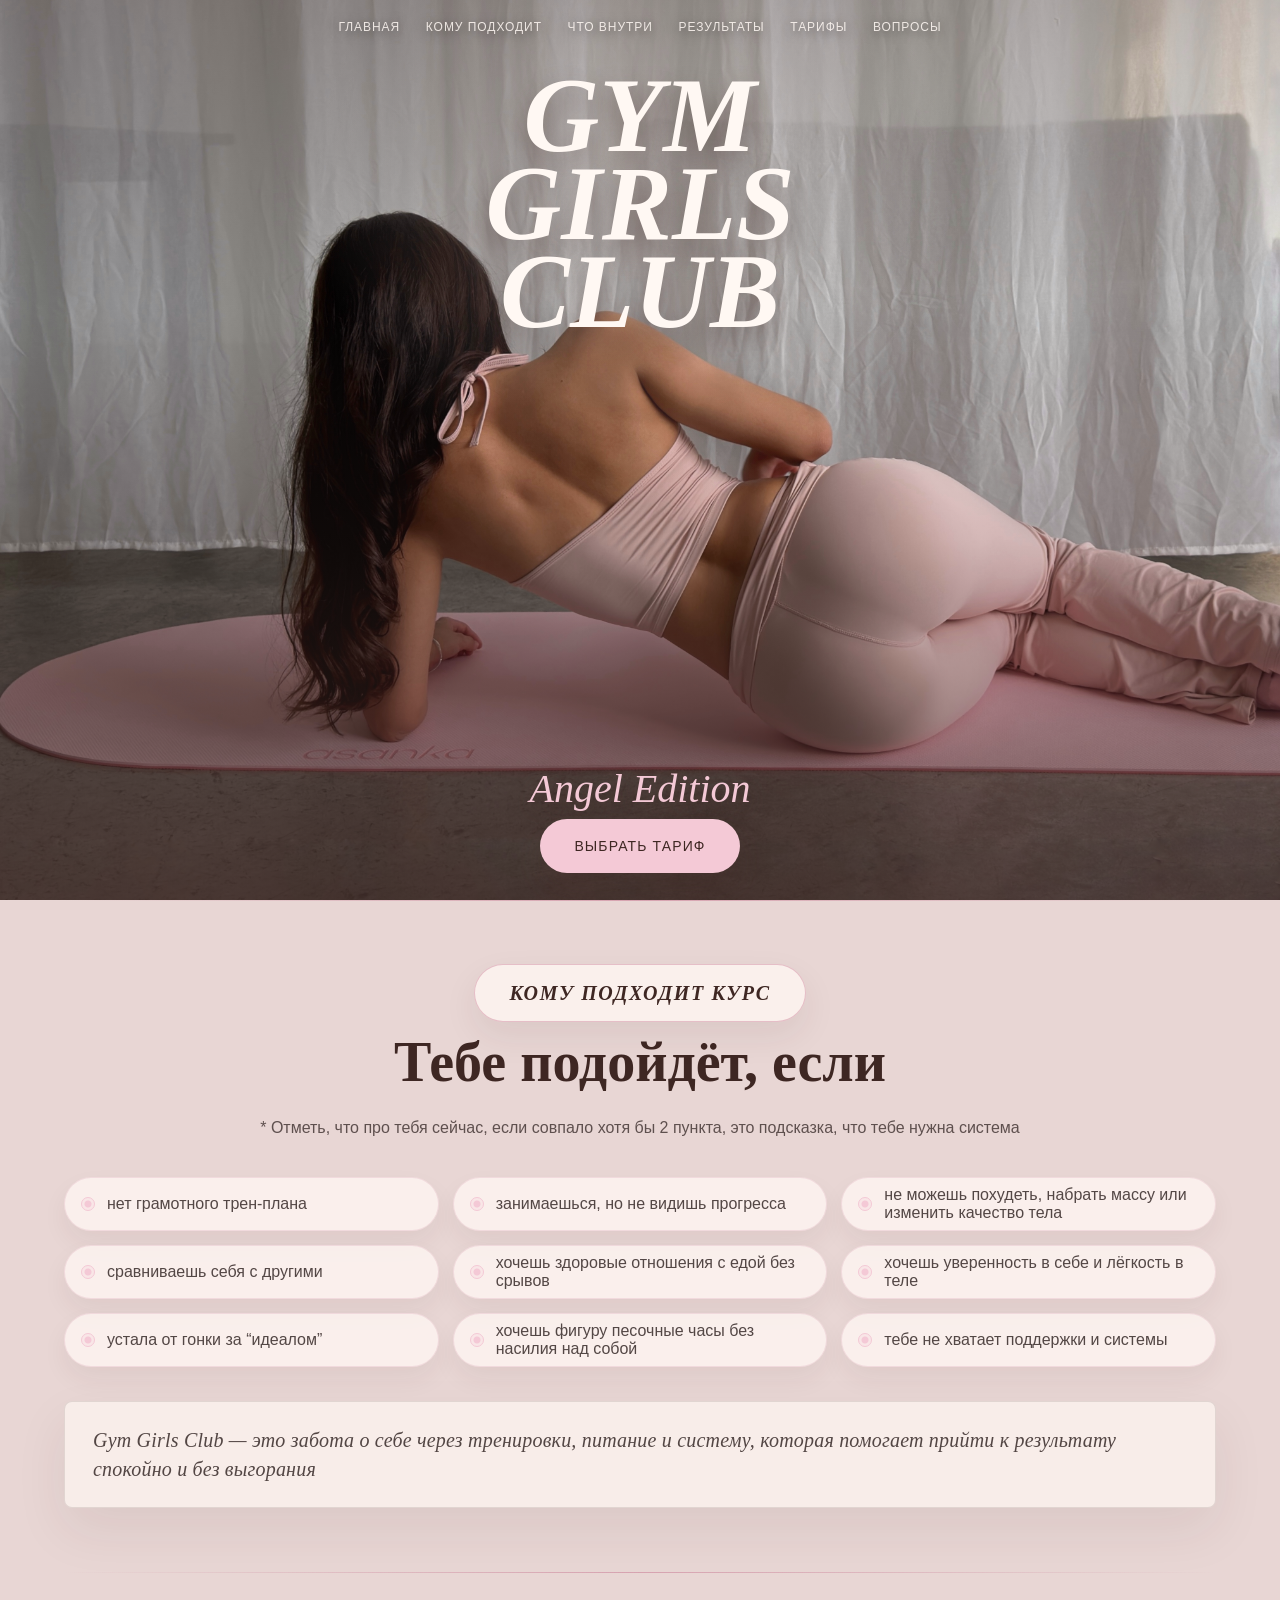
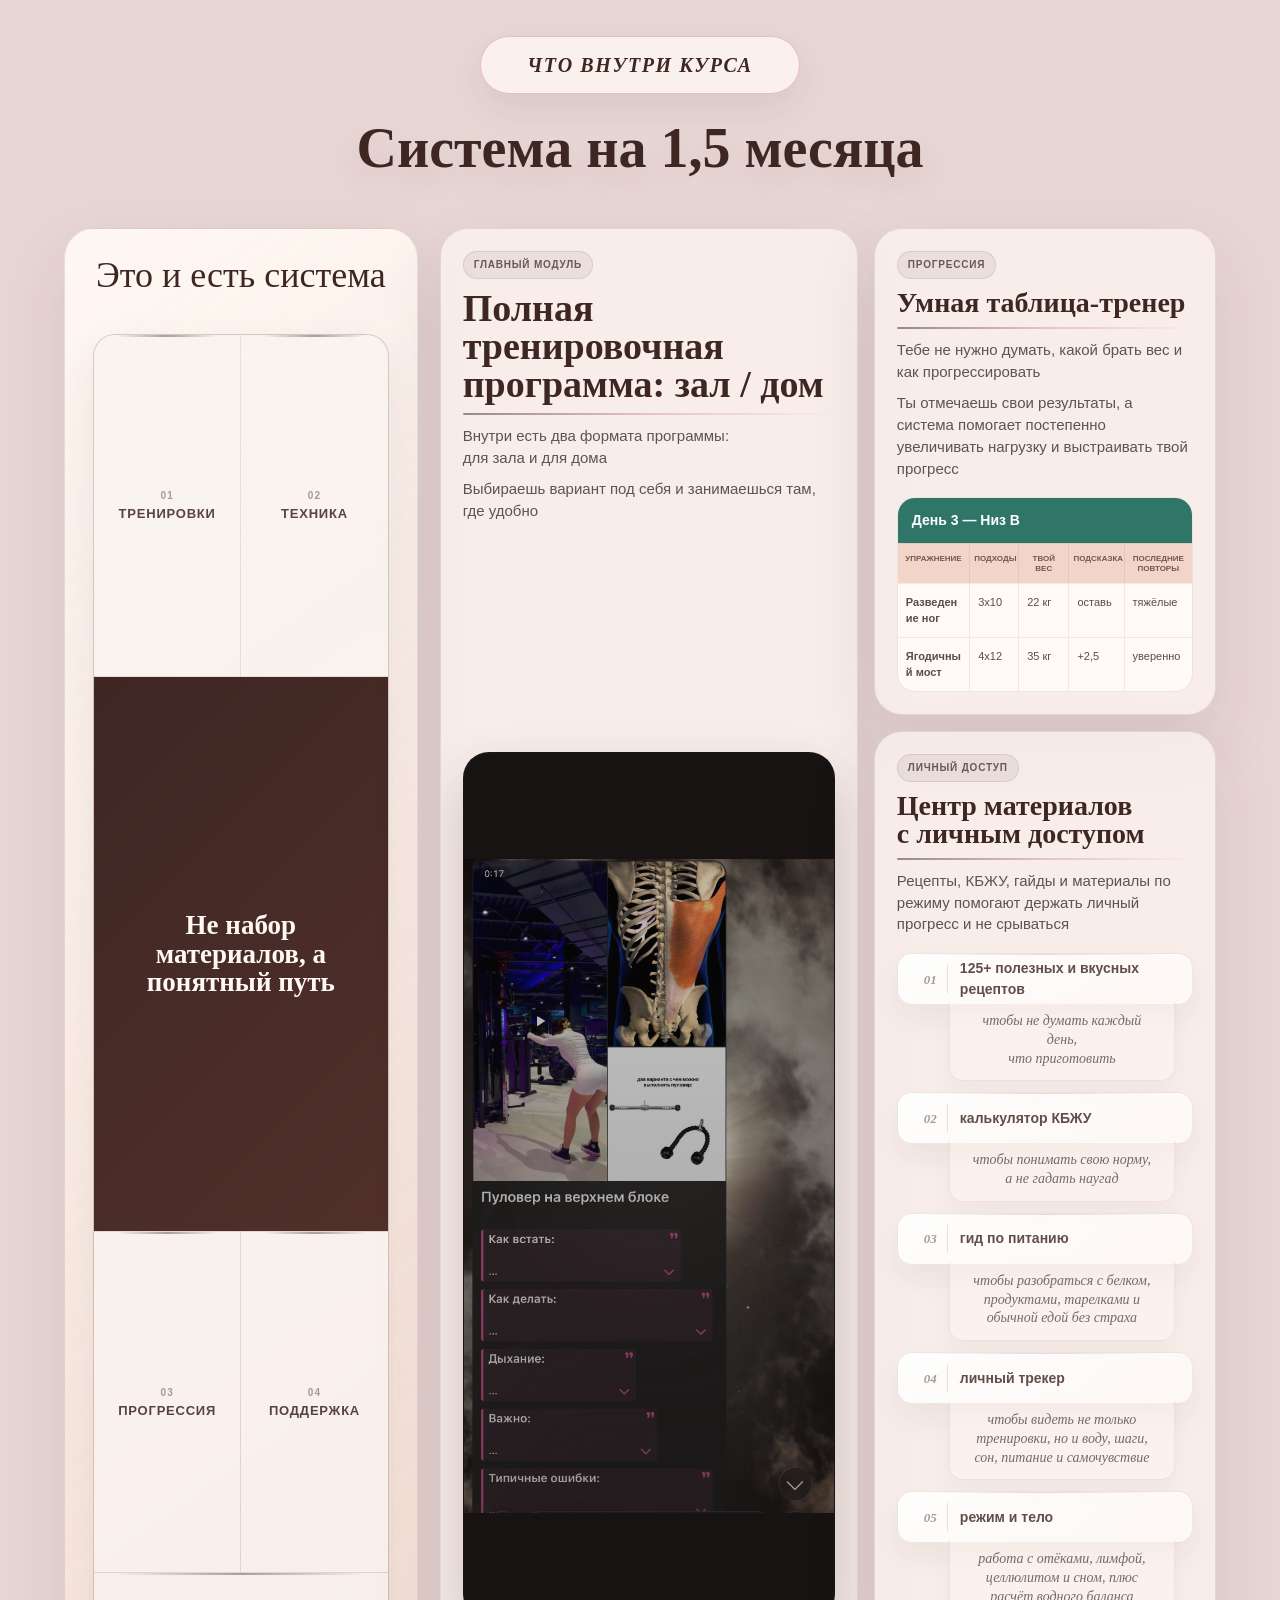
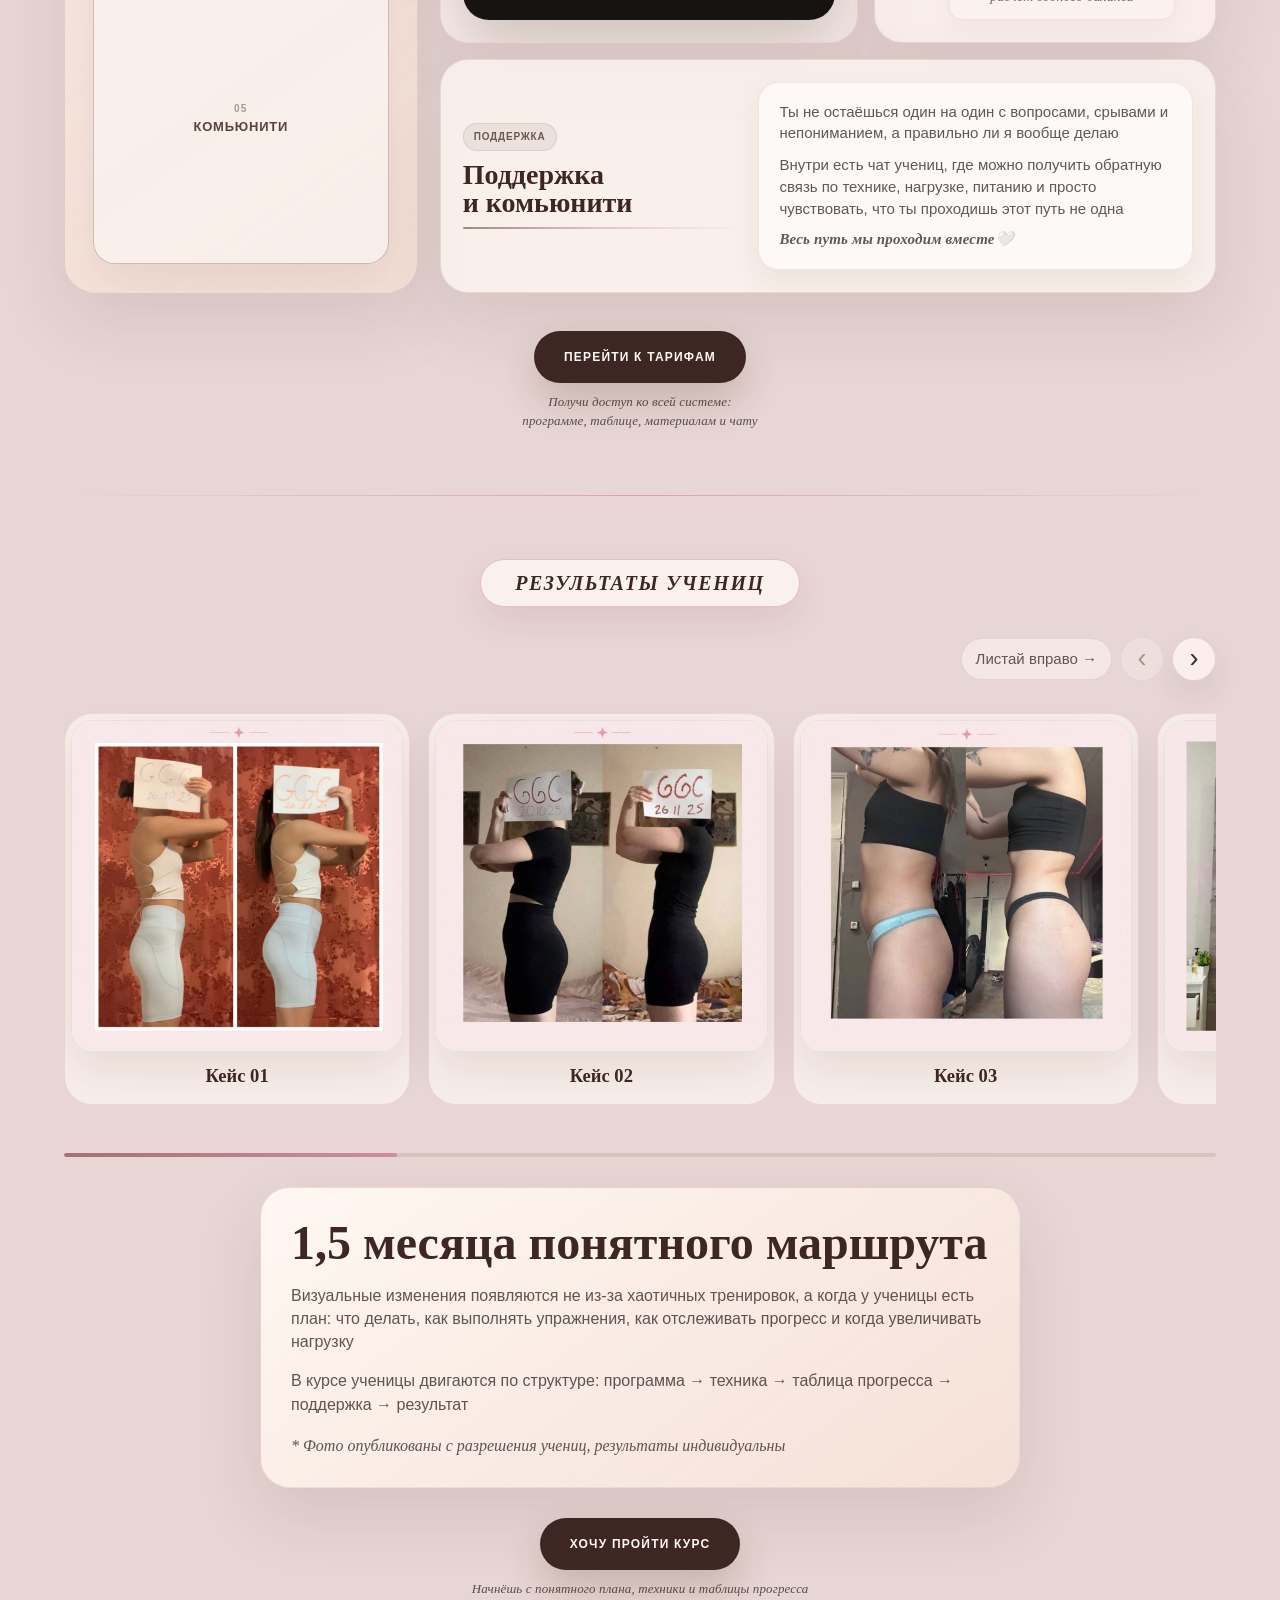
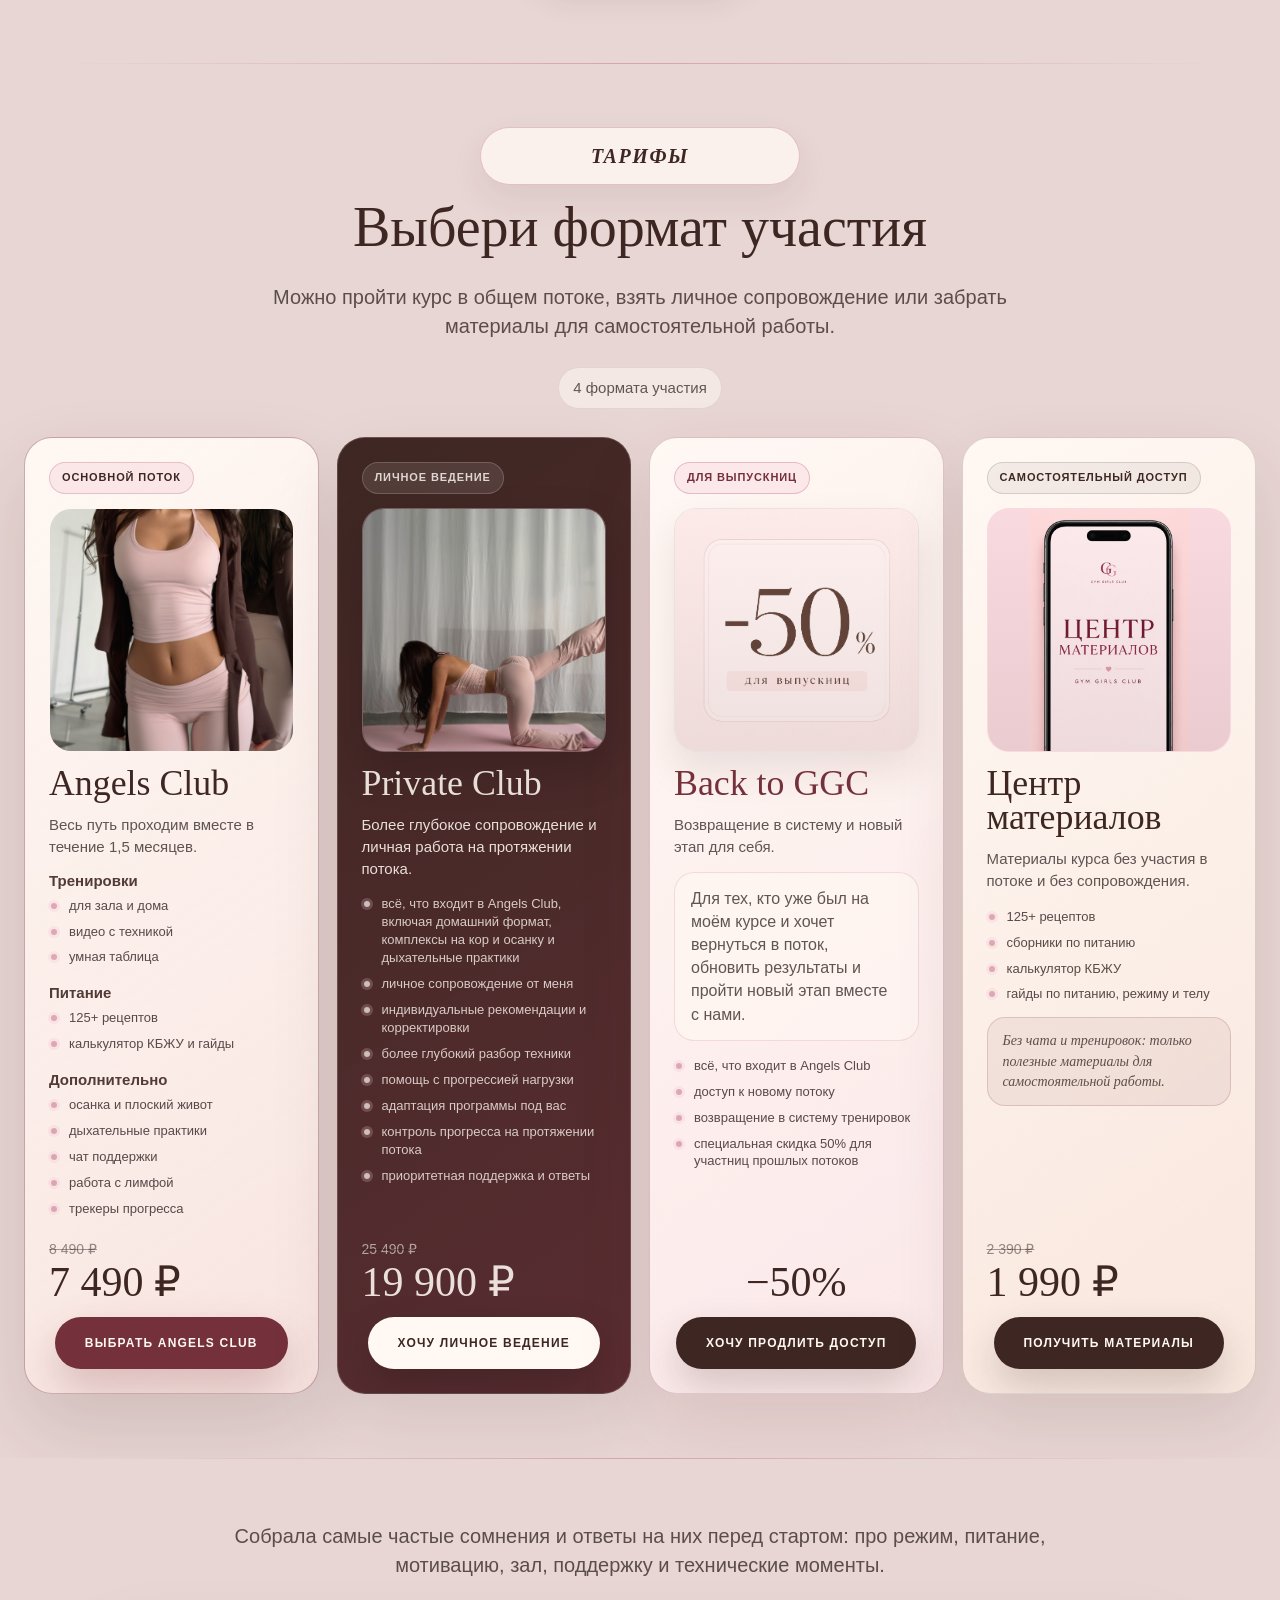
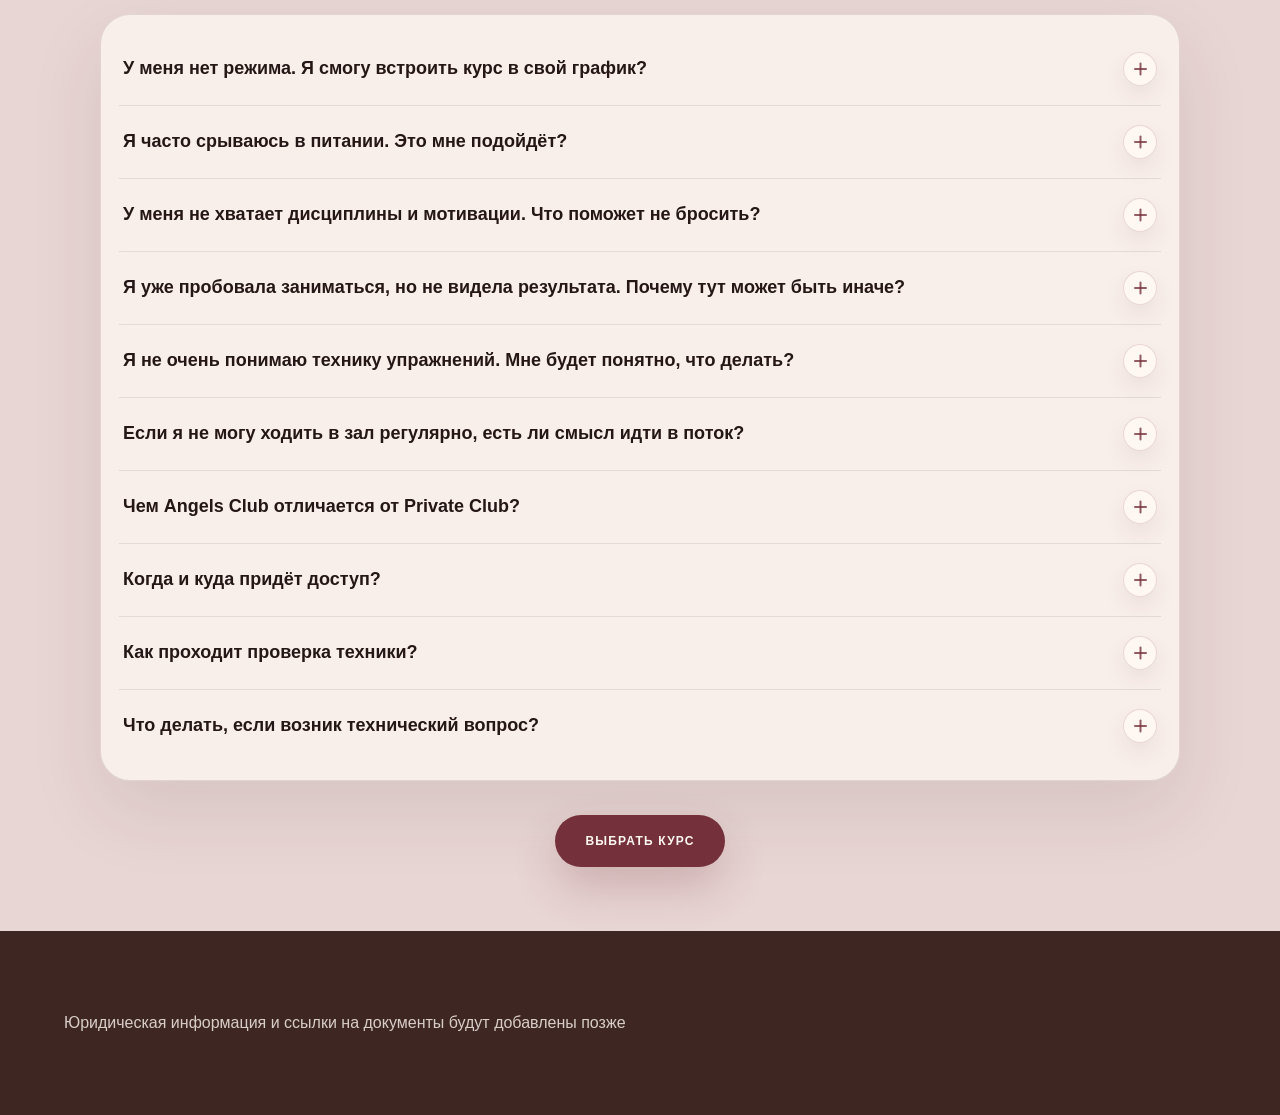
==== index.html @ 24db48a1 "lower materials note block" ====
<!doctype html>
<html lang="ru">
<head>
  <meta charset="UTF-8">
  <meta name="viewport" content="width=device-width, initial-scale=1.0">
  <meta name="description" content="Статический лендинг фитнес-курса с будущей оплатой через GetCourse.">
  <title>Фитнес-курс — лендинг</title>
  <link rel="stylesheet" href="assets/css/style.css?v=materials-note-lower-1">
</head>
<body>
  <header>
    <nav aria-label="Основная навигация">
      <a href="#hero">Главная</a>
      <a href="#audience">Кому подходит</a>
      <a href="#program">Что внутри</a>
      <a href="#before-after">Результаты</a>
      <a href="#tariffs">Тарифы</a>
      <a href="#faq">Вопросы</a>
    </nav>
  </header>

  <main>
    <section id="hero" class="hero" aria-labelledby="hero-title">
      <img
        class="hero__photo"
        src="assets/img/photos/web/mat-side-lying-wide-floor.jpg"
        alt="Девушка лежит на боку на розовом коврике в светлой студии"
      >
      <div class="hero__veil" aria-hidden="true"></div>

      <div class="hero__brand">
        <h1 id="hero-title">
          <span>Gym</span>
          <span>Girls</span>
          <span>Club</span>
        </h1>
      </div>

      <div class="hero__bottom">
        <p class="hero__edition">Angel Edition</p>
        <a class="hero__button" href="#tariffs-list">Выбрать тариф</a>
      </div>
    </section>

    <section id="audience" class="audience" aria-labelledby="audience-title">
      <div class="audience__inner">
        <div class="audience__heading">
          <p class="audience__eyebrow">Кому подходит курс</p>
          <h2 id="audience-title">Тебе подойдёт, если</h2>
          <p class="audience__lead">* Отметь, что про тебя сейчас, если совпало хотя бы 2 пункта, это подсказка, что тебе нужна система</p>
        </div>

        <div class="audience__chips" aria-label="Мини-диагностика">
          <button class="audience__chip" type="button" aria-pressed="false">нет грамотного трен-плана</button>
          <button class="audience__chip" type="button" aria-pressed="false">занимаешься, но не видишь прогресса</button>
          <button class="audience__chip" type="button" aria-pressed="false">не можешь похудеть, набрать массу или изменить качество тела</button>
          <button class="audience__chip" type="button" aria-pressed="false">сравниваешь себя с другими</button>
          <button class="audience__chip" type="button" aria-pressed="false">хочешь здоровые отношения с едой без срывов</button>
          <button class="audience__chip" type="button" aria-pressed="false">хочешь уверенность в себе и лёгкость в теле</button>
          <button class="audience__chip" type="button" aria-pressed="false">устала от гонки за “идеалом”</button>
          <button class="audience__chip" type="button" aria-pressed="false">хочешь фигуру песочные часы без насилия над собой</button>
          <button class="audience__chip" type="button" aria-pressed="false">тебе не хватает поддержки и системы</button>
        </div>

        <div class="audience__note">
          <p class="audience__note-text">Gym Girls Club — это забота о себе через тренировки, питание и систему, которая помогает прийти к результату спокойно и без&nbsp;выгорания</p>
          <a class="audience__note-link" href="#tariffs-list" hidden>Посмотреть тарифы</a>
        </div>
      </div>
    </section>

    <section id="program" class="program" aria-labelledby="program-title">
      <div class="program__inner">
        <div class="program__heading reveal-up">
          <p class="program__eyebrow">ЧТО ВНУТРИ КУРСА</p>
          <h2 id="program-title">Система на 1,5 месяца</h2>
        </div>

        <div class="program__body">
          <aside class="program__roadmap reveal-up" aria-label="Итоговая система курса">
            <div class="program__roadmap-head">
              <h3>Это и есть система</h3>
            </div>
            <div class="program__system-map" aria-label="Связанные элементы системы курса">
              <strong class="program__system-core">Не набор материалов, а понятный путь</strong>
              <span class="program__system-node program__system-node--training">
                <span class="program__system-index">01</span>
                <span class="program__system-title">Тренировки</span>
              </span>
              <span class="program__system-node program__system-node--tech">
                <span class="program__system-index">02</span>
                <span class="program__system-title">Техника</span>
              </span>
              <span class="program__system-node program__system-node--progress">
                <span class="program__system-index">03</span>
                <span class="program__system-title">Прогрессия</span>
              </span>
              <span class="program__system-node program__system-node--support">
                <span class="program__system-index">04</span>
                <span class="program__system-title">Поддержка</span>
              </span>
              <span class="program__system-node program__system-node--community">
                <span class="program__system-index">05</span>
                <span class="program__system-title">Комьюнити</span>
              </span>
            </div>
          </aside>

          <div class="program__bento" aria-label="Состав курса">
            <article class="program__panel program__panel--training reveal-up">
              <div class="program__panel-copy">
                <span class="program__label">Главный модуль</span>
                <h3 class="program__accent-title">Полная тренировочная программа: зал / дом</h3>
                <p>Внутри есть два формата программы:<br>для зала и для дома</p>
                <p>Выбираешь вариант под себя и занимаешься там, где удобно</p>
              </div>
              <div class="program__video-card">
                <img src="assets/img/program/exercise-breakdown.jpg" alt="Скрин разбора упражнения внутри курса" loading="lazy">
              </div>
            </article>

            <article class="program__panel program__panel--table reveal-up">
              <div class="program__panel-copy">
                <span class="program__label">Прогрессия</span>
                <h3 class="program__accent-title">Умная таблица-тренер</h3>
                <p>Тебе не нужно думать, какой брать вес и как прогрессировать</p>
                <p>Ты отмечаешь свои результаты, а система помогает постепенно увеличивать нагрузку и выстраивать твой прогресс</p>
              </div>
              <div class="program__sheet" aria-hidden="true">
                <div class="program__sheet-day">День 3 — Низ B</div>
                <div class="program__sheet-row program__sheet-row--head">
                  <span>Упражнение</span>
                  <span>Подходы</span>
                  <span>Твой вес</span>
                  <span>Подсказка</span>
                  <span>последние повторы</span>
                </div>
                <div class="program__sheet-row">
                  <strong>Разведение ног</strong>
                  <span>3x10</span>
                  <span>22 кг</span>
                  <span>оставь</span>
                  <span>тяжёлые</span>
                </div>
                <div class="program__sheet-row">
                  <strong>Ягодичный мост</strong>
                  <span>4x12</span>
                  <span>35 кг</span>
                  <span>+2,5</span>
                  <span>уверенно</span>
                </div>
              </div>
            </article>

            <article class="program__panel program__panel--materials reveal-up">
              <div class="program__panel-copy">
                <span class="program__label">Личный доступ</span>
                <h3 class="program__accent-title">Центр материалов<br>с личным доступом</h3>
                <p>Рецепты, КБЖУ, гайды и материалы по режиму помогают держать личный прогресс и не срываться</p>
              </div>
              <div class="program__material-stack" aria-label="Материалы курса">
                <div class="program__material-item">
                  <div class="program__material-main">125+ полезных и вкусных рецептов</div>
                  <p>чтобы не думать каждый день,<br>что приготовить</p>
                </div>
                <div class="program__material-item">
                  <div class="program__material-main">калькулятор КБЖУ</div>
                  <p>чтобы понимать свою норму,<br>а не гадать наугад</p>
                </div>
                <div class="program__material-item">
                  <div class="program__material-main">гид по питанию</div>
                  <p>чтобы разобраться с белком, продуктами, тарелками и обычной едой без страха</p>
                </div>
                <div class="program__material-item">
                  <div class="program__material-main">личный трекер</div>
                  <p>чтобы видеть не только тренировки, но и воду, шаги, сон, питание и самочувствие</p>
                </div>
                <div class="program__material-item">
                  <div class="program__material-main">режим и тело</div>
                  <p>работа с отёками, лимфой, целлюлитом и сном, плюс расчёт водного баланса</p>
                </div>
              </div>
            </article>

            <article class="program__panel program__panel--support reveal-up">
              <div class="program__panel-copy">
                <span class="program__label">Поддержка</span>
                <h3 class="program__accent-title">Поддержка<br>и комьюнити</h3>
              </div>
              <div class="program__support-note">
                <p>Ты не остаёшься один на один с вопросами, срывами и непониманием, а правильно ли я вообще делаю</p>
                <p>Внутри есть чат учениц, где можно получить обратную связь по технике, нагрузке, питанию и просто чувствовать, что ты проходишь этот путь не одна</p>
                <p class="program__support-accent">Весь путь мы проходим вместе🤍</p>
              </div>
            </article>
          </div>
        </div>

        <div class="program__cta-wrap reveal-up">
          <a class="program__cta" href="#tariffs-list">Перейти к тарифам</a>
          <p class="program__cta-note">Получи доступ ко всей системе:<br>программе, таблице, материалам и чату</p>
        </div>
      </div>
    </section>

    <section id="before-after" class="results" aria-labelledby="results-eyebrow">
      <div class="results__inner">
        <div class="results__heading reveal-up">
          <h2 id="results-eyebrow" class="results__eyebrow">РЕЗУЛЬТАТЫ УЧЕНИЦ</h2>
        </div>

        <div class="results__meta reveal-up">
          <div class="results__meta-actions">
            <span>Листай вправо →</span>
            <div class="results__carousel-controls" aria-label="Управление лентой">
              <button class="results__carousel-arrow" type="button" data-results-scroll="prev" aria-label="Показать предыдущий результат">‹</button>
              <button class="results__carousel-arrow" type="button" data-results-scroll="next" aria-label="Показать следующий результат">›</button>
            </div>
          </div>
        </div>

        <div class="results__carousel reveal-up" aria-label="Горизонтальная лента фотоотзывов учениц">
          <div class="results__fade" aria-hidden="true"></div>

          <div class="results__track" data-results-track tabindex="0">
            <article class="results__card">
              <a
                class="results__card-media results__media-link"
                href="assets/img/proof/web/student-result-01.jpg"
                data-result-open="student-result-01"
                style="--result-fit: contain; --result-position: center center;"
              >
                <img
                  src="assets/img/proof/web/student-result-01.jpg"
                  alt="Фотоотзыв ученицы курса, кейс 01"
                  width="1084"
                  height="1084"
                  loading="lazy"
                >
              </a>
              <div class="results__card-copy">
                <h3>Кейс 01</h3>
              </div>
            </article>

            <article class="results__card">
              <a
                class="results__card-media results__media-link"
                href="assets/img/proof/web/student-result-02.jpg"
                data-result-open="student-result-02"
                style="--result-fit: contain; --result-position: center center;"
              >
                <img
                  src="assets/img/proof/web/student-result-02.jpg"
                  alt="Фотоотзыв ученицы курса, кейс 02"
                  width="1106"
                  height="1106"
                  loading="lazy"
                >
              </a>
              <div class="results__card-copy">
                <h3>Кейс 02</h3>
              </div>
            </article>

            <article class="results__card">
              <a
                class="results__card-media results__media-link"
                href="assets/img/proof/web/student-result-03.jpg"
                data-result-open="student-result-03"
                style="--result-fit: contain; --result-position: center center;"
              >
                <img
                  src="assets/img/proof/web/student-result-03.jpg"
                  alt="Фотоотзыв ученицы курса, кейс 03"
                  width="1089"
                  height="1089"
                  loading="lazy"
                >
              </a>
              <div class="results__card-copy">
                <h3>Кейс 03</h3>
              </div>
            </article>

            <article class="results__card">
              <a
                class="results__card-media results__media-link"
                href="assets/img/proof/web/student-result-04.jpg"
                data-result-open="student-result-04"
                style="--result-fit: contain; --result-position: center center;"
              >
                <img
                  src="assets/img/proof/web/student-result-04.jpg"
                  alt="Фотоотзыв ученицы курса, кейс 04"
                  width="1320"
                  height="1320"
                  loading="lazy"
                >
              </a>
              <div class="results__card-copy">
                <h3>Кейс 04</h3>
              </div>
            </article>

            <article class="results__card">
              <a
                class="results__card-media results__media-link"
                href="assets/img/proof/web/student-result-05.jpg"
                data-result-open="student-result-05"
                style="--result-fit: contain; --result-position: center center;"
              >
                <img
                  src="assets/img/proof/web/student-result-05.jpg"
                  alt="Фотоотзыв ученицы курса, кейс 05"
                  width="1029"
                  height="1029"
                  loading="lazy"
                >
              </a>
              <div class="results__card-copy">
                <h3>Кейс 05</h3>
              </div>
            </article>

            <article class="results__card">
              <a
                class="results__card-media results__media-link"
                href="assets/img/proof/web/student-result-06.jpg"
                data-result-open="student-result-06"
                style="--result-fit: contain; --result-position: center center;"
              >
                <img
                  src="assets/img/proof/web/student-result-06.jpg"
                  alt="Фотоотзыв ученицы курса, кейс 06, боковой ракурс"
                  width="1320"
                  height="1320"
                  loading="lazy"
                >
              </a>
              <div class="results__card-copy">
                <h3>Кейс 06 · ракурс 1</h3>
              </div>
            </article>

            <article class="results__card">
              <a
                class="results__card-media results__media-link"
                href="assets/img/proof/web/student-result-11.jpg"
                data-result-open="student-result-11"
                style="--result-fit: contain; --result-position: center center;"
              >
                <img
                  src="assets/img/proof/web/student-result-11.jpg"
                  alt="Фотоотзыв ученицы курса, кейс 06, фронтальный ракурс"
                  width="1320"
                  height="1320"
                  loading="lazy"
                >
              </a>
              <div class="results__card-copy">
                <h3>Кейс 06 · ракурс 2</h3>
              </div>
            </article>

            <article class="results__card">
              <a
                class="results__card-media results__media-link"
                href="assets/img/proof/web/student-result-07.jpg"
                data-result-open="student-result-07"
                style="--result-fit: contain; --result-position: center center;"
              >
                <img
                  src="assets/img/proof/web/student-result-07.jpg"
                  alt="Фотоотзыв ученицы курса, кейс 07"
                  width="1062"
                  height="1062"
                  loading="lazy"
                >
              </a>
              <div class="results__card-copy">
                <h3>Кейс 07</h3>
              </div>
            </article>

            <article class="results__card">
              <a
                class="results__card-media results__media-link"
                href="assets/img/proof/web/student-result-08.jpg"
                data-result-open="student-result-08"
                style="--result-fit: contain; --result-position: center center;"
              >
                <img
                  src="assets/img/proof/web/student-result-08.jpg"
                  alt="Фотоотзыв ученицы курса, кейс 08, ракурс 1"
                  width="1003"
                  height="1003"
                  loading="lazy"
                >
              </a>
              <div class="results__card-copy">
                <h3>Кейс 08 · ракурс 1</h3>
              </div>
            </article>

            <article class="results__card">
              <a
                class="results__card-media results__media-link"
                href="assets/img/proof/web/student-result-09.jpg"
                data-result-open="student-result-09"
                style="--result-fit: contain; --result-position: center center;"
              >
                <img
                  src="assets/img/proof/web/student-result-09.jpg"
                  alt="Фотоотзыв ученицы курса, кейс 08, ракурс 2"
                  width="1023"
                  height="1023"
                  loading="lazy"
                >
              </a>
              <div class="results__card-copy">
                <h3>Кейс 08 · ракурс 2</h3>
              </div>
            </article>

            <article class="results__card">
              <a
                class="results__card-media results__media-link"
                href="assets/img/proof/web/student-result-10.jpg"
                data-result-open="student-result-10"
                style="--result-fit: contain; --result-position: center center;"
              >
                <img
                  src="assets/img/proof/web/student-result-10.jpg"
                  alt="Фотоотзыв ученицы курса, кейс 09"
                  width="1021"
                  height="1021"
                  loading="lazy"
                >
              </a>
              <div class="results__card-copy">
                <h3>Кейс 09</h3>
              </div>
            </article>
          </div>
        </div>

        <div class="results__progress reveal-up" aria-hidden="true">
          <span data-results-progress></span>
        </div>

        <article class="results__route reveal-up" aria-label="Вводный текст о результатах">
          <div class="results__route-copy">
            <h3>1,5 месяца понятного маршрута</h3>
            <p>Визуальные изменения появляются не из-за хаотичных тренировок, а когда у ученицы есть план: что делать, как выполнять упражнения, как отслеживать прогресс и когда увеличивать нагрузку</p>
            <p>В курсе ученицы двигаются по структуре: программа → техника → таблица прогресса → поддержка → результат</p>
            <p class="results__disclaimer">* Фото опубликованы с разрешения учениц, результаты индивидуальны</p>
          </div>
        </article>

        <div class="program__cta-wrap results__cta-wrap reveal-up">
          <a class="program__cta results__cta" href="#tariffs-list">Хочу пройти курс</a>
          <p class="program__cta-note">Начнёшь с понятного плана, техники и таблицы прогресса</p>
        </div>
      </div>

      <div class="results__lightbox" role="dialog" aria-modal="true" aria-label="Просмотр фотоотзыва" hidden>
        <button class="results__lightbox-close" type="button" aria-label="Закрыть фото">×</button>
        <img class="results__lightbox-image" src="" alt="Полное фотоотзыв ученицы курса">
      </div>
    </section>

    <section id="tariffs" class="tariffs" aria-labelledby="tariffs-title">
      <div class="tariffs__inner">
        <div class="tariffs__heading reveal-up">
          <p class="tariffs__eyebrow">ТАРИФЫ</p>
          <h2 id="tariffs-title">Выбери формат участия</h2>
          <p class="tariffs__lead">Можно пройти курс в общем потоке, взять личное сопровождение или забрать материалы для самостоятельной работы.</p>
        </div>

        <div class="tariffs__meta reveal-up">
          <span class="tariffs__scroll-hint">Листай форматы →</span>
          <span class="tariffs__desktop-count">4 формата участия</span>
          <div class="tariffs__carousel-controls" aria-label="Управление лентой тарифов">
            <button class="tariffs__carousel-arrow" type="button" data-tariffs-scroll="prev" aria-label="Показать предыдущий тариф">‹</button>
            <button class="tariffs__carousel-arrow" type="button" data-tariffs-scroll="next" aria-label="Показать следующий тариф">›</button>
          </div>
        </div>

        <div id="tariffs-list" class="tariffs__carousel reveal-up">
          <div class="tariffs__grid" data-tariffs-grid data-tariffs-track aria-label="Форматы участия в курсе" tabindex="0"></div>
        </div>

        <div class="tariffs__progress reveal-up" aria-hidden="true">
          <span data-tariffs-progress></span>
        </div>
      </div>
    </section>

    <section id="faq" class="faq" aria-label="Частые вопросы">
      <div class="faq__inner">
        <div class="faq__heading reveal-up">
          <p class="faq__lead">Собрала самые частые сомнения и ответы на них перед стартом: про режим, питание, мотивацию, зал, поддержку и технические моменты.</p>
        </div>

        <div class="faq__accordion reveal-up" data-faq-accordion>
          <article class="faq__item" data-faq-item>
            <h3 class="faq__question">
              <button class="faq__toggle" type="button" id="faq-question-1" aria-expanded="false" aria-controls="faq-panel-1">
                <span>У меня нет режима. Я смогу встроить курс в свой график?</span>
                <span class="faq__icon" aria-hidden="true"></span>
              </button>
            </h3>
            <div class="faq__answer" id="faq-panel-1" role="region" aria-labelledby="faq-question-1" hidden>
              <p>Да, курс построен так, чтобы у тебя был понятный план и варианты по нагрузке. Мы не делаем ставку на идеальный график: важно двигаться системно и постепенно встраивать тренировки в реальную жизнь.</p>
            </div>
          </article>

          <article class="faq__item" data-faq-item>
            <h3 class="faq__question">
              <button class="faq__toggle" type="button" id="faq-question-2" aria-expanded="false" aria-controls="faq-panel-2">
                <span>Я часто срываюсь в питании. Это мне подойдёт?</span>
                <span class="faq__icon" aria-hidden="true"></span>
              </button>
            </h3>
            <div class="faq__answer" id="faq-panel-2" role="region" aria-labelledby="faq-question-2" hidden>
              <p>Подойдёт, если тебе нужен спокойный подход без жёстких запретов. Внутри есть рецепты, гайды и калькулятор КБЖУ, чтобы питание стало понятнее, а не превращалось в постоянное “держусь или сорвалась”.</p>
            </div>
          </article>

          <article class="faq__item" data-faq-item>
            <h3 class="faq__question">
              <button class="faq__toggle" type="button" id="faq-question-3" aria-expanded="false" aria-controls="faq-panel-3">
                <span>У меня не хватает дисциплины и мотивации. Что поможет не бросить?</span>
                <span class="faq__icon" aria-hidden="true"></span>
              </button>
            </h3>
            <div class="faq__answer" id="faq-panel-3" role="region" aria-labelledby="faq-question-3" hidden>
              <p>Тебя будет держать не только мотивация, а структура: план тренировок, таблица прогресса, чат поддержки и регулярные точки контроля. Так проще возвращаться в процесс, даже если неделя прошла не идеально.</p>
            </div>
          </article>

          <article class="faq__item" data-faq-item>
            <h3 class="faq__question">
              <button class="faq__toggle" type="button" id="faq-question-4" aria-expanded="false" aria-controls="faq-panel-4">
                <span>Я уже пробовала заниматься, но не видела результата. Почему тут может быть иначе?</span>
                <span class="faq__icon" aria-hidden="true"></span>
              </button>
            </h3>
            <div class="faq__answer" id="faq-panel-4" role="region" aria-labelledby="faq-question-4" hidden>
              <p>Здесь фокус не на случайных тренировках, а на системе: прогрессия нагрузки, техника, питание и отслеживание изменений. Результат зависит от многих факторов, но тебе не придётся собирать всё по кусочкам самой.</p>
            </div>
          </article>

          <article class="faq__item" data-faq-item>
            <h3 class="faq__question">
              <button class="faq__toggle" type="button" id="faq-question-5" aria-expanded="false" aria-controls="faq-panel-5">
                <span>Я не очень понимаю технику упражнений. Мне будет понятно, что делать?</span>
                <span class="faq__icon" aria-hidden="true"></span>
              </button>
            </h3>
            <div class="faq__answer" id="faq-panel-5" role="region" aria-labelledby="faq-question-5" hidden>
              <p>Да, внутри есть видео с техникой выполнения и видеоозвучка на каждом упражнении. Это помогает не просто повторять движения, а лучше понимать, что ты делаешь и где нужно поправить выполнение.</p>
            </div>
          </article>

          <article class="faq__item" data-faq-item>
            <h3 class="faq__question">
              <button class="faq__toggle" type="button" id="faq-question-6" aria-expanded="false" aria-controls="faq-panel-6">
                <span>Если я не могу ходить в зал регулярно, есть ли смысл идти в поток?</span>
                <span class="faq__icon" aria-hidden="true"></span>
              </button>
            </h3>
            <div class="faq__answer" id="faq-panel-6" role="region" aria-labelledby="faq-question-6" hidden>
              <p>Да, в Angels Club дополнительно входит домашний формат тренировок. Если не получается попасть в зал, ты можешь продолжать заниматься дома и не выпадать из процесса полностью.</p>
            </div>
          </article>

          <article class="faq__item" data-faq-item>
            <h3 class="faq__question">
              <button class="faq__toggle" type="button" id="faq-question-7" aria-expanded="false" aria-controls="faq-panel-7">
                <span>Чем Angels Club отличается от Private Club?</span>
                <span class="faq__icon" aria-hidden="true"></span>
              </button>
            </h3>
            <div class="faq__answer" id="faq-panel-7" role="region" aria-labelledby="faq-question-7" hidden>
              <p>Angels Club — это основной поток с программой, материалами, чатом и проверкой техники. Private Club включает всё из Angels Club и добавляет больше личного сопровождения, корректировок и приоритетной поддержки.</p>
            </div>
          </article>

          <article class="faq__item" data-faq-item>
            <h3 class="faq__question">
              <button class="faq__toggle" type="button" id="faq-question-8" aria-expanded="false" aria-controls="faq-panel-8">
                <span>Когда и куда придёт доступ?</span>
                <span class="faq__icon" aria-hidden="true"></span>
              </button>
            </h3>
            <div class="faq__answer" id="faq-panel-8" role="region" aria-labelledby="faq-question-8" hidden>
              <p>После оплаты доступ придёт на контакты, которые ты укажешь при оформлении. Если письмо или ссылка не появились, напиши в Telegram: <a href="https://t.me/qmellz_pr" target="_blank" rel="noopener">@qmellz_pr</a> — поможем проверить оплату и доступ.</p>
            </div>
          </article>

          <article class="faq__item" data-faq-item>
            <h3 class="faq__question">
              <button class="faq__toggle" type="button" id="faq-question-9" aria-expanded="false" aria-controls="faq-panel-9">
                <span>Как проходит проверка техники?</span>
                <span class="faq__icon" aria-hidden="true"></span>
              </button>
            </h3>
            <div class="faq__answer" id="faq-panel-9" role="region" aria-labelledby="faq-question-9" hidden>
              <p>Ты присылаешь видео выполнения упражнений, а я или куратор даём обратную связь по технике. Это нужно, чтобы тренировки были понятнее и осознаннее.</p>
            </div>
          </article>

          <article class="faq__item" data-faq-item>
            <h3 class="faq__question">
              <button class="faq__toggle" type="button" id="faq-question-10" aria-expanded="false" aria-controls="faq-panel-10">
                <span>Что делать, если возник технический вопрос?</span>
                <span class="faq__icon" aria-hidden="true"></span>
              </button>
            </h3>
            <div class="faq__answer" id="faq-panel-10" role="region" aria-labelledby="faq-question-10" hidden>
              <p>Если что-то не открывается, не пришла ссылка или возник технический вопрос, напиши в Telegram: <a href="https://t.me/qmellz_pr" target="_blank" rel="noopener">@qmellz_pr</a>. Мы разберёмся и подскажем, что сделать дальше.</p>
            </div>
          </article>
        </div>

        <a class="program__cta faq__cta reveal-up" href="#tariffs-list">Выбрать курс</a>
      </div>
    </section>
  </main>

  <footer>
    <p>Юридическая информация и ссылки на документы будут добавлены позже</p>
  </footer>

  <script src="assets/js/main.js?v=materials-note-lower-1"></script>
</body>
</html>
---- assets/css/style.css ----
*,
*::before,
*::after {
  box-sizing: border-box;
}

:root {
  --espresso: #3e2723;
  --deep-text: #241716;
  --cream: #fff8f3;
  --peony: #f4c9d6;
  --dusty-rose: #c97b94;
}

html {
  scroll-behavior: smooth;
}

body {
  margin: 0;
  background: var(--cream);
  color: var(--deep-text);
  font-family: Arial, sans-serif;
  line-height: 1.5;
}

img {
  display: block;
  max-width: 100%;
  height: auto;
}

button,
input,
textarea,
select {
  font: inherit;
}

header {
  position: fixed;
  z-index: 10;
  top: 0;
  left: 0;
  right: 0;
  padding: 18px clamp(16px, 4vw, 48px);
  pointer-events: none;
}

nav {
  display: flex;
  justify-content: center;
  gap: clamp(10px, 2vw, 28px);
  flex-wrap: wrap;
}

nav a {
  pointer-events: auto;
  color: rgba(255, 248, 243, 0.86);
  font-size: 12px;
  letter-spacing: 0.08em;
  text-decoration: none;
  text-transform: uppercase;
  text-shadow: 0 2px 12px rgba(36, 23, 22, 0.55);
}

.hero {
  position: relative;
  min-height: 100svh;
  overflow: hidden;
  display: grid;
  place-items: center;
  background: var(--espresso);
}

.hero__photo,
.hero__veil {
  position: absolute;
  inset: 0;
}

.hero__photo {
  width: 100%;
  height: 100%;
  max-width: none;
  object-fit: cover;
  object-position: center bottom;
}

.hero__veil {
  background:
    linear-gradient(180deg, rgba(62, 39, 35, 0.24) 0%, rgba(62, 39, 35, 0.04) 34%, rgba(62, 39, 35, 0.22) 60%, rgba(62, 39, 35, 0.74) 100%),
    radial-gradient(circle at 50% 20%, rgba(255, 248, 243, 0.28), transparent 34%);
}

.hero__brand {
  position: absolute;
  z-index: 1;
  top: clamp(76px, 10vh, 118px);
  left: 50%;
  width: min(760px, 88vw);
  transform: translateX(-50%);
  text-align: center;
}

.hero h1 {
  margin: 0;
  color: var(--cream);
  font-family: Georgia, "Times New Roman", serif;
  font-size: clamp(64px, 9.5vw, 138px);
  font-style: italic;
  font-weight: 700;
  letter-spacing: 0;
  line-height: 0.82;
  text-transform: uppercase;
  text-shadow: 0 14px 28px rgba(62, 39, 35, 0.48);
}

.hero h1 span {
  display: block;
}

.hero__bottom {
  position: absolute;
  z-index: 1;
  left: 50%;
  bottom: clamp(18px, 3.5vh, 42px);
  display: grid;
  justify-items: center;
  gap: 10px;
  width: min(420px, 86vw);
  text-align: center;
  transform: translateX(-50%);
}

@media (min-width: 1100px) {
  .hero__photo {
    background-position: center 72%;
  }

  .hero__brand {
    top: clamp(72px, 8vh, 92px);
    width: min(680px, 58vw);
  }

  .hero h1 {
    font-size: clamp(76px, 8.2vw, 128px);
    line-height: 0.84;
  }

  .hero__bottom {
    bottom: clamp(20px, 3vh, 34px);
  }
}

@media (min-width: 761px) and (max-width: 1099px) {
  .hero__photo {
    background-position: center bottom;
  }

  .hero__brand {
    top: clamp(66px, 8vh, 90px);
    width: min(720px, 86vw);
  }

  .hero h1 {
    font-size: clamp(72px, 12vw, 132px);
  }
}

.hero__edition {
  margin: 0;
  color: var(--peony);
  font-family: Georgia, "Times New Roman", serif;
  font-size: clamp(26px, 3.4vw, 40px);
  font-style: italic;
  line-height: 1;
  text-align: center;
  text-shadow: 0 8px 22px rgba(62, 39, 35, 0.58);
}

.hero__button {
  display: inline-flex;
  align-items: center;
  justify-content: center;
  min-height: 54px;
  padding: 0 34px;
  border-radius: 999px;
  background: var(--peony);
  color: var(--espresso);
  font-size: 14px;
  letter-spacing: 0.08em;
  text-decoration: none;
  text-transform: uppercase;
  box-shadow: 0 16px 34px rgba(62, 39, 35, 0.24);
  transition: transform 180ms ease, background-color 180ms ease;
}

.hero__button:hover {
  background: #ffd7e2;
  transform: translateY(-2px);
}

main > section:not(.hero),
footer {
  padding: clamp(56px, 8vw, 96px) clamp(18px, 5vw, 72px);
}

main > section:not(.hero) {
  max-width: 1120px;
  margin: 0 auto;
}

main > section.audience,
main > section.program,
main > section.results,
main > section.tariffs,
main > section.faq {
  position: relative;
  max-width: none;
  overflow: hidden;
  background: #e8d6d4;
}

main > section:not(.hero) h2 {
  margin: 0 0 14px;
  color: var(--espresso);
  font-family: Georgia, "Times New Roman", serif;
  font-size: clamp(32px, 5vw, 56px);
  line-height: 1;
}

main > section:not(.hero) h2.results__eyebrow {
  display: inline-flex;
  align-items: center;
  width: fit-content;
  margin: 0;
  font-size: clamp(15px, 2.5vw, 19px);
}

@media (min-width: 1024px) {
  main > section:not(.hero),
  footer {
    padding-top: clamp(58px, 5vw, 72px);
    padding-bottom: clamp(58px, 5vw, 72px);
  }
}

.audience {
  position: relative;
  max-width: none;
  padding-top: clamp(50px, 6vw, 82px);
  padding-bottom: clamp(54px, 7vw, 88px);
  background: #e8d6d4;
}

.audience::before {
  content: "";
  position: absolute;
  top: 0;
  left: clamp(18px, 5vw, 72px);
  right: clamp(18px, 5vw, 72px);
  height: 1px;
  background: linear-gradient(90deg, transparent, rgba(201, 123, 148, 0.56), transparent);
}

.audience__inner {
  position: relative;
  z-index: 1;
  max-width: 1040px;
  margin: 0 auto;
}

.audience__heading {
  display: grid;
  justify-items: center;
  gap: 12px;
  max-width: 760px;
  margin: 0 auto clamp(22px, 3.6vw, 36px);
  text-align: center;
}

.audience__eyebrow {
  margin: 0;
}

.audience__lead {
  margin: 0;
  max-width: 620px;
  color: rgba(36, 23, 22, 0.7);
  font-size: clamp(13px, 1.15vw, 16px);
  line-height: 1.45;
}

.audience__lead strong {
  color: var(--espresso);
  font-weight: 700;
}

.audience__chips {
  display: flex;
  align-items: center;
  flex-wrap: wrap;
  gap: 10px;
  margin: 0;
  padding: 0;
}

.audience__chip {
  position: relative;
  min-height: 46px;
  padding: 0 18px 0 42px;
  border: 1px solid rgba(201, 123, 148, 0.18);
  border-radius: 999px;
  background: rgba(255, 248, 243, 0.76);
  color: rgba(36, 23, 22, 0.78);
  cursor: pointer;
  font-size: 15px;
  line-height: 1.15;
  text-align: left;
  box-shadow: 0 12px 26px rgba(62, 39, 35, 0.06);
  transition: transform 180ms ease, border-color 180ms ease, box-shadow 180ms ease, background-color 180ms ease;
}

.audience__chip::before {
  content: "";
  position: absolute;
  top: 50%;
  left: 16px;
  width: 14px;
  height: 14px;
  border: 1px solid var(--peony);
  border-radius: 50%;
  background:
    radial-gradient(circle, var(--peony) 0 3px, transparent 4px),
    rgba(244, 201, 214, 0.22);
  transform: translateY(-50%);
}

.audience__chip:hover,
.audience__chip:focus-visible,
.audience__chip:active {
  border-color: rgba(201, 123, 148, 0.38);
  background: rgba(255, 248, 243, 0.92);
  box-shadow: 0 16px 32px rgba(62, 39, 35, 0.08);
  transform: translateY(-2px);
}

.audience__chip:focus-visible {
  outline: 2px solid rgba(201, 123, 148, 0.34);
  outline-offset: 3px;
}

.audience__chip.is-selected {
  border-color: rgba(62, 39, 35, 0.46);
  background:
    linear-gradient(145deg, rgba(255, 255, 255, 0.98), rgba(255, 248, 243, 0.9));
  color: var(--espresso);
  box-shadow:
    0 0 0 3px rgba(255, 248, 243, 0.72),
    0 18px 36px rgba(62, 39, 35, 0.16);
  transform: translateY(-2px);
}

.audience__chip.is-selected::before {
  border-color: var(--espresso);
  background: var(--espresso);
  box-shadow: 0 0 0 4px rgba(62, 39, 35, 0.08);
}

.audience__chip.is-selected::after {
  content: "";
  position: absolute;
  top: 50%;
  left: 20px;
  width: 6px;
  height: 10px;
  border-right: 2px solid var(--cream);
  border-bottom: 2px solid var(--cream);
  transform: translateY(-62%) rotate(42deg);
}

.audience__note {
  display: flex;
  align-items: center;
  justify-content: space-between;
  gap: 18px;
  max-width: 790px;
  margin: clamp(20px, 3vw, 30px) 0 0;
  padding: 18px 22px;
  border: 1px solid rgba(201, 123, 148, 0.26);
  border-radius: 8px;
  background: rgba(255, 248, 243, 0.5);
  color: rgba(36, 23, 22, 0.78);
  font-size: clamp(16px, 1.55vw, 18px);
  line-height: 1.42;
  transition: background-color 180ms ease, border-color 180ms ease, box-shadow 180ms ease, transform 180ms ease;
}

.audience__note.is-active {
  border-color: rgba(62, 39, 35, 0.22);
  background: rgba(255, 248, 243, 0.78);
  box-shadow:
    0 0 0 4px rgba(255, 248, 243, 0.32),
    0 24px 52px rgba(62, 39, 35, 0.12);
  transform: translateY(-2px);
}

.audience__note-text {
  margin: 0;
  font-family: Georgia, "Times New Roman", serif;
  font-style: italic;
  letter-spacing: 0.01em;
}

.audience__note-link {
  flex: 0 0 auto;
  display: inline-flex;
  align-items: center;
  justify-content: center;
  min-height: 42px;
  padding: 0 18px;
  border-radius: 999px;
  background: var(--peony);
  color: var(--espresso);
  font-size: 12px;
  letter-spacing: 0.08em;
  text-decoration: none;
  text-transform: uppercase;
  box-shadow: 0 16px 32px rgba(62, 39, 35, 0.16);
  transition: transform 180ms ease, background-color 180ms ease, box-shadow 180ms ease;
}

.audience__note-link:hover,
.audience__note-link:focus-visible {
  background: #ffd7e2;
  box-shadow: 0 20px 38px rgba(62, 39, 35, 0.2);
  transform: translateY(-2px);
}

.audience__note-link:focus-visible {
  outline: 2px solid rgba(62, 39, 35, 0.26);
  outline-offset: 3px;
}

.audience__note-link[hidden] {
  display: none;
}

@media (min-width: 1100px) {
  .audience {
    padding-top: clamp(76px, 7vw, 118px);
    padding-bottom: clamp(78px, 7vw, 120px);
  }

  .audience__inner {
    max-width: 1180px;
  }

  .audience__heading {
    max-width: 920px;
    margin-bottom: 38px;
  }

  .audience h2 {
    font-size: clamp(62px, 5.2vw, 86px);
  }

  .audience__lead {
    max-width: 780px;
    font-size: 16px;
  }

  .audience__chips {
    display: grid;
    grid-template-columns: repeat(3, minmax(0, 1fr));
    gap: 14px;
    max-width: 1180px;
  }

  .audience__chip {
    min-height: 54px;
    padding-right: 22px;
    font-size: 16px;
  }

  .audience__note {
    max-width: 1180px;
    margin-top: 34px;
    padding: 24px 28px;
    border-color: rgba(62, 39, 35, 0.12);
    background: rgba(255, 248, 243, 0.68);
    box-shadow: 0 22px 52px rgba(62, 39, 35, 0.08);
    font-size: 20px;
  }

  .audience__note-link {
    min-height: 50px;
    padding: 0 26px;
  }
}

.program {
  position: relative;
  max-width: none;
  overflow: hidden;
  background: #e8d6d4;
}

.program::before {
  content: "";
  position: absolute;
  top: 0;
  left: clamp(18px, 5vw, 72px);
  right: clamp(18px, 5vw, 72px);
  height: 1px;
  background: linear-gradient(90deg, transparent, rgba(201, 123, 148, 0.56), transparent);
}


.program__inner {
  position: relative;
  z-index: 1;
  display: grid;
  gap: 38px;
  max-width: 1180px;
  margin: 0 auto;
}

.program__heading {
  display: grid;
  justify-items: center;
  gap: 18px;
  max-width: 940px;
  margin: 0 auto;
  text-align: center;
}

.audience__eyebrow,
.program__eyebrow,
.results__eyebrow,
.tariffs__eyebrow,
.faq__eyebrow {
  display: inline-flex;
  position: relative;
  align-items: center;
  justify-self: center;
  width: fit-content;
  max-width: 100%;
  margin: 0;
  padding: 12px 24px;
  border: 1px solid rgba(201, 123, 148, 0.42);
  border-radius: 999px;
  background: rgba(255, 248, 243, 0.78);
  color: var(--espresso);
  box-shadow: 0 14px 34px rgba(62, 39, 35, 0.08);
  font-family: Georgia, "Times New Roman", serif;
  font-size: clamp(15px, 2.5vw, 19px);
  font-style: italic;
  font-weight: 600;
  letter-spacing: 0.08em;
  text-transform: uppercase;
}

@media (min-width: 1024px) {
  .audience__eyebrow,
  .program__eyebrow,
  .results__eyebrow,
  .tariffs__eyebrow,
  .faq__eyebrow {
    justify-content: center;
    min-width: min(100%, 320px);
    padding: 13px 34px;
    font-size: clamp(20px, 1.4vw, 24px);
  }

  main > section:not(.hero) h2.results__eyebrow {
    font-size: clamp(20px, 1.4vw, 24px);
  }
}

.audience__eyebrow::before,
.audience__eyebrow::after,
.program__eyebrow::before,
.program__eyebrow::after,
.results__eyebrow::before,
.results__eyebrow::after,
.tariffs__eyebrow::before,
.tariffs__eyebrow::after,
.faq__eyebrow::before,
.faq__eyebrow::after {
  content: none;
}

.program__eyebrow + #program-title {
  margin-top: 8px;
}

#program-title {
  position: relative;
  display: block;
  width: fit-content;
  padding-bottom: 0;
  text-shadow: 0 14px 34px rgba(62, 39, 35, 0.12);
}

#program-title::after {
  content: none;
}

.program__lead {
  margin: 0;
  max-width: 820px;
  color: rgba(36, 23, 22, 0.72);
  font-size: 19px;
  line-height: 1.46;
}


.program__label {
  display: inline-flex;
  align-items: center;
  width: fit-content;
  border: 1px solid rgba(62, 39, 35, 0.1);
  border-radius: 999px;
  background: rgba(255, 248, 243, 0.62);
  color: rgba(62, 39, 35, 0.74);
  font-size: 12px;
  font-weight: 700;
  letter-spacing: 0.08em;
  text-transform: uppercase;
}


.program__body {
  display: grid;
  grid-template-columns: minmax(260px, 0.82fr) minmax(0, 1.8fr);
  gap: 22px;
  align-items: stretch;
}

.program__roadmap,
.program__panel {
  border: 1px solid rgba(62, 39, 35, 0.11);
  background: rgba(255, 248, 243, 0.68);
  box-shadow: 0 28px 70px rgba(62, 39, 35, 0.1);
  backdrop-filter: blur(12px);
}

.program__roadmap {
  position: relative;
  display: grid;
  grid-template-rows: auto minmax(0, 1fr);
  gap: clamp(24px, 3vw, 44px);
  align-content: stretch;
  overflow: hidden;
  padding: 28px;
  border-radius: 30px;
  background:
    linear-gradient(145deg, rgba(255, 248, 243, 0.9), rgba(242, 213, 200, 0.58)),
    rgba(255, 248, 243, 0.68);
}

.program__roadmap-head {
  position: relative;
  z-index: 2;
  padding-bottom: 2px;
  text-align: center;
}

.program__roadmap-head h3 {
  display: inline-block;
  max-width: 100%;
  margin: 0;
  padding: 0;
  border: 0;
  border-radius: 0;
  background: transparent;
  box-shadow: none;
  color: var(--espresso);
  font-family: Georgia, "Times New Roman", serif;
  font-size: clamp(28px, 3vw, 36px);
  font-weight: 400;
  line-height: 1.02;
}

.program__panel h3 {
  margin: 0;
  color: var(--espresso);
  font-family: Georgia, "Times New Roman", serif;
  line-height: 1;
}

.program__panel p,
.program__cta-note {
  margin: 0;
  color: rgba(36, 23, 22, 0.72);
  line-height: 1.45;
}

.program__system-map {
  display: grid;
  grid-template-columns: repeat(2, minmax(0, 1fr));
  grid-template-rows: minmax(104px, 0.8fr) minmax(180px, 1.3fr) minmax(104px, 0.8fr) minmax(90px, 0.68fr);
  gap: 1px;
  height: 100%;
  min-height: 0;
  overflow: hidden;
  border: 1px solid rgba(62, 39, 35, 0.12);
  border-radius: 22px;
  background: rgba(62, 39, 35, 0.1);
  box-shadow: 0 20px 45px rgba(62, 39, 35, 0.09);
}

.program__system-core,
.program__system-node {
  display: inline-flex;
  align-items: center;
  justify-content: center;
  min-width: 0;
  text-align: center;
}

.program__system-core {
  grid-column: 1 / -1;
  order: 2;
  min-height: 0;
  padding: 24px 20px;
  background:
    linear-gradient(135deg, rgba(62, 39, 35, 0.98), rgba(82, 48, 43, 0.94)),
    var(--espresso);
  color: var(--cream);
  font-family: Georgia, "Times New Roman", serif;
  font-size: 27px;
  line-height: 1.06;
}

.program__system-node {
  position: relative;
  flex-direction: column;
  gap: 6px;
  min-height: 0;
  padding: 15px 12px;
  background: rgba(255, 250, 246, 0.76);
  color: var(--espresso);
}

.program__system-node::before {
  content: "";
  position: absolute;
  top: 0;
  right: 22px;
  left: 22px;
  height: 2px;
  background: linear-gradient(90deg, rgba(201, 123, 148, 0), rgba(62, 39, 35, 0.42), rgba(201, 123, 148, 0));
}

.program__system-index {
  color: rgba(62, 39, 35, 0.44);
  font-size: 10px;
  font-weight: 700;
  letter-spacing: 0.12em;
  line-height: 1;
}

.program__system-title {
  color: rgba(62, 39, 35, 0.86);
  font-size: 13px;
  font-weight: 900;
  letter-spacing: 0.06em;
  line-height: 1;
  text-transform: uppercase;
}

.program__system-node--training {
  order: 1;
}

.program__system-node--tech {
  order: 1;
}

.program__system-node--progress {
  order: 3;
}

.program__system-node--support {
  order: 3;
}

.program__system-node--community {
  grid-column: 1 / -1;
  order: 4;
  min-height: 0;
}

.program__bento {
  display: grid;
  grid-template-columns: minmax(0, 1.1fr) minmax(240px, 0.9fr);
  gap: 16px;
}

.program__panel {
  position: relative;
  display: grid;
  gap: 18px;
  min-width: 0;
  overflow: hidden;
  padding: 22px;
  border-radius: 28px;
  transition: transform 180ms ease, box-shadow 180ms ease, border-color 180ms ease;
}

.program__panel:hover {
  border-color: rgba(62, 39, 35, 0.18);
  box-shadow: 0 34px 84px rgba(62, 39, 35, 0.14);
  transform: translateY(-5px);
}

.program__panel--training {
  grid-row: span 2;
  min-height: 592px;
  background: rgba(255, 248, 243, 0.68);
}

.program__panel--support {
  grid-column: 1 / -1;
  grid-template-columns: minmax(0, 0.78fr) minmax(0, 1.22fr);
  align-items: center;
  background: rgba(255, 248, 243, 0.74);
}

.program__panel-copy {
  display: grid;
  gap: 10px;
  align-content: start;
}

.program__panel h3 {
  font-size: 28px;
}

.program__panel--training h3 {
  max-width: 520px;
  font-size: 38px;
}

.program__panel p {
  max-width: 560px;
  font-size: 15px;
}

.program__label {
  min-height: 28px;
  padding: 0 10px;
  background: rgba(62, 39, 35, 0.07);
  font-size: 10px;
}

.program__video-card {
  position: relative;
  min-height: 408px;
  overflow: hidden;
  border: 1px solid rgba(62, 39, 35, 0.12);
  border-radius: 26px;
  background: #171312;
  box-shadow: inset 0 0 0 1px rgba(255, 248, 243, 0.08), 0 24px 54px rgba(62, 39, 35, 0.22);
}

.program__video-card img {
  width: 100%;
  height: 100%;
  min-height: 408px;
  object-fit: contain;
  background: #171312;
  filter: saturate(0.95) contrast(0.96) brightness(0.82);
}

.program__video-card::after {
  content: "";
  position: absolute;
  inset: 0;
  background: linear-gradient(180deg, rgba(24, 19, 18, 0.02), rgba(24, 19, 18, 0.28));
  pointer-events: none;
}



.program__sheet {
  display: grid;
  overflow: hidden;
  border: 1px solid rgba(62, 39, 35, 0.1);
  border-radius: 18px;
  background: #fffaf5;
}

.program__sheet-day {
  padding: 12px 14px;
  background: #2f7669;
  color: #fff;
  font-size: 14px;
  font-weight: 700;
}

.program__sheet-row {
  display: grid;
  grid-template-columns: 1.18fr 0.8fr 0.82fr 0.9fr 1.1fr;
  min-width: 0;
  border-top: 1px solid rgba(62, 39, 35, 0.08);
  color: rgba(36, 23, 22, 0.76);
  font-size: 11px;
}

.program__sheet-row > * {
  min-width: 0;
  padding: 10px 8px;
  border-right: 1px solid rgba(62, 39, 35, 0.08);
  overflow-wrap: anywhere;
}

.program__sheet-row--head span {
  justify-content: center;
  padding-right: 4px;
  padding-left: 4px;
  overflow-wrap: normal;
  word-break: normal;
}

.program__sheet-row > *:last-child {
  border-right: 0;
}

.program__sheet-row--head {
  background: #f2d5c8;
  color: rgba(62, 39, 35, 0.72);
  font-size: 8px;
  font-weight: 700;
  line-height: 1.15;
  text-align: center;
  text-transform: uppercase;
}

.program__accent-title {
  position: relative;
  display: inline-block;
  padding-bottom: 12px;
}

.program__accent-title::after {
  content: "";
  position: absolute;
  right: 0;
  bottom: 0;
  left: 0;
  height: 2px;
  border-radius: 999px;
  background: linear-gradient(90deg, rgba(62, 39, 35, 0.5), rgba(201, 123, 148, 0.38), rgba(62, 39, 35, 0));
}

.program__material-stack {
  display: grid;
  counter-reset: material;
  gap: 11px;
}

.program__material-item {
  display: grid;
  gap: 0;
}

.program__material-main {
  position: relative;
  display: grid;
  grid-template-columns: 34px minmax(0, 1fr);
  gap: 12px;
  align-items: center;
  min-height: 52px;
  padding: 0 16px;
  border: 1px solid rgba(62, 39, 35, 0.1);
  border-radius: 15px;
  background:
    linear-gradient(135deg, rgba(255, 255, 255, 0.72), rgba(255, 248, 243, 0.52)),
    rgba(255, 255, 255, 0.58);
  color: rgba(62, 39, 35, 0.82);
  font-size: 14px;
  font-weight: 800;
  box-shadow:
    inset 0 1px 0 rgba(255, 255, 255, 0.7),
    0 14px 30px rgba(62, 39, 35, 0.06);
}

.program__material-main::before {
  counter-increment: material;
  content: counter(material, decimal-leading-zero);
  display: inline-grid;
  place-items: center;
  width: 34px;
  height: 28px;
  border-right: 1px solid rgba(201, 123, 148, 0.26);
  color: rgba(62, 39, 35, 0.46);
  font-family: Georgia, "Times New Roman", serif;
  font-size: 13px;
  font-style: italic;
  font-weight: 700;
  line-height: 1;
}

.program__material-main::after {
  content: "";
  position: absolute;
  top: 0;
  right: 18px;
  left: 18px;
  height: 1px;
  background: linear-gradient(90deg, rgba(201, 123, 148, 0), rgba(201, 123, 148, 0.32), rgba(201, 123, 148, 0));
}

.program__material-item p {
  position: relative;
  z-index: 0;
  margin: -3px 18px 0 52px;
  padding: 10px 16px 12px;
  border: 1px solid rgba(201, 123, 148, 0.16);
  border-top: 0;
  border-radius: 0 0 14px 14px;
  background: rgba(255, 248, 243, 0.44);
  color: rgba(36, 23, 22, 0.62);
  font-family: Georgia, "Times New Roman", serif;
  font-size: 14px;
  font-style: italic;
  font-weight: 500;
  line-height: 1.34;
  text-align: center;
  box-shadow: 0 10px 22px rgba(62, 39, 35, 0.04);
}

.program__support-note {
  display: grid;
  gap: 10px;
  padding: 18px 20px;
  border: 1px solid rgba(62, 39, 35, 0.09);
  border-radius: 20px;
  background: rgba(255, 255, 255, 0.62);
  color: rgba(36, 23, 22, 0.74);
  font-size: 15px;
  line-height: 1.45;
  box-shadow: 0 12px 30px rgba(62, 39, 35, 0.07);
}

.program__support-note p {
  margin: 0;
}

.program__support-accent {
  display: inline-block;
  width: fit-content;
  max-width: 100%;
  color: var(--espresso);
  font-family: Georgia, "Times New Roman", serif;
  font-size: 16px;
  font-style: italic;
  font-weight: 700;
  letter-spacing: 0.01em;
}

.program__cta-wrap {
  display: grid;
  justify-items: center;
  gap: 10px;
}

.program__cta {
  display: inline-flex;
  align-items: center;
  justify-content: center;
  min-height: 52px;
  padding: 0 30px;
  border-radius: 999px;
  background: var(--espresso);
  color: var(--cream);
  font-size: 12px;
  font-weight: 700;
  letter-spacing: 0.1em;
  text-decoration: none;
  text-transform: uppercase;
  box-shadow: 0 18px 38px rgba(62, 39, 35, 0.2);
  transition: transform 180ms ease, box-shadow 180ms ease;
}

.program__cta:hover,
.program__cta:focus-visible {
  box-shadow: 0 22px 46px rgba(62, 39, 35, 0.24);
  transform: translateY(-2px);
}

.program__cta:focus-visible {
  outline: 2px solid rgba(62, 39, 35, 0.28);
  outline-offset: 3px;
}

.program__cta-note {
  font-family: Georgia, "Times New Roman", serif;
  font-size: 13px;
  font-style: italic;
  letter-spacing: 0.01em;
  text-align: center;
}

.reveal-up {
  animation: revealUp 620ms ease both;
}

.program__bento .reveal-up:nth-child(2) {
  animation-delay: 80ms;
}

.program__bento .reveal-up:nth-child(3) {
  animation-delay: 140ms;
}

.program__bento .reveal-up:nth-child(4) {
  animation-delay: 200ms;
}

.results__meta.reveal-up {
  animation-delay: 80ms;
}

.results__carousel.reveal-up {
  animation-delay: 120ms;
}

@keyframes revealUp {
  from {
    opacity: 0;
    transform: translateY(18px);
  }

  to {
    opacity: 1;
    transform: translateY(0);
  }
}

@media (max-width: 980px) {
  .program__body,
  .program__panel--support {
    grid-template-columns: 1fr;
  }

  .program__bento {
    grid-template-columns: 1fr 1fr;
  }

  .program__panel--training,
  .program__panel--support {
    grid-column: 1 / -1;
  }

  .program__panel--training {
    min-height: auto;
  }
}

@media (max-width: 760px) {
  .program__inner {
    gap: 26px;
  }

  .program__lead {
    font-size: 16px;
  }

  .audience__eyebrow,
  .program__eyebrow,
  .results__eyebrow,
  .tariffs__eyebrow,
  .faq__eyebrow {
    padding: 11px 18px;
    font-size: 14px;
    letter-spacing: 0.07em;
  }

  .program__roadmap,
  .program__panel {
    border-radius: 24px;
  }

  .program__roadmap {
    padding: 22px;
  }

  .program__system-map {
    grid-template-rows: 74px 132px 74px 70px;
    height: auto;
  }

  .program__roadmap {
    order: 2;
  }

  .program__bento {
    order: 1;
    grid-template-columns: 1fr;
  }

  .program__panel {
    padding: 18px;
  }

  .program__panel--training h3,
  .program__panel h3 {
    font-size: 25px;
  }

  .program__video-card,
  .program__video-card img {
    min-height: 360px;
  }

  .program__sheet-row {
    grid-template-columns: 1.1fr 0.72fr 0.72fr 0.75fr 0.9fr;
    font-size: 9px;
  }

  .program__sheet-row--head {
    font-size: 8px;
  }

  .program__sheet-row > * {
    padding: 8px 5px;
  }

  .program__support-note {
    padding: 16px;
  }
}

@media (max-width: 380px) {
  .program__video-card,
  .program__video-card img {
    min-height: 330px;
  }

  .program__sheet-row {
    font-size: 8px;
  }

  .program__sheet-row > * {
    padding: 7px 4px;
  }
}

@media (prefers-reduced-motion: reduce) {
  .reveal-up,
  .program__panel,
  .program__cta {
    animation: none;
    transition: none;
  }

  .program__panel:hover,
  .program__cta:hover,
  .program__cta:focus-visible {
    transform: none;
  }
}

.results {
  position: relative;
  max-width: none;
  overflow: hidden;
  background:
    radial-gradient(circle at 16% 10%, rgba(255, 248, 243, 0.46), transparent 28%),
    #e8d6d4;
}

.results::before {
  content: "";
  position: absolute;
  top: 0;
  right: clamp(18px, 5vw, 72px);
  left: clamp(18px, 5vw, 72px);
  height: 1px;
  background: linear-gradient(90deg, transparent, rgba(201, 123, 148, 0.56), transparent);
}

.results__inner {
  position: relative;
  z-index: 1;
  display: grid;
  gap: clamp(18px, 2.6vw, 30px);
  width: min(100%, 1480px);
  max-width: 1480px;
  margin: 0 auto;
}

.results__heading {
  display: grid;
  justify-items: center;
  max-width: 920px;
  margin: 0 auto;
  text-align: center;
}

.results__eyebrow {
  margin: 0;
}

.results__eyebrow::before,
.results__eyebrow::after {
  height: 2px;
  background: linear-gradient(90deg, rgba(201, 123, 148, 0), rgba(201, 123, 148, 0.58), rgba(201, 123, 148, 0));
}

.results__media-link {
  display: block;
  min-width: 0;
  overflow: hidden;
  border: 1px solid rgba(62, 39, 35, 0.11);
  background: rgba(255, 250, 246, 0.72);
  color: inherit;
  text-decoration: none;
  box-shadow:
    inset 0 1px 0 rgba(255, 255, 255, 0.72),
    0 18px 44px rgba(62, 39, 35, 0.1);
  transition: transform 180ms ease, box-shadow 180ms ease, border-color 180ms ease;
}

.results__media-link:hover,
.results__media-link:focus-visible {
  border-color: rgba(62, 39, 35, 0.18);
  box-shadow:
    inset 0 1px 0 rgba(255, 255, 255, 0.72),
    0 26px 58px rgba(62, 39, 35, 0.14);
  transform: translateY(-4px);
}

.results__media-link:focus-visible {
  outline: 2px solid rgba(62, 39, 35, 0.24);
  outline-offset: 4px;
}

.results__media-link img {
  width: 100%;
  height: 100%;
  display: block;
  max-width: none;
  object-fit: var(--result-fit, contain);
  object-position: var(--result-position, center center);
}

.results__note h3,
.results__card h3,
.results__note h4 {
  margin: 0;
  color: var(--espresso);
  font-family: Georgia, "Times New Roman", serif;
  line-height: 1.05;
}

.results__note p,
.results__card p {
  margin: 0;
  color: rgba(36, 23, 22, 0.72);
  line-height: 1.45;
}

.results__label {
  justify-self: start;
}

.results__disclaimer {
  max-width: 520px;
  padding-top: 2px;
  font-family: Georgia, "Times New Roman", serif;
  font-size: 13px;
  font-style: italic;
}

.results__meta {
  display: flex;
  align-items: center;
  justify-content: flex-end;
  gap: 16px;
  min-width: 0;
  color: rgba(36, 23, 22, 0.7);
  font-size: 15px;
}

.results__meta > span,
.results__meta-actions > span {
  display: inline-flex;
  align-items: center;
  min-height: 38px;
  padding: 9px 14px;
  border: 1px solid rgba(62, 39, 35, 0.1);
  border-radius: 999px;
  background: rgba(255, 248, 243, 0.52);
}

.results__meta-actions,
.results__carousel-controls {
  display: flex;
  align-items: center;
  flex: 0 0 auto;
  gap: 8px;
}

.results__carousel-arrow {
  display: inline-grid;
  place-items: center;
  width: 44px;
  height: 44px;
  border: 1px solid rgba(62, 39, 35, 0.14);
  border-radius: 999px;
  background: rgba(255, 248, 243, 0.76);
  color: var(--espresso);
  cursor: pointer;
  font-size: 27px;
  line-height: 1;
  box-shadow: 0 14px 30px rgba(62, 39, 35, 0.09);
  transition: transform 180ms ease, box-shadow 180ms ease, border-color 180ms ease;
}

.results__carousel-arrow:disabled {
  opacity: 0.38;
  cursor: default;
  box-shadow: none;
}

.results__carousel-arrow:not(:disabled):hover,
.results__carousel-arrow:focus-visible {
  border-color: rgba(62, 39, 35, 0.22);
  box-shadow: 0 18px 38px rgba(62, 39, 35, 0.14);
  transform: translateY(-2px);
}

.results__carousel-arrow:focus-visible {
  outline: 2px solid rgba(62, 39, 35, 0.24);
  outline-offset: 3px;
}

.results__carousel {
  position: relative;
  min-width: 0;
  overflow: hidden;
}

.results__fade {
  display: none;
}

.results__carousel.is-at-end .results__fade {
  opacity: 0;
}

.results__track {
  display: grid;
  grid-auto-flow: column;
  grid-auto-columns: calc((100% - 44px) / 3.2);
  gap: 18px;
  min-width: 0;
  padding: 2px 0 18px;
  overflow-x: auto;
  overflow-y: hidden;
  overscroll-behavior-x: contain;
  scroll-snap-type: x mandatory;
  scrollbar-width: none;
  -webkit-overflow-scrolling: touch;
  cursor: grab;
}

.results__track:active {
  cursor: grabbing;
}

.results__track::-webkit-scrollbar {
  display: none;
}

.results__track .results__card {
  scroll-snap-align: start;
}

.results__card {
  display: grid;
  grid-template-rows: auto auto;
  min-width: 0;
  padding: 6px;
  border: 1px solid rgba(201, 123, 148, 0.2);
  border-radius: 28px;
  background: rgba(255, 248, 243, 0.7);
  box-shadow: none;
}

.results__card-media {
  aspect-ratio: var(--result-ratio, 1 / 1);
  border-radius: 22px;
}

.results__card-copy {
  display: grid;
  justify-items: center;
  gap: 8px;
  min-width: 0;
  padding: 14px 8px 12px;
  border-radius: 0;
  background: transparent;
  text-align: center;
}

.results__card-copy h3 {
  width: 100%;
  font-size: clamp(16px, 1.45vw, 19px);
}

.results__pair-label {
  display: inline-flex;
  max-width: 100%;
  padding: 5px 10px;
  border: 1px solid rgba(201, 123, 148, 0.22);
  border-radius: 999px;
  background: rgba(255, 248, 243, 0.7);
  color: rgba(62, 39, 35, 0.64);
  font-size: 12px;
  line-height: 1.2;
}

.results__track:focus-visible {
  outline: 2px solid rgba(62, 39, 35, 0.2);
  outline-offset: 5px;
  border-radius: 28px;
}

.results__progress {
  height: 4px;
  overflow: hidden;
  border-radius: 999px;
  background: rgba(62, 39, 35, 0.1);
}

.results__progress span {
  display: block;
  width: 18%;
  height: 100%;
  border-radius: inherit;
  background: linear-gradient(90deg, rgba(122, 55, 62, 0.58), rgba(201, 123, 148, 0.72));
}

.results__route {
  display: grid;
  justify-items: start;
  gap: 18px;
  justify-self: center;
  max-width: 760px;
  padding: clamp(20px, 3vw, 30px);
  border: 1px solid rgba(62, 39, 35, 0.1);
  border-radius: 30px;
  background:
    linear-gradient(145deg, rgba(255, 248, 243, 0.9), rgba(242, 213, 200, 0.56)),
    rgba(255, 248, 243, 0.7);
  color: rgba(36, 23, 22, 0.76);
  box-shadow: 0 28px 70px rgba(62, 39, 35, 0.11);
  backdrop-filter: blur(12px);
}

.results__route-copy {
  display: grid;
  align-content: center;
  gap: 16px;
  min-width: 0;
}

.results__route h3 {
  margin: 0;
  color: var(--espresso);
  font-family: Georgia, "Times New Roman", serif;
  font-size: clamp(30px, 3.8vw, 48px);
  line-height: 1.05;
}

.results__route p {
  margin: 0;
  color: rgba(36, 23, 22, 0.72);
  font-size: 16px;
  line-height: 1.45;
}

.results__note {
  display: grid;
  grid-template-columns: minmax(260px, 0.86fr) minmax(0, 1.14fr);
  gap: 22px;
  align-items: stretch;
  padding: clamp(20px, 3vw, 28px);
  border: 1px solid rgba(62, 39, 35, 0.1);
  border-radius: 28px;
  background: rgba(255, 248, 243, 0.68);
  box-shadow: 0 22px 52px rgba(62, 39, 35, 0.08);
}

.results__note-copy {
  display: grid;
  align-content: center;
  gap: 12px;
}

.results__note h3 {
  font-size: clamp(28px, 3.4vw, 42px);
}

.results__note-grid {
  display: grid;
  grid-template-columns: repeat(2, minmax(0, 1fr));
  gap: 12px;
}

.results__note-grid div {
  min-width: 0;
  padding: 16px;
  border: 1px solid rgba(201, 123, 148, 0.18);
  border-radius: 18px;
  background:
    linear-gradient(135deg, rgba(255, 255, 255, 0.7), rgba(255, 248, 243, 0.5)),
    rgba(255, 255, 255, 0.54);
}

.results__note h4 {
  margin-bottom: 6px;
  font-size: 20px;
}

.results__note-grid p {
  font-size: 14px;
}

.results__cta-wrap {
  margin-top: 0;
}

body.is-lightbox-open {
  overflow: hidden;
}

.results__lightbox {
  position: fixed;
  z-index: 50;
  inset: 0;
  display: grid;
  place-items: center;
  padding: clamp(18px, 4vw, 52px);
  background: rgba(36, 23, 22, 0.78);
}

.results__lightbox[hidden] {
  display: none;
}

.results__lightbox-image {
  width: min(100%, 1040px);
  max-height: 88svh;
  object-fit: contain;
  border-radius: 18px;
  box-shadow: 0 28px 80px rgba(0, 0, 0, 0.34);
}

.results__lightbox-close {
  position: absolute;
  top: clamp(14px, 2.6vw, 26px);
  right: clamp(14px, 2.6vw, 26px);
  display: inline-grid;
  place-items: center;
  width: 46px;
  height: 46px;
  border: 1px solid rgba(255, 248, 243, 0.38);
  border-radius: 50%;
  background: rgba(255, 248, 243, 0.88);
  color: var(--espresso);
  cursor: pointer;
  font-size: 28px;
  line-height: 1;
  box-shadow: 0 16px 38px rgba(0, 0, 0, 0.2);
}

.results__lightbox-close:focus-visible {
  outline: 2px solid rgba(255, 248, 243, 0.72);
  outline-offset: 4px;
}

@media (max-width: 980px) {
  .results__note {
    grid-template-columns: 1fr;
  }

  .results__track {
    grid-auto-columns: calc((100% - 18px) / 2.15);
  }
}

@media (max-width: 760px) {
  .results__inner {
    gap: 18px;
  }

  .results__note {
    border-radius: 24px;
  }

  .results__meta {
    align-items: center;
    justify-content: flex-start;
    flex-direction: row;
    gap: 10px;
  }

  .results__meta > span,
  .results__meta-actions > span {
    min-height: 34px;
    padding: 8px 12px;
    font-size: 14px;
  }

  .results__meta-actions {
    width: 100%;
    justify-content: flex-start;
  }

  .results__track {
    grid-auto-columns: calc((100% - 10px) / 1.12);
    gap: 12px;
    cursor: auto;
  }

  .results__carousel-controls {
    display: none;
  }

  .results__note-grid {
    grid-template-columns: 1fr;
  }

  .results__card {
    padding: 6px;
    border-radius: 24px;
  }

  .results__card-copy {
    padding: 11px 8px 10px;
    border-radius: 0 0 20px 20px;
  }

  .results__card-copy h3 {
    font-size: 16px;
  }

  .results__route {
    padding: 14px;
    border-radius: 24px;
  }

  .results__route h3 {
    font-size: 29px;
  }

  .results__lightbox {
    padding: 14px;
  }

  .results__lightbox-image {
    max-height: 82svh;
    border-radius: 14px;
  }
}

@media (prefers-reduced-motion: reduce) {
  .results__media-link,
  .results__card,
  .results__carousel-arrow,
  .results__lightbox-close {
    transition: none;
  }

  .results__media-link:hover,
  .results__media-link:focus-visible,
  .results__card:hover,
  .results__carousel-arrow:hover,
  .results__carousel-arrow:focus-visible {
    transform: none;
  }
}
.tariffs {
  position: relative;
  background: #e8d6d4;
}

.tariffs::before {
  content: "";
  position: absolute;
  top: 0;
  right: clamp(18px, 5vw, 72px);
  left: clamp(18px, 5vw, 72px);
  height: 2px;
  background: linear-gradient(90deg, transparent, rgba(201, 123, 148, 0.72), rgba(255, 248, 243, 0.68), rgba(201, 123, 148, 0.72), transparent);
  box-shadow: 0 12px 34px rgba(116, 49, 59, 0.14);
}

.tariffs__inner {
  display: grid;
  gap: clamp(18px, 3vw, 34px);
  width: min(100%, 1480px);
  max-width: 1480px;
  margin: 0 auto;
}

.tariffs__heading {
  display: grid;
  justify-items: center;
  gap: 14px;
  max-width: 820px;
  margin: 0 auto;
  text-align: center;
}

.tariffs__heading h2 {
  margin: 0;
  color: var(--espresso);
  font-family: Georgia, "Times New Roman", serif;
  font-size: clamp(42px, 6vw, 76px);
  font-weight: 400;
  letter-spacing: 0;
  line-height: 0.95;
}

.tariffs__lead {
  margin: 0;
  color: rgba(36, 23, 22, 0.72);
  font-size: clamp(16px, 2vw, 20px);
  line-height: 1.45;
}

.tariffs__meta {
  display: flex;
  align-items: center;
  justify-content: space-between;
  gap: 14px;
  min-width: 0;
  color: rgba(36, 23, 22, 0.7);
  font-size: 15px;
}

.tariffs__scroll-hint,
.tariffs__desktop-count {
  display: inline-flex;
  align-items: center;
  min-height: 38px;
  padding: 9px 14px;
  border: 1px solid rgba(62, 39, 35, 0.1);
  border-radius: 999px;
  background: rgba(255, 248, 243, 0.54);
}

.tariffs__desktop-count {
  display: none;
}

.tariffs__carousel-controls {
  display: flex;
  align-items: center;
  gap: 8px;
  flex: 0 0 auto;
}

.tariffs__carousel-arrow {
  display: inline-grid;
  place-items: center;
  width: 44px;
  height: 44px;
  border: 1px solid rgba(62, 39, 35, 0.14);
  border-radius: 999px;
  background: rgba(255, 248, 243, 0.76);
  color: var(--espresso);
  cursor: pointer;
  font-size: 27px;
  line-height: 1;
  box-shadow: 0 14px 30px rgba(62, 39, 35, 0.09);
  transition: transform 180ms ease, box-shadow 180ms ease, border-color 180ms ease;
}

.tariffs__carousel-arrow:disabled {
  opacity: 0.38;
  cursor: default;
  box-shadow: none;
}

.tariffs__carousel-arrow:not(:disabled):hover,
.tariffs__carousel-arrow:focus-visible {
  border-color: rgba(62, 39, 35, 0.22);
  box-shadow: 0 18px 38px rgba(62, 39, 35, 0.14);
  transform: translateY(-2px);
}

.tariffs__carousel-arrow:focus-visible,
.tariffs__grid:focus-visible {
  outline: 2px solid rgba(62, 39, 35, 0.24);
  outline-offset: 3px;
}

.tariffs__carousel {
  position: relative;
  min-width: 0;
  overflow: hidden;
}

.tariffs__grid {
  display: grid;
  grid-auto-flow: column;
  grid-auto-columns: 80vw;
  gap: 18px;
  align-items: stretch;
  min-width: 0;
  padding: 2px 0 18px;
  overflow-x: auto;
  overflow-y: hidden;
  overscroll-behavior-x: contain;
  scroll-snap-type: x mandatory;
  scrollbar-width: none;
  -webkit-overflow-scrolling: touch;
  cursor: grab;
}

.tariffs__grid:active {
  cursor: grabbing;
}

.tariffs__grid::-webkit-scrollbar {
  display: none;
}

.tariffs__progress {
  height: 4px;
  overflow: hidden;
  border-radius: 999px;
  background: rgba(62, 39, 35, 0.1);
}

.tariffs__progress span {
  display: block;
  width: 18%;
  height: 100%;
  border-radius: inherit;
  background: linear-gradient(90deg, rgba(122, 55, 62, 0.58), rgba(201, 123, 148, 0.72));
}

.tariffs__card {
  position: relative;
  display: flex;
  flex-direction: column;
  gap: 16px;
  min-width: 0;
  padding: clamp(22px, 3vw, 30px);
  border: 1px solid rgba(62, 39, 35, 0.12);
  border-radius: 30px;
  background: rgba(255, 248, 243, 0.78);
  box-shadow: 0 28px 70px rgba(62, 39, 35, 0.1);
  backdrop-filter: blur(12px);
  overflow: hidden;
  isolation: isolate;
  scroll-snap-align: start;
}

.tariffs__card > * {
  position: relative;
  z-index: 1;
}

.tariffs__card--main {
  border-color: rgba(116, 49, 59, 0.38);
  background:
    linear-gradient(145deg, rgba(255, 248, 243, 0.96), rgba(246, 222, 219, 0.74)),
    var(--cream);
  box-shadow: 0 34px 78px rgba(62, 39, 35, 0.14);
}

.tariffs__card--premium {
  border-color: rgba(255, 248, 243, 0.16);
  background:
    linear-gradient(145deg, rgba(62, 39, 35, 0.98), rgba(91, 45, 50, 0.94)),
    var(--espresso);
  color: var(--cream);
}

.tariffs__card--alumni {
  border-color: rgba(116, 49, 59, 0.24);
  background:
    linear-gradient(145deg, rgba(255, 248, 243, 0.94), rgba(244, 201, 214, 0.34)),
    var(--cream);
  box-shadow: 0 30px 74px rgba(116, 49, 59, 0.12);
}

.tariffs__card--materials {
  border-color: rgba(62, 39, 35, 0.18);
  background:
    linear-gradient(135deg, rgba(62, 39, 35, 0.07) 0 1px, transparent 1px 100%),
    linear-gradient(145deg, rgba(255, 248, 243, 0.95), rgba(242, 213, 200, 0.5)),
    var(--cream);
  background-size: 100% 100%, 100% 100%, auto;
  box-shadow: 0 28px 70px rgba(62, 39, 35, 0.12);
}

.tariffs__card-top,
.tariffs__chips {
  display: flex;
  flex-wrap: wrap;
  gap: 8px;
  align-items: center;
}

.tariffs__badge,
.tariffs__highlight,
.tariffs__chip {
  display: inline-flex;
  align-items: center;
  width: fit-content;
  max-width: 100%;
  border-radius: 999px;
  font-size: 11px;
  font-weight: 700;
  letter-spacing: 0.08em;
  line-height: 1.2;
  text-transform: uppercase;
}

.tariffs__badge {
  padding: 8px 12px;
  border: 1px solid rgba(62, 39, 35, 0.1);
  background: rgba(255, 248, 243, 0.68);
  color: rgba(62, 39, 35, 0.78);
}

.tariffs__card--main .tariffs__badge {
  border-color: rgba(201, 123, 148, 0.38);
  background: rgba(244, 201, 214, 0.36);
  color: var(--espresso);
}

.tariffs__card--alumni .tariffs__badge {
  border-color: rgba(201, 123, 148, 0.42);
  background: rgba(244, 201, 214, 0.32);
  color: #74313b;
}

.tariffs__card--materials .tariffs__badge {
  border-color: rgba(62, 39, 35, 0.16);
  background: rgba(62, 39, 35, 0.06);
  color: var(--espresso);
}

.tariffs__highlight {
  padding: 7px 11px;
  border: 1px solid rgba(201, 123, 148, 0.38);
  background: rgba(244, 201, 214, 0.36);
  color: var(--espresso);
}

.tariffs__card--premium .tariffs__badge {
  border-color: rgba(255, 248, 243, 0.18);
  background: rgba(255, 248, 243, 0.1);
  color: rgba(255, 248, 243, 0.82);
}

.tariffs__media {
  position: relative;
  min-width: 0;
  margin: 0;
  overflow: hidden;
  aspect-ratio: 4 / 3;
  border: 1px solid rgba(62, 39, 35, 0.1);
  border-radius: 24px;
  background: rgba(255, 248, 243, 0.62);
  box-shadow:
    inset 0 1px 0 rgba(255, 255, 255, 0.72),
    0 18px 38px rgba(62, 39, 35, 0.1);
}

.tariffs__media::after {
  content: "";
  position: absolute;
  inset: 0;
  pointer-events: none;
  background: linear-gradient(180deg, rgba(255, 248, 243, 0.02), rgba(62, 39, 35, 0.08));
}

.tariffs__media img {
  width: 100%;
  height: 100%;
  max-width: none;
  object-fit: cover;
  object-position: center;
}

.tariffs__media--portrait img {
  object-fit: cover;
  object-position: center 38%;
  transform: none;
}

.tariffs__media--portrait,
.tariffs__media--materials {
  border-color: transparent;
  box-shadow: none;
}

.tariffs__media--portrait {
  background: transparent;
}

.tariffs__media--materials {
  background: #f8d9df;
}

.tariffs__media--wide img {
  object-position: center 55%;
  transform: scale(1.08);
}

.tariffs__media--graphic img,
.tariffs__media--materials img {
  object-position: center center;
}

.tariffs__media--materials img {
  object-fit: contain;
  object-position: center center;
  transform: none;
}

.tariffs__card--premium .tariffs__media {
  border-color: rgba(255, 248, 243, 0.18);
  background: rgba(255, 248, 243, 0.1);
  box-shadow: 0 18px 42px rgba(0, 0, 0, 0.18);
}

.tariffs__card--premium .tariffs__media::after {
  background: linear-gradient(180deg, rgba(62, 39, 35, 0), rgba(62, 39, 35, 0.18));
}

.tariffs__title {
  margin: 0;
  color: var(--espresso);
  font-family: Georgia, "Times New Roman", serif;
  font-size: clamp(32px, 4vw, 48px);
  font-weight: 400;
  line-height: 0.95;
}

.tariffs__card--main .tariffs__title {
  font-size: clamp(38px, 4.8vw, 58px);
}

.tariffs__card--alumni .tariffs__title {
  color: #74313b;
}

.tariffs__description,
.tariffs__text,
.tariffs__note {
  margin: 0;
  color: rgba(36, 23, 22, 0.72);
  line-height: 1.45;
}

.tariffs__description {
  font-size: 16px;
}

.tariffs__text {
  padding: 14px 16px;
  border: 1px solid rgba(201, 123, 148, 0.22);
  border-radius: 20px;
  background: rgba(255, 248, 243, 0.54);
}

.tariffs__price {
  display: grid;
  justify-items: start;
  gap: 5px;
  margin: auto 0 0;
  padding-top: 10px;
  color: var(--espresso);
}

.tariffs__price strong {
  font-family: Georgia, "Times New Roman", serif;
  font-size: clamp(30px, 3.4vw, 42px);
  font-weight: 400;
  line-height: 1;
}

.tariffs__old-price {
  color: rgba(36, 23, 22, 0.48);
  font-size: 14px;
  line-height: 1;
  text-decoration-color: rgba(36, 23, 22, 0.42);
  text-decoration-thickness: 1px;
}

.tariffs__card--alumni .tariffs__price {
  justify-items: center;
  text-align: center;
}

.tariffs__card--premium .tariffs__title,
.tariffs__card--premium .tariffs__description,
.tariffs__card--premium .tariffs__text,
.tariffs__card--premium .tariffs__note,
.tariffs__card--premium .tariffs__price {
  color: rgba(255, 248, 243, 0.88);
}

.tariffs__card--premium .tariffs__old-price {
  color: rgba(255, 248, 243, 0.58);
}

.tariffs__feature-groups,
.tariffs__features {
  display: grid;
  gap: 9px;
  margin: 0;
}

.tariffs__features {
  padding: 2px 0 0;
  list-style: none;
}

.tariffs__feature-groups {
  gap: 18px;
}

.tariffs__feature-group {
  display: grid;
  gap: 5px;
}

.tariffs__feature-title {
  margin: 0;
  color: rgba(62, 39, 35, 0.9);
  font-size: 15px;
  font-weight: 700;
  line-height: 1.2;
}

.tariffs__features li {
  position: relative;
  min-width: 0;
  padding-left: 20px;
  color: rgba(36, 23, 22, 0.76);
  font-size: 14px;
  line-height: 1.38;
}

.tariffs__features li::before {
  content: "";
  position: absolute;
  top: calc((1em * 1.38 - 6px) / 2);
  left: 2px;
  width: 6px;
  height: 6px;
  border-radius: 999px;
  background: rgba(201, 123, 148, 0.62);
  box-shadow: 0 0 0 3px rgba(244, 201, 214, 0.34);
}

.tariffs__card--premium .tariffs__features li {
  color: rgba(255, 248, 243, 0.78);
}

.tariffs__card--premium .tariffs__features li::before {
  background: rgba(255, 248, 243, 0.72);
  box-shadow: 0 0 0 3px rgba(244, 201, 214, 0.22);
}

.tariffs__chip {
  padding: 7px 10px;
  border: 1px solid rgba(62, 39, 35, 0.1);
  background: rgba(255, 248, 243, 0.7);
  color: rgba(62, 39, 35, 0.66);
}

.tariffs__note {
  padding: 13px 15px;
  border: 1px solid rgba(116, 49, 59, 0.18);
  border-radius: 18px;
  background: rgba(116, 49, 59, 0.07);
  font-family: Georgia, "Times New Roman", serif;
  font-size: 14px;
  font-style: italic;
}

.tariffs__cta {
  margin-top: auto;
  align-self: center;
}

.tariffs__price + .tariffs__cta {
  margin-top: 0;
}

.tariffs__card--main .tariffs__cta {
  background: #74313b;
  box-shadow: 0 20px 44px rgba(116, 49, 59, 0.26);
}

.tariffs__card--premium .tariffs__cta {
  background: var(--cream);
  color: var(--espresso);
  box-shadow: 0 18px 40px rgba(0, 0, 0, 0.18);
}

.faq {
  position: relative;
  background:
    radial-gradient(circle at 18% 12%, rgba(255, 248, 243, 0.44), transparent 32%),
    #e8d6d4;
}

.faq::before {
  content: "";
  position: absolute;
  top: 0;
  right: clamp(18px, 5vw, 72px);
  left: clamp(18px, 5vw, 72px);
  height: 2px;
  background: linear-gradient(90deg, transparent, rgba(201, 123, 148, 0.72), rgba(255, 248, 243, 0.68), rgba(201, 123, 148, 0.72), transparent);
  box-shadow: 0 12px 34px rgba(116, 49, 59, 0.14);
}

.audience::before,
.program::before,
.results::before,
.tariffs::before,
.faq::before {
  height: 1px;
  background: linear-gradient(90deg, transparent, rgba(201, 123, 148, 0.56), transparent);
  box-shadow: none;
}

main > section:not(.hero)::before {
  content: "";
  position: absolute;
  z-index: 2;
  top: 0;
  right: clamp(18px, 5vw, 72px);
  left: clamp(18px, 5vw, 72px);
  height: 1px;
  pointer-events: none;
  background: linear-gradient(90deg, transparent, rgba(201, 123, 148, 0.56), transparent);
  box-shadow: none;
}

.faq__inner {
  display: grid;
  gap: clamp(22px, 3vw, 34px);
  width: min(100%, 1080px);
  margin: 0 auto;
}

.faq__heading {
  display: grid;
  justify-items: center;
  gap: 14px;
  max-width: 820px;
  margin: 0 auto;
  text-align: center;
}

.faq__heading h2 {
  margin: 0;
  color: var(--espresso);
  font-family: Georgia, "Times New Roman", serif;
  font-size: clamp(42px, 6vw, 74px);
  font-weight: 400;
  letter-spacing: 0;
  line-height: 0.95;
}

.faq__lead {
  margin: 0;
  color: rgba(36, 23, 22, 0.72);
  font-size: clamp(16px, 2vw, 20px);
  line-height: 1.45;
}

.faq__accordion {
  display: grid;
  gap: 0;
  padding: clamp(12px, 2vw, 18px);
  border: 1px solid rgba(62, 39, 35, 0.12);
  border-radius: 30px;
  background: rgba(255, 248, 243, 0.72);
  box-shadow: 0 30px 74px rgba(62, 39, 35, 0.1);
  backdrop-filter: blur(12px);
}

.faq__item {
  border-bottom: 1px solid rgba(62, 39, 35, 0.1);
}

.faq__item:last-child {
  border-bottom: 0;
}

.faq__question {
  margin: 0;
}

.faq__toggle {
  display: grid;
  grid-template-columns: minmax(0, 1fr) 34px;
  gap: 16px;
  align-items: center;
  width: 100%;
  padding: 19px 4px;
  border: 0;
  background: transparent;
  color: var(--deep-text);
  cursor: pointer;
  font-size: clamp(15px, 1.7vw, 18px);
  font-weight: 700;
  line-height: 1.28;
  text-align: left;
}

.faq__toggle:focus-visible {
  outline: 2px solid rgba(116, 49, 59, 0.52);
  outline-offset: 4px;
  border-radius: 18px;
}

.faq__icon {
  position: relative;
  display: inline-grid;
  place-items: center;
  width: 34px;
  height: 34px;
  border: 1px solid rgba(116, 49, 59, 0.16);
  border-radius: 999px;
  background: rgba(255, 248, 243, 0.9);
  box-shadow: 0 10px 22px rgba(62, 39, 35, 0.08);
}

.faq__icon::before,
.faq__icon::after {
  content: "";
  position: absolute;
  width: 13px;
  height: 2px;
  border-radius: 999px;
  background: rgba(116, 49, 59, 0.78);
  transition: transform 180ms ease;
}

.faq__icon::after {
  transform: rotate(90deg);
}

.faq__item.is-open .faq__icon::after {
  transform: rotate(0deg);
}

.faq__answer {
  max-width: 780px;
  padding: 0 54px 20px 0;
}

.faq__answer p {
  margin: 0;
  color: rgba(36, 23, 22, 0.72);
  font-size: 15px;
  line-height: 1.5;
}

.faq__cta {
  justify-self: center;
  background: #74313b;
  box-shadow: 0 20px 44px rgba(116, 49, 59, 0.24);
}

@media (min-width: 761px) {
  .tariffs__grid {
    grid-auto-columns: 58vw;
  }
}

@media (min-width: 1024px) {
  .tariffs__grid {
    grid-auto-columns: 46vw;
  }
}

@media (min-width: 1200px) {
  main > section.tariffs {
    padding-right: 24px;
    padding-left: 24px;
  }

  .tariffs__inner {
    gap: 26px;
  }

  .tariffs__meta {
    justify-content: center;
  }

  .tariffs__scroll-hint,
  .tariffs__carousel-controls,
  .tariffs__progress {
    display: none;
  }

  .tariffs__desktop-count {
    display: inline-flex;
  }

  .tariffs__carousel {
    overflow: visible;
  }

  .tariffs__grid {
    grid-auto-flow: row;
    grid-auto-columns: unset;
    grid-template-columns: repeat(4, minmax(0, 1fr));
    overflow: visible;
    padding-bottom: 0;
    cursor: auto;
    scroll-snap-type: none;
  }

  .tariffs__card {
    gap: 14px;
    padding: 24px;
    border-radius: 28px;
  }

  .tariffs__media {
    aspect-ratio: 1 / 1;
    border-radius: 22px;
  }

  .tariffs__title,
  .tariffs__card--main .tariffs__title {
    font-size: clamp(32px, 2.8vw, 42px);
  }

  .tariffs__description {
    font-size: 15px;
  }

  .tariffs__features {
    gap: 8px;
  }

  .tariffs__features li {
    font-size: 13px;
  }

}

@media (max-width: 760px) {
  .tariffs__carousel-controls {
    display: none;
  }
}

@media (max-width: 760px) {
  .tariffs__inner {
    gap: 24px;
  }

  .tariffs__heading {
    gap: 12px;
  }

  .tariffs__heading h2 {
    font-size: clamp(38px, 11vw, 52px);
  }

  .tariffs__lead {
    font-size: 16px;
  }

  .tariffs__card {
    gap: 9px;
    padding: 16px;
    border-radius: 24px;
  }

  .tariffs__media {
    order: 2;
  }

  .tariffs__title {
    order: 3;
  }

  .tariffs__description {
    order: 4;
  }

  .tariffs__card-top {
    order: 1;
    display: flex;
    margin: 0 0 1px;
  }

  .tariffs__text {
    order: 7;
  }

  .tariffs__features {
    order: 6;
  }

  .tariffs__feature-groups {
    order: 6;
  }

  .tariffs__chips,
  .tariffs__note {
    order: 8;
  }

  .tariffs__price {
    order: 9;
  }

  .tariffs__cta {
    order: 10;
  }

  .tariffs__badge {
    padding: 6px 10px;
    border-color: rgba(116, 49, 59, 0.14);
    background: rgba(255, 248, 243, 0.34);
    font-size: 9.5px;
    letter-spacing: 0.05em;
  }

  .tariffs__card--premium .tariffs__badge {
    border-color: rgba(255, 248, 243, 0.2);
    background: rgba(255, 248, 243, 0.08);
    color: rgba(255, 248, 243, 0.78);
  }

  .tariffs__title,
  .tariffs__card--main .tariffs__title {
    font-size: clamp(34px, 9.4vw, 42px);
    text-align: center;
  }

  .tariffs__description {
    padding: 0;
    border: 0;
    border-radius: 0;
    background: transparent;
    color: rgba(36, 23, 22, 0.62);
    font-size: 12.5px;
    line-height: 1.28;
  }

  .tariffs__card--premium .tariffs__description {
    color: rgba(255, 248, 243, 0.68);
  }

  .tariffs__media--portrait,
  .tariffs__card--premium .tariffs__media--wide {
    border-color: transparent;
    background: transparent;
    box-shadow: none;
  }

  .tariffs__media,
  .tariffs__media--portrait {
    aspect-ratio: 1.12 / 1;
  }

  .tariffs__media--portrait {
    display: flex;
    align-items: center;
    justify-content: center;
  }

  .tariffs__media--portrait::after {
    content: none;
  }

  .tariffs__media--portrait img {
    width: auto;
    height: 100%;
    max-width: 100%;
    border-radius: 22px;
    object-fit: contain;
    object-position: center center;
    transform: none;
  }

  .tariffs__media--wide img {
    object-position: center bottom;
    transform: none;
  }

  .tariffs__media--materials {
    border-color: transparent;
    background: #f8d9df;
    box-shadow: none;
  }

  .tariffs__media--materials img {
    object-fit: contain;
  }

  .tariffs__feature-groups {
    gap: 18px;
  }

  .tariffs__feature-group {
    gap: 4px;
  }

  .tariffs__feature-title {
    font-size: 14px;
  }

  .tariffs__features {
    gap: 7px;
  }

  .tariffs__features li {
    padding-left: 19px;
    font-size: 13.5px;
    line-height: 1.32;
  }

  .tariffs__features li::before {
    top: calc((1em * 1.32 - 6px) / 2);
  }

  .tariffs__card--premium .tariffs__features {
    gap: 9px;
  }

  .tariffs__card--premium .tariffs__features li {
    font-size: 14px;
    line-height: 1.36;
  }

  .tariffs__card--premium .tariffs__features li::before {
    top: calc((1em * 1.36 - 6px) / 2);
  }

  .tariffs__card--alumni .tariffs__text {
    margin-top: 28px;
  }

  .tariffs__card--materials .tariffs__note {
    margin-top: 28px;
  }

  .tariffs__price {
    width: 100%;
    justify-items: center;
    gap: 3px;
    margin: auto 0 0;
    padding: 12px 0 0;
    border: 0;
    border-top: 1px solid rgba(201, 123, 148, 0.2);
    border-radius: 0;
    background: transparent;
    text-align: center;
  }

  .tariffs__card--premium .tariffs__price {
    border-top-color: rgba(255, 248, 243, 0.16);
  }

  .tariffs__price strong {
    font-size: clamp(35px, 10vw, 44px);
  }

  .tariffs__old-price {
    font-size: 13px;
  }

  .tariffs__card--premium .tariffs__old-price {
    color: rgba(255, 248, 243, 0.7);
    text-decoration-color: rgba(255, 248, 243, 0.88);
    text-decoration-thickness: 1px;
  }

  .tariffs__cta {
    width: 100%;
    margin-top: 9px;
  }

  .tariffs__price + .tariffs__cta {
    margin-top: 9px;
  }

  .faq__accordion {
    padding: 10px 14px;
    border-radius: 24px;
  }

  .faq__toggle {
    grid-template-columns: minmax(0, 1fr) 32px;
    gap: 12px;
    padding: 17px 0;
    font-size: 15px;
  }

  .faq__icon {
    width: 32px;
    height: 32px;
  }

  .faq__answer {
    padding: 0 44px 17px 0;
  }

  .faq__answer p {
    font-size: 14px;
  }

  .faq__cta {
    width: 100%;
  }
}

footer {
  background: var(--espresso);
  color: rgba(255, 248, 243, 0.8);
}

@media (max-width: 760px) {
  header {
    display: none;
  }

  .hero__photo {
    height: 100%;
    object-position: center 58%;
  }

  .hero__veil {
    bottom: 0;
  }

  .hero__brand {
    top: clamp(72px, 10vh, 96px);
    width: min(560px, 94vw);
  }

  .hero h1 {
    line-height: 0.86;
    font-size: clamp(74px, 20vw, 118px);
    font-weight: 500;
  }

  .hero__bottom {
    bottom: clamp(14px, 3vh, 26px);
    gap: 8px;
  }

  .hero__edition {
    font-size: clamp(20px, 5.8vw, 28px);
  }

  .audience {
    padding-top: 46px;
    padding-bottom: 50px;
  }

  .audience__heading {
    margin-bottom: 20px;
  }

  .audience__lead {
    font-size: 13px;
  }

  .audience__chips {
    display: grid;
    grid-template-columns: 1fr;
    gap: 8px;
  }

  .audience__chip {
    min-height: 42px;
    padding-right: 14px;
    font-size: 14px;
  }

  .audience__note {
    display: grid;
    gap: 12px;
    margin-top: 16px;
    padding: 15px 16px;
    font-size: 15px;
  }

  .audience__note-link {
    width: 100%;
  }

}

@media (prefers-reduced-motion: no-preference) {
  .audience__chip,
  .audience__note {
    opacity: 0;
    transform: translateY(12px);
  }

  .audience__chip.is-visible,
  .audience__note.is-visible {
    opacity: 1;
    transform: translateY(0);
    transition: opacity 520ms ease, transform 520ms ease, border-color 180ms ease, box-shadow 180ms ease;
  }

  .audience__chip.is-visible:hover,
  .audience__chip.is-visible:focus-visible,
  .audience__chip.is-visible:active {
    transform: translateY(-2px);
  }
}
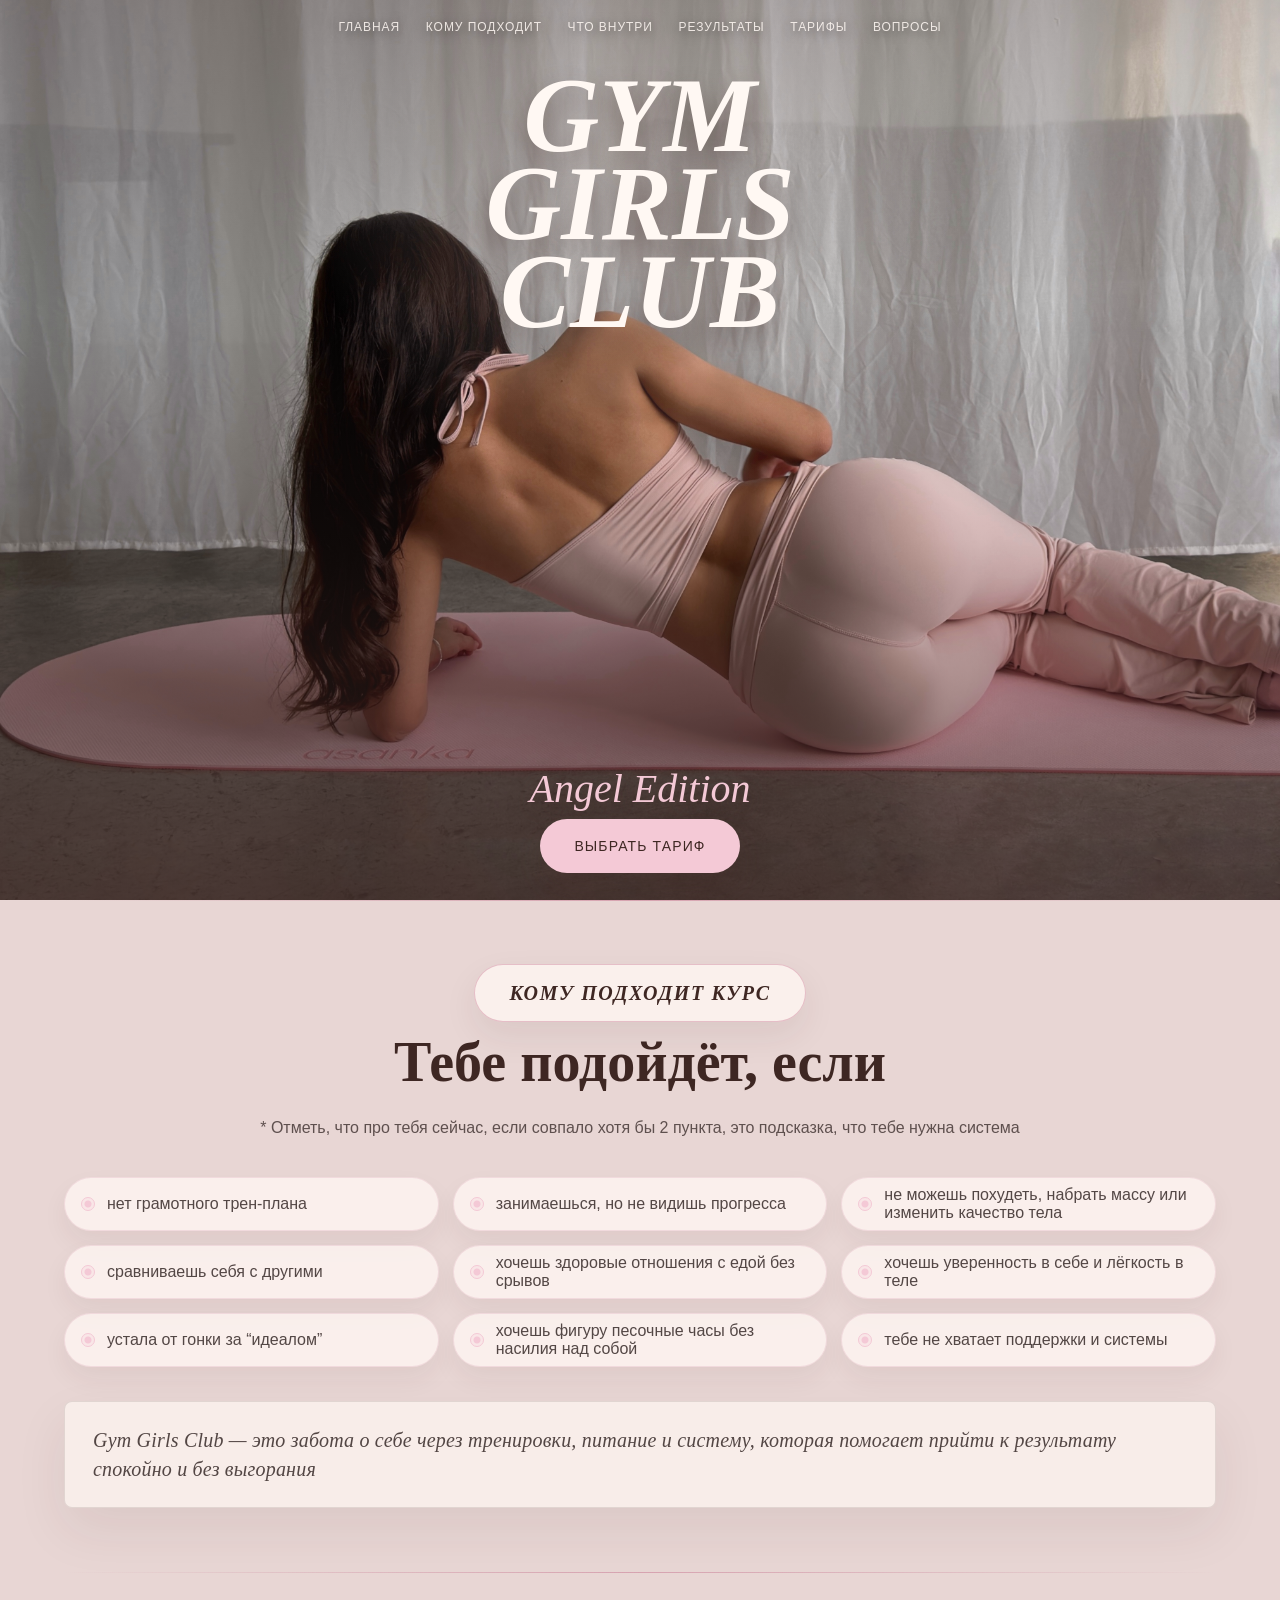
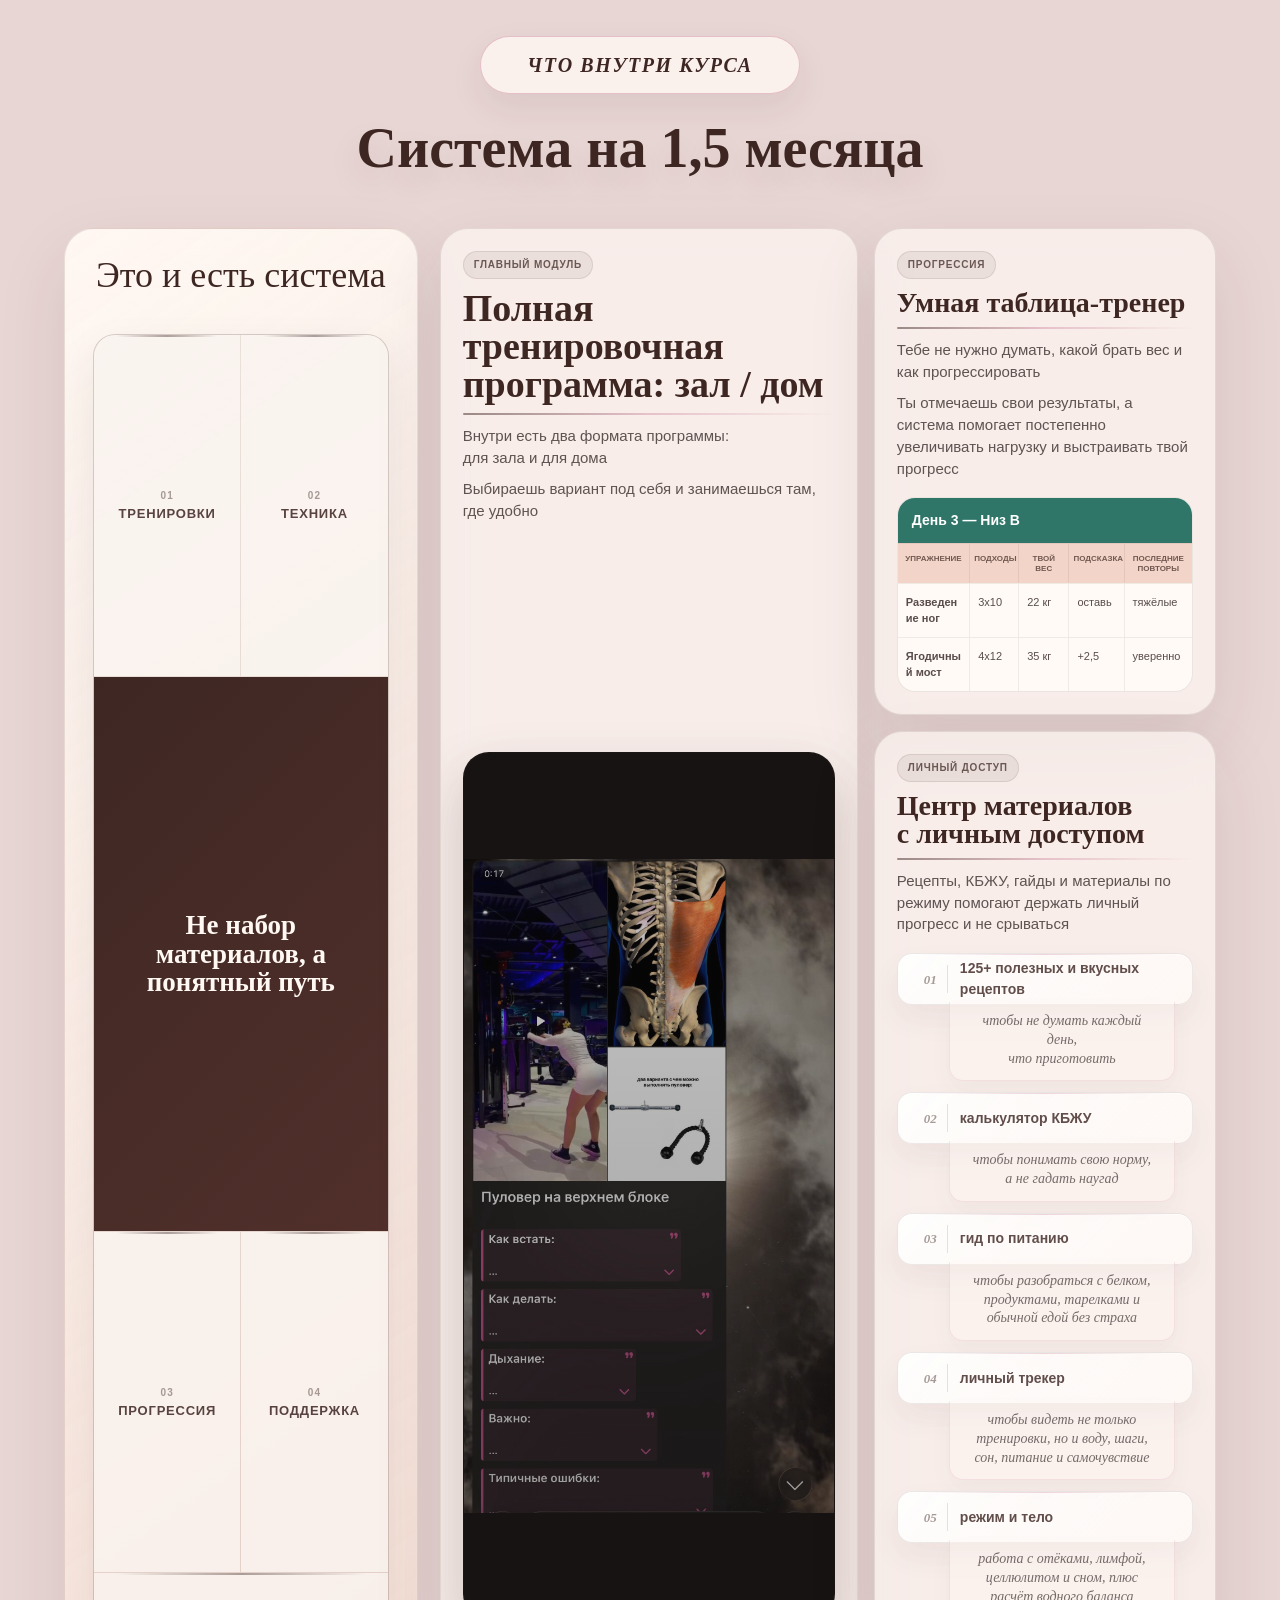
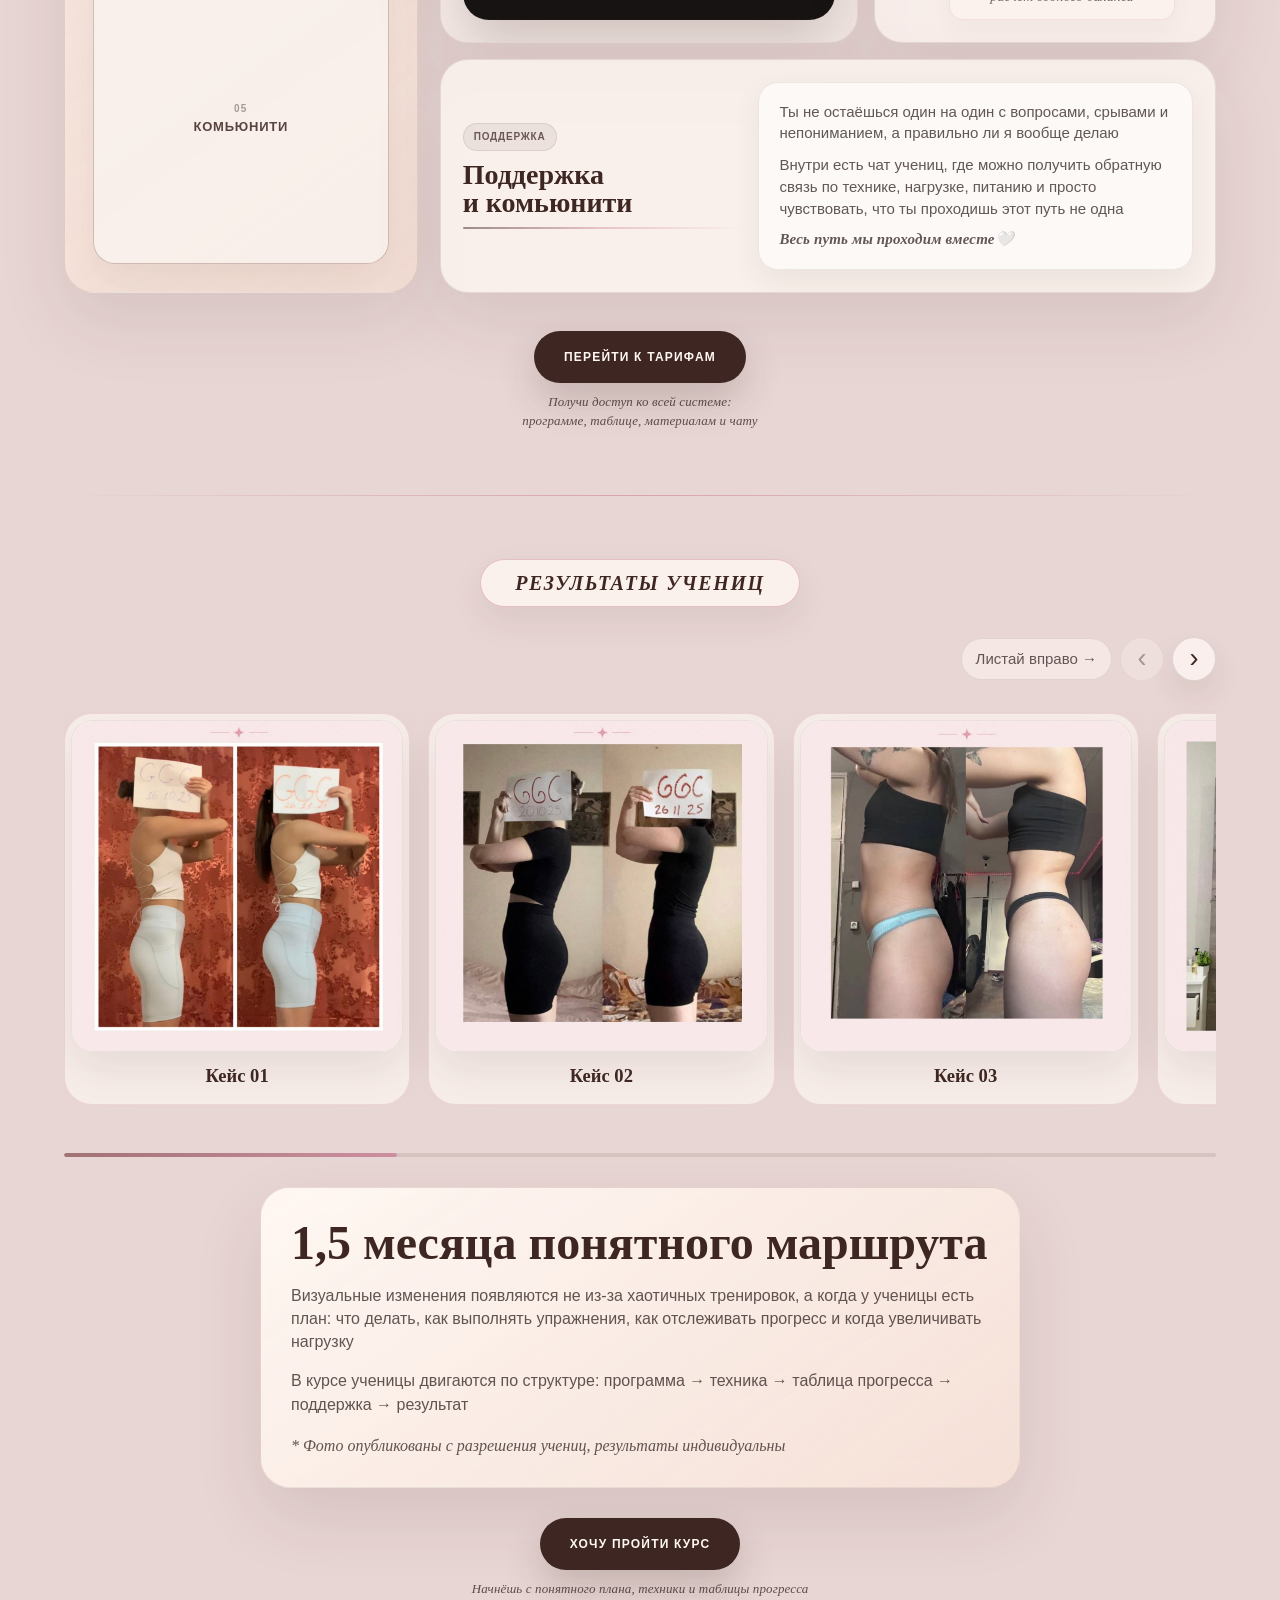
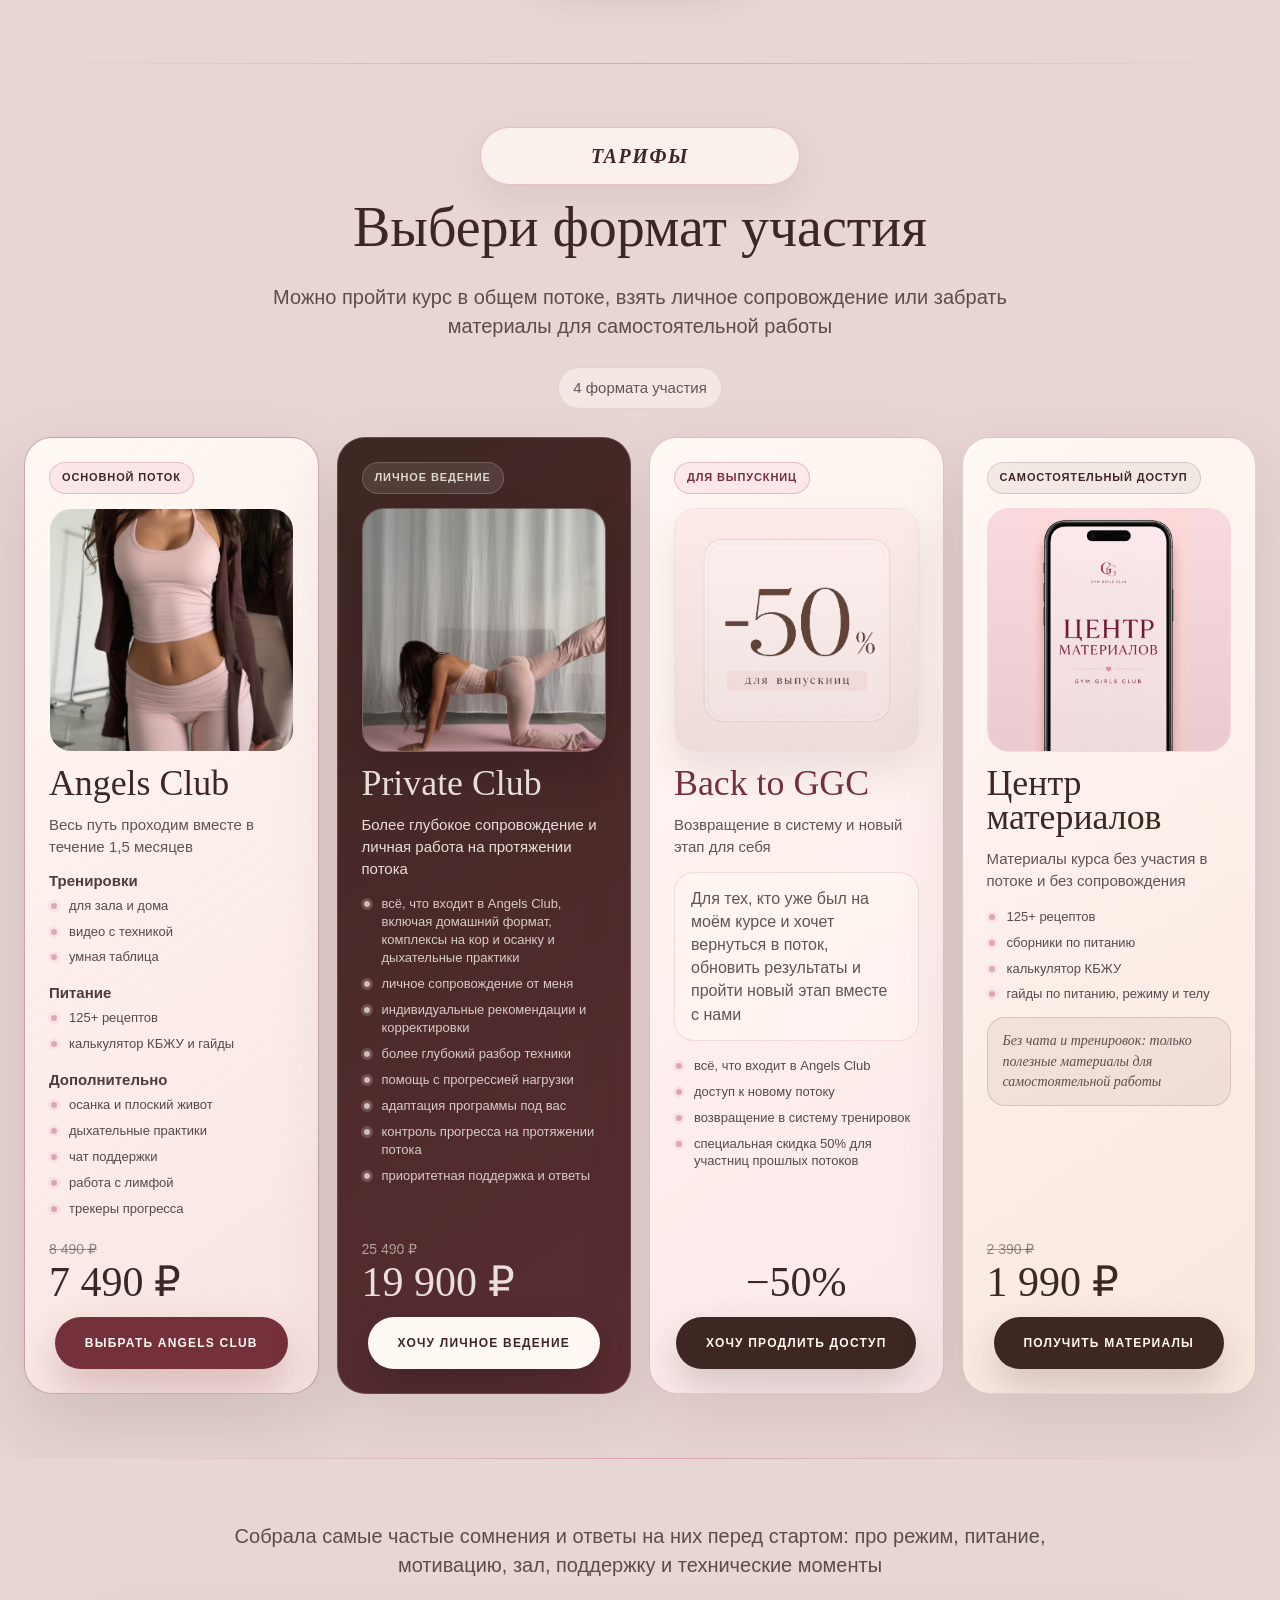
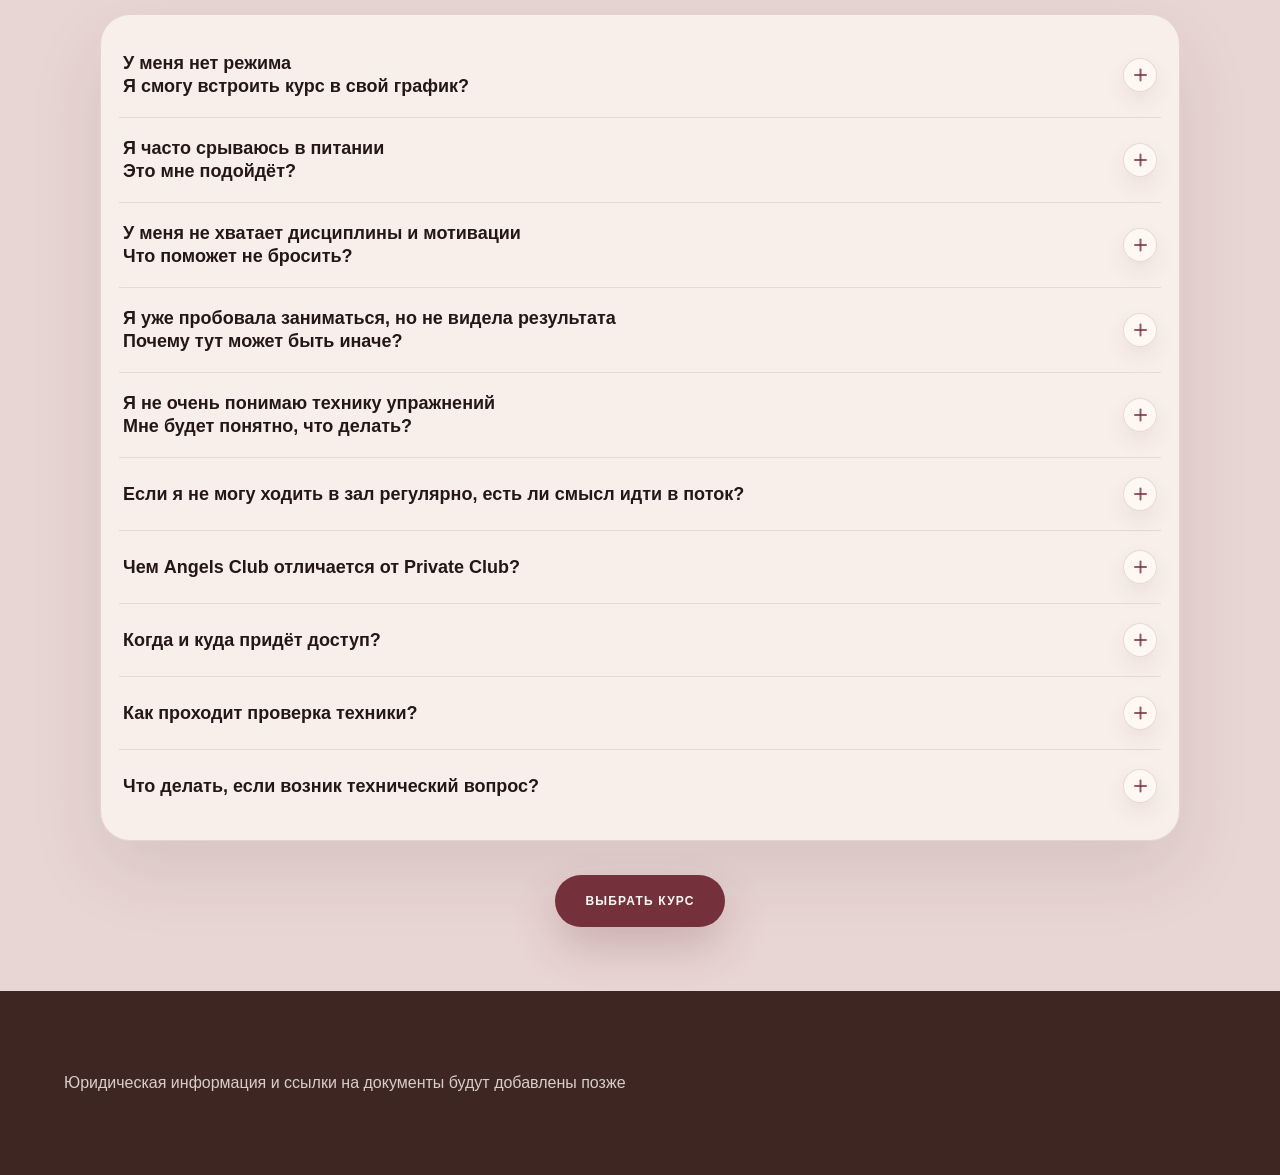
==== commit 6ddea7e2: "remove dots from tariff faq copy" ====
--- a/index.html
+++ b/index.html
@@ -475,7 +475,7 @@
         <div class="tariffs__heading reveal-up">
           <p class="tariffs__eyebrow">ТАРИФЫ</p>
           <h2 id="tariffs-title">Выбери формат участия</h2>
-          <p class="tariffs__lead">Можно пройти курс в общем потоке, взять личное сопровождение или забрать материалы для самостоятельной работы.</p>
+          <p class="tariffs__lead">Можно пройти курс в общем потоке, взять личное сопровождение или забрать материалы для самостоятельной работы</p>
         </div>
 
         <div class="tariffs__meta reveal-up">
@@ -500,67 +500,67 @@
     <section id="faq" class="faq" aria-label="Частые вопросы">
       <div class="faq__inner">
         <div class="faq__heading reveal-up">
-          <p class="faq__lead">Собрала самые частые сомнения и ответы на них перед стартом: про режим, питание, мотивацию, зал, поддержку и технические моменты.</p>
+          <p class="faq__lead">Собрала самые частые сомнения и ответы на них перед стартом: про режим, питание, мотивацию, зал, поддержку и технические моменты</p>
         </div>
 
         <div class="faq__accordion reveal-up" data-faq-accordion>
           <article class="faq__item" data-faq-item>
             <h3 class="faq__question">
               <button class="faq__toggle" type="button" id="faq-question-1" aria-expanded="false" aria-controls="faq-panel-1">
-                <span>У меня нет режима. Я смогу встроить курс в свой график?</span>
+                <span>У меня нет режима<br>Я смогу встроить курс в свой график?</span>
                 <span class="faq__icon" aria-hidden="true"></span>
               </button>
             </h3>
             <div class="faq__answer" id="faq-panel-1" role="region" aria-labelledby="faq-question-1" hidden>
-              <p>Да, курс построен так, чтобы у тебя был понятный план и варианты по нагрузке. Мы не делаем ставку на идеальный график: важно двигаться системно и постепенно встраивать тренировки в реальную жизнь.</p>
+              <p>Да, курс построен так, чтобы у тебя был понятный план и варианты по нагрузке<br>Мы не делаем ставку на идеальный график: важно двигаться системно и постепенно встраивать тренировки в реальную жизнь</p>
             </div>
           </article>
 
           <article class="faq__item" data-faq-item>
             <h3 class="faq__question">
               <button class="faq__toggle" type="button" id="faq-question-2" aria-expanded="false" aria-controls="faq-panel-2">
-                <span>Я часто срываюсь в питании. Это мне подойдёт?</span>
+                <span>Я часто срываюсь в питании<br>Это мне подойдёт?</span>
                 <span class="faq__icon" aria-hidden="true"></span>
               </button>
             </h3>
             <div class="faq__answer" id="faq-panel-2" role="region" aria-labelledby="faq-question-2" hidden>
-              <p>Подойдёт, если тебе нужен спокойный подход без жёстких запретов. Внутри есть рецепты, гайды и калькулятор КБЖУ, чтобы питание стало понятнее, а не превращалось в постоянное “держусь или сорвалась”.</p>
+              <p>Подойдёт, если тебе нужен спокойный подход без жёстких запретов<br>Внутри есть рецепты, гайды и калькулятор КБЖУ, чтобы питание стало понятнее, а не превращалось в постоянное “держусь или сорвалась”</p>
             </div>
           </article>
 
           <article class="faq__item" data-faq-item>
             <h3 class="faq__question">
               <button class="faq__toggle" type="button" id="faq-question-3" aria-expanded="false" aria-controls="faq-panel-3">
-                <span>У меня не хватает дисциплины и мотивации. Что поможет не бросить?</span>
+                <span>У меня не хватает дисциплины и мотивации<br>Что поможет не бросить?</span>
                 <span class="faq__icon" aria-hidden="true"></span>
               </button>
             </h3>
             <div class="faq__answer" id="faq-panel-3" role="region" aria-labelledby="faq-question-3" hidden>
-              <p>Тебя будет держать не только мотивация, а структура: план тренировок, таблица прогресса, чат поддержки и регулярные точки контроля. Так проще возвращаться в процесс, даже если неделя прошла не идеально.</p>
+              <p>Тебя будет держать не только мотивация, а структура: план тренировок, таблица прогресса, чат поддержки и регулярные точки контроля<br>Так проще возвращаться в процесс, даже если неделя прошла не идеально</p>
             </div>
           </article>
 
           <article class="faq__item" data-faq-item>
             <h3 class="faq__question">
               <button class="faq__toggle" type="button" id="faq-question-4" aria-expanded="false" aria-controls="faq-panel-4">
-                <span>Я уже пробовала заниматься, но не видела результата. Почему тут может быть иначе?</span>
+                <span>Я уже пробовала заниматься, но не видела результата<br>Почему тут может быть иначе?</span>
                 <span class="faq__icon" aria-hidden="true"></span>
               </button>
             </h3>
             <div class="faq__answer" id="faq-panel-4" role="region" aria-labelledby="faq-question-4" hidden>
-              <p>Здесь фокус не на случайных тренировках, а на системе: прогрессия нагрузки, техника, питание и отслеживание изменений. Результат зависит от многих факторов, но тебе не придётся собирать всё по кусочкам самой.</p>
+              <p>Здесь фокус не на случайных тренировках, а на системе: прогрессия нагрузки, техника, питание и отслеживание изменений<br>Результат зависит от многих факторов, но тебе не придётся собирать всё по кусочкам самой</p>
             </div>
           </article>
 
           <article class="faq__item" data-faq-item>
             <h3 class="faq__question">
               <button class="faq__toggle" type="button" id="faq-question-5" aria-expanded="false" aria-controls="faq-panel-5">
-                <span>Я не очень понимаю технику упражнений. Мне будет понятно, что делать?</span>
+                <span>Я не очень понимаю технику упражнений<br>Мне будет понятно, что делать?</span>
                 <span class="faq__icon" aria-hidden="true"></span>
               </button>
             </h3>
             <div class="faq__answer" id="faq-panel-5" role="region" aria-labelledby="faq-question-5" hidden>
-              <p>Да, внутри есть видео с техникой выполнения и видеоозвучка на каждом упражнении. Это помогает не просто повторять движения, а лучше понимать, что ты делаешь и где нужно поправить выполнение.</p>
+              <p>Да, внутри есть видео с техникой выполнения и видеоозвучка на каждом упражнении<br>Это помогает не просто повторять движения, а лучше понимать, что ты делаешь и где нужно поправить выполнение</p>
             </div>
           </article>
 
@@ -572,7 +572,7 @@
               </button>
             </h3>
             <div class="faq__answer" id="faq-panel-6" role="region" aria-labelledby="faq-question-6" hidden>
-              <p>Да, в Angels Club дополнительно входит домашний формат тренировок. Если не получается попасть в зал, ты можешь продолжать заниматься дома и не выпадать из процесса полностью.</p>
+              <p>Да, в Angels Club дополнительно входит домашний формат тренировок<br>Если не получается попасть в зал, ты можешь продолжать заниматься дома и не выпадать из процесса полностью</p>
             </div>
           </article>
 
@@ -584,7 +584,7 @@
               </button>
             </h3>
             <div class="faq__answer" id="faq-panel-7" role="region" aria-labelledby="faq-question-7" hidden>
-              <p>Angels Club — это основной поток с программой, материалами, чатом и проверкой техники. Private Club включает всё из Angels Club и добавляет больше личного сопровождения, корректировок и приоритетной поддержки.</p>
+              <p>Angels Club — это основной поток с программой, материалами, чатом и проверкой техники<br>Private Club включает всё из Angels Club и добавляет больше личного сопровождения, корректировок и приоритетной поддержки</p>
             </div>
           </article>
 
@@ -596,7 +596,7 @@
               </button>
             </h3>
             <div class="faq__answer" id="faq-panel-8" role="region" aria-labelledby="faq-question-8" hidden>
-              <p>После оплаты доступ придёт на контакты, которые ты укажешь при оформлении. Если письмо или ссылка не появились, напиши в Telegram: <a href="https://t.me/qmellz_pr" target="_blank" rel="noopener">@qmellz_pr</a> — поможем проверить оплату и доступ.</p>
+              <p>После оплаты доступ придёт на контакты, которые ты укажешь при оформлении<br>Если письмо или ссылка не появились, напиши в Telegram: <a href="https://t.me/qmellz_pr" target="_blank" rel="noopener">@qmellz_pr</a> — поможем проверить оплату и доступ</p>
             </div>
           </article>
 
@@ -608,7 +608,7 @@
               </button>
             </h3>
             <div class="faq__answer" id="faq-panel-9" role="region" aria-labelledby="faq-question-9" hidden>
-              <p>Ты присылаешь видео выполнения упражнений, а я или куратор даём обратную связь по технике. Это нужно, чтобы тренировки были понятнее и осознаннее.</p>
+              <p>Ты присылаешь видео выполнения упражнений, а я или куратор даём обратную связь по технике<br>Это нужно, чтобы тренировки были понятнее и осознаннее</p>
             </div>
           </article>
 
@@ -620,7 +620,7 @@
               </button>
             </h3>
             <div class="faq__answer" id="faq-panel-10" role="region" aria-labelledby="faq-question-10" hidden>
-              <p>Если что-то не открывается, не пришла ссылка или возник технический вопрос, напиши в Telegram: <a href="https://t.me/qmellz_pr" target="_blank" rel="noopener">@qmellz_pr</a>. Мы разберёмся и подскажем, что сделать дальше.</p>
+              <p>Если что-то не открывается, не пришла ссылка или возник технический вопрос, напиши в Telegram: <a href="https://t.me/qmellz_pr" target="_blank" rel="noopener">@qmellz_pr</a><br>Мы разберёмся и подскажем, что сделать дальше</p>
             </div>
           </article>
         </div>
@@ -634,6 +634,6 @@
     <p>Юридическая информация и ссылки на документы будут добавлены позже</p>
   </footer>
 
-  <script src="assets/js/main.js?v=materials-note-lower-1"></script>
+  <script src="assets/js/main.js?v=no-text-dots-1"></script>
 </body>
 </html>
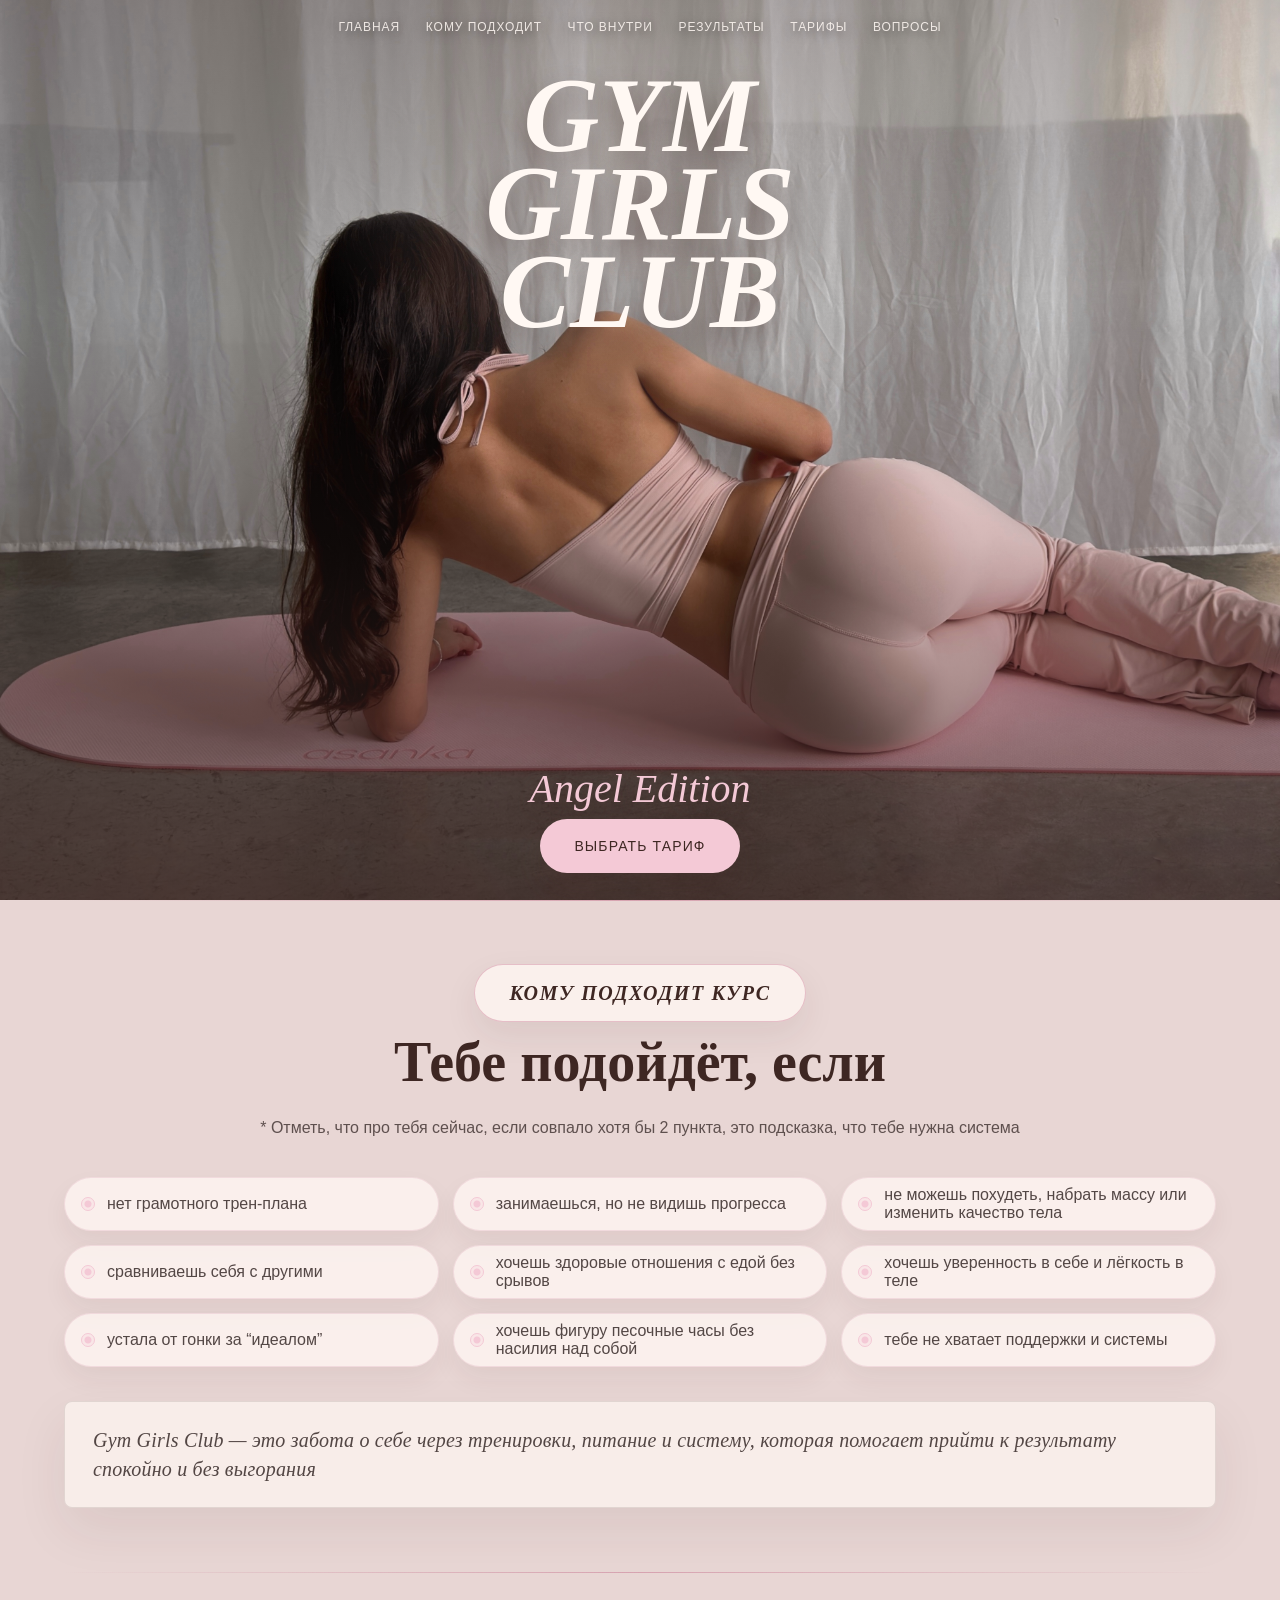
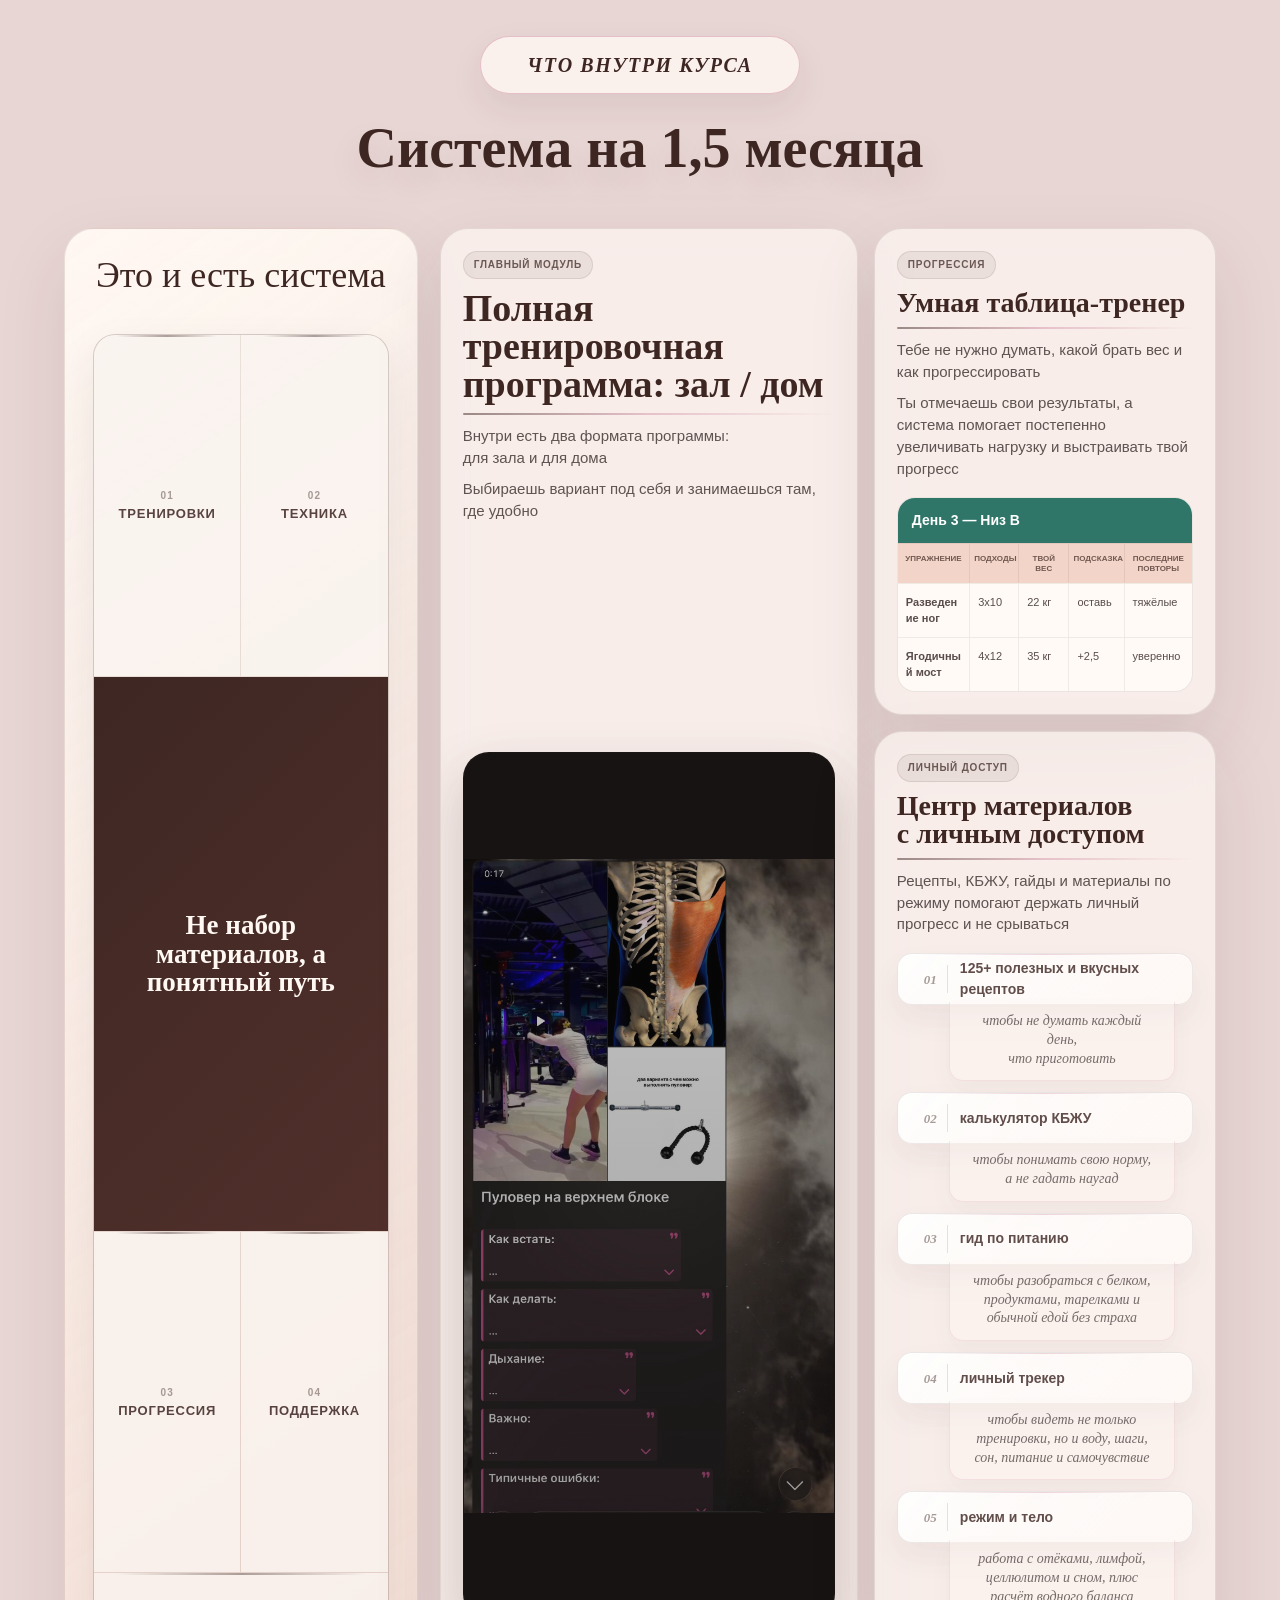
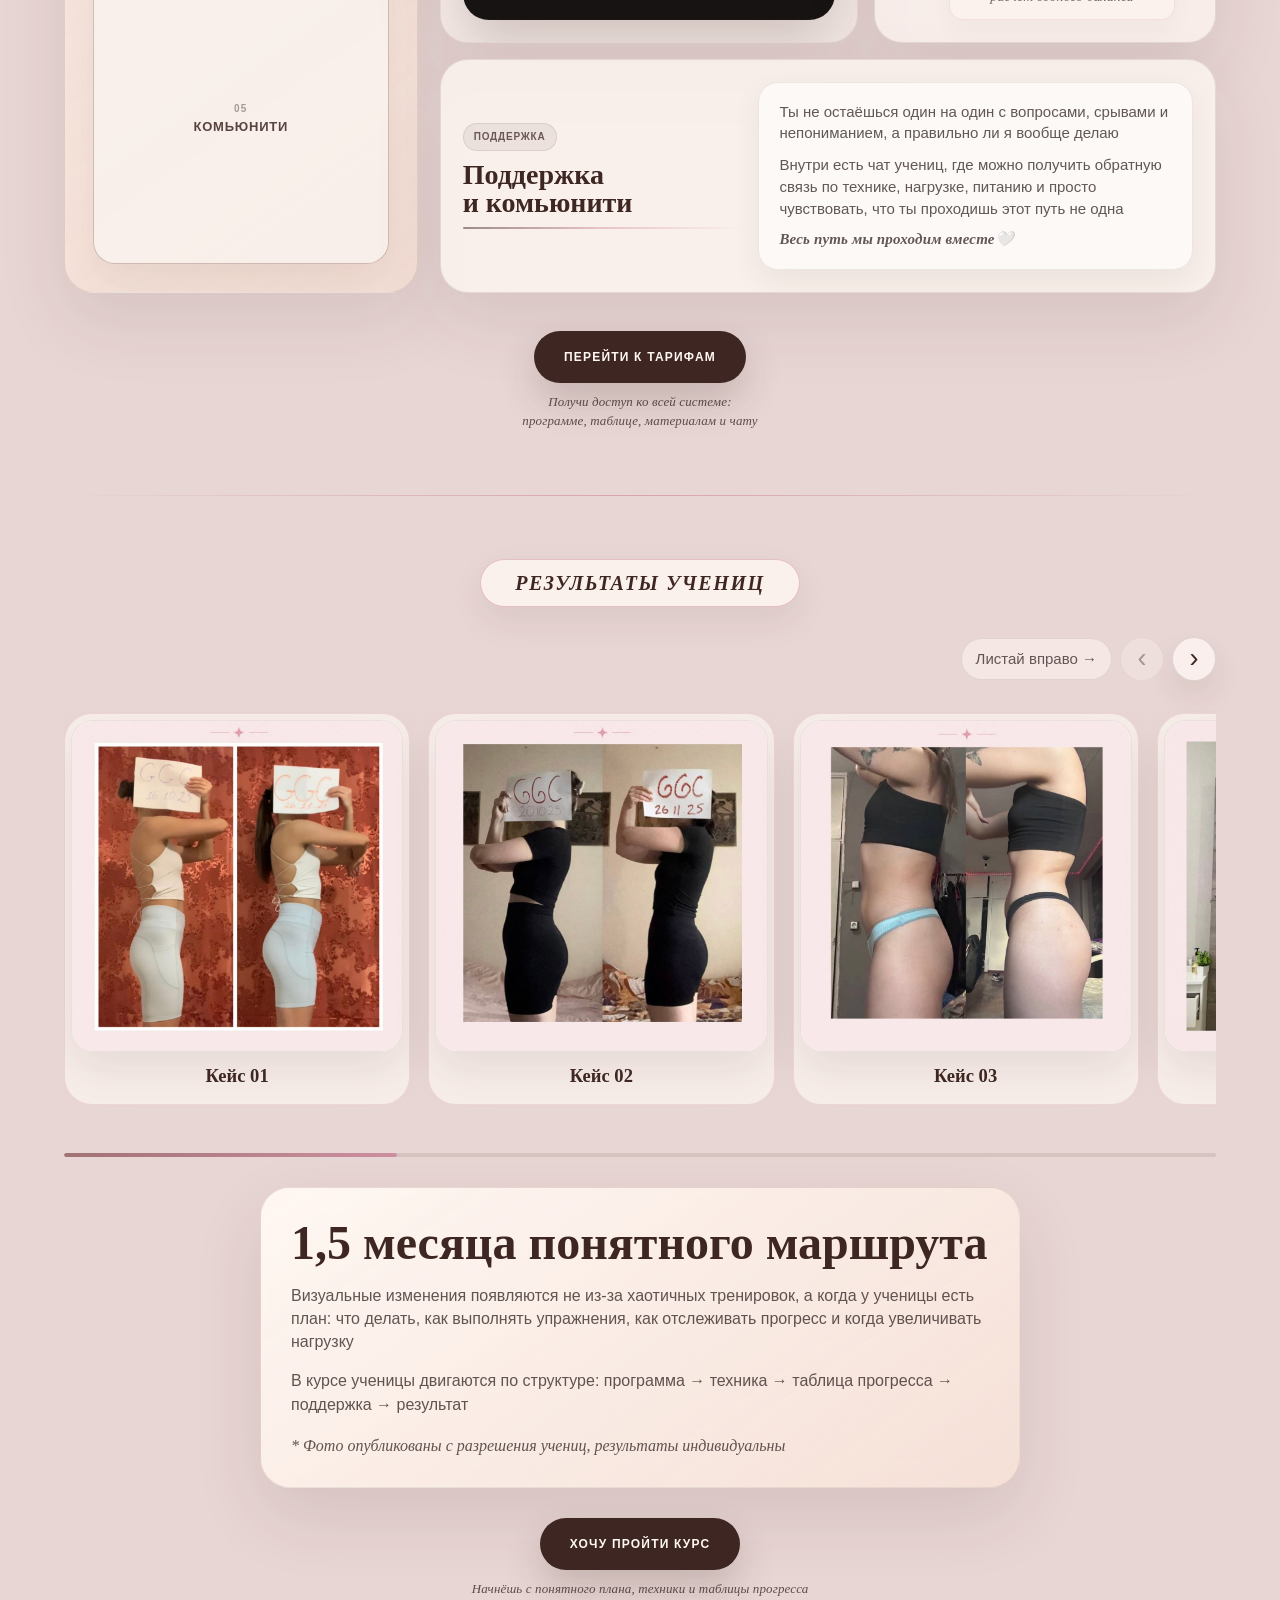
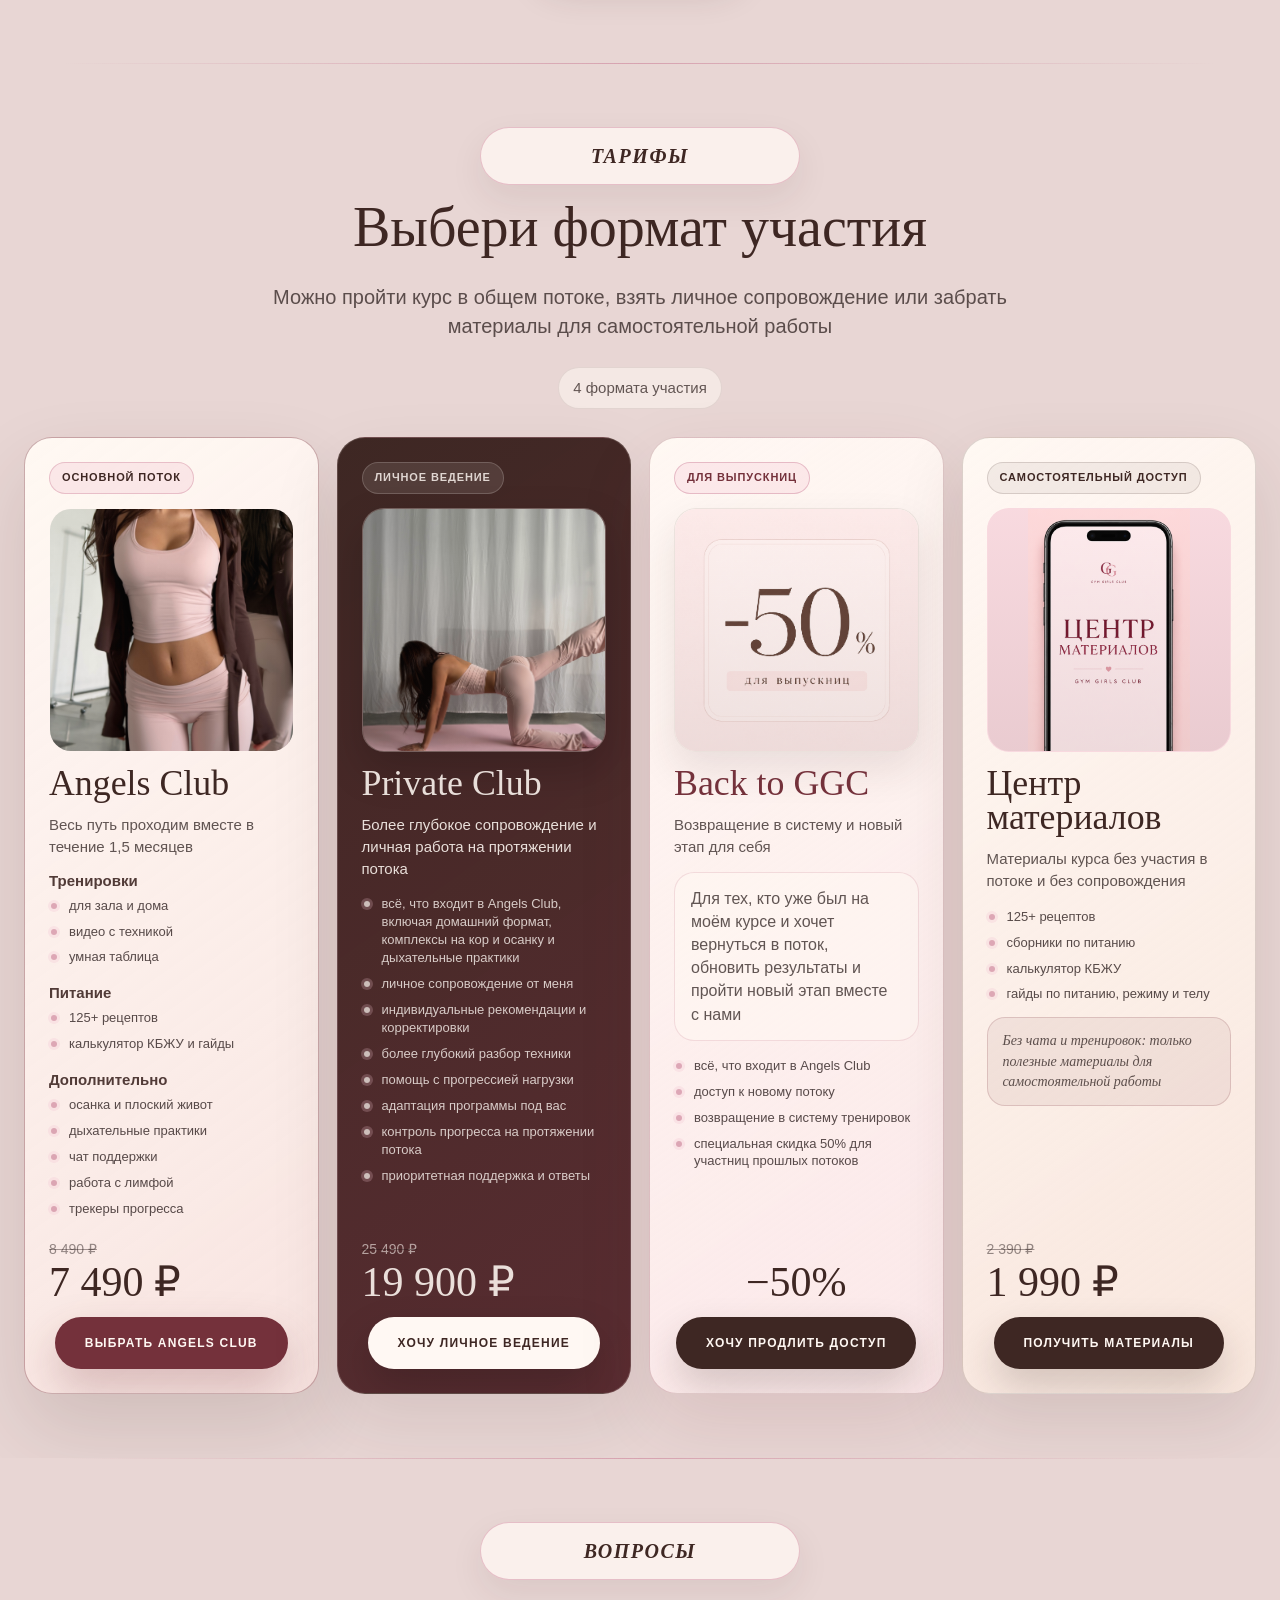
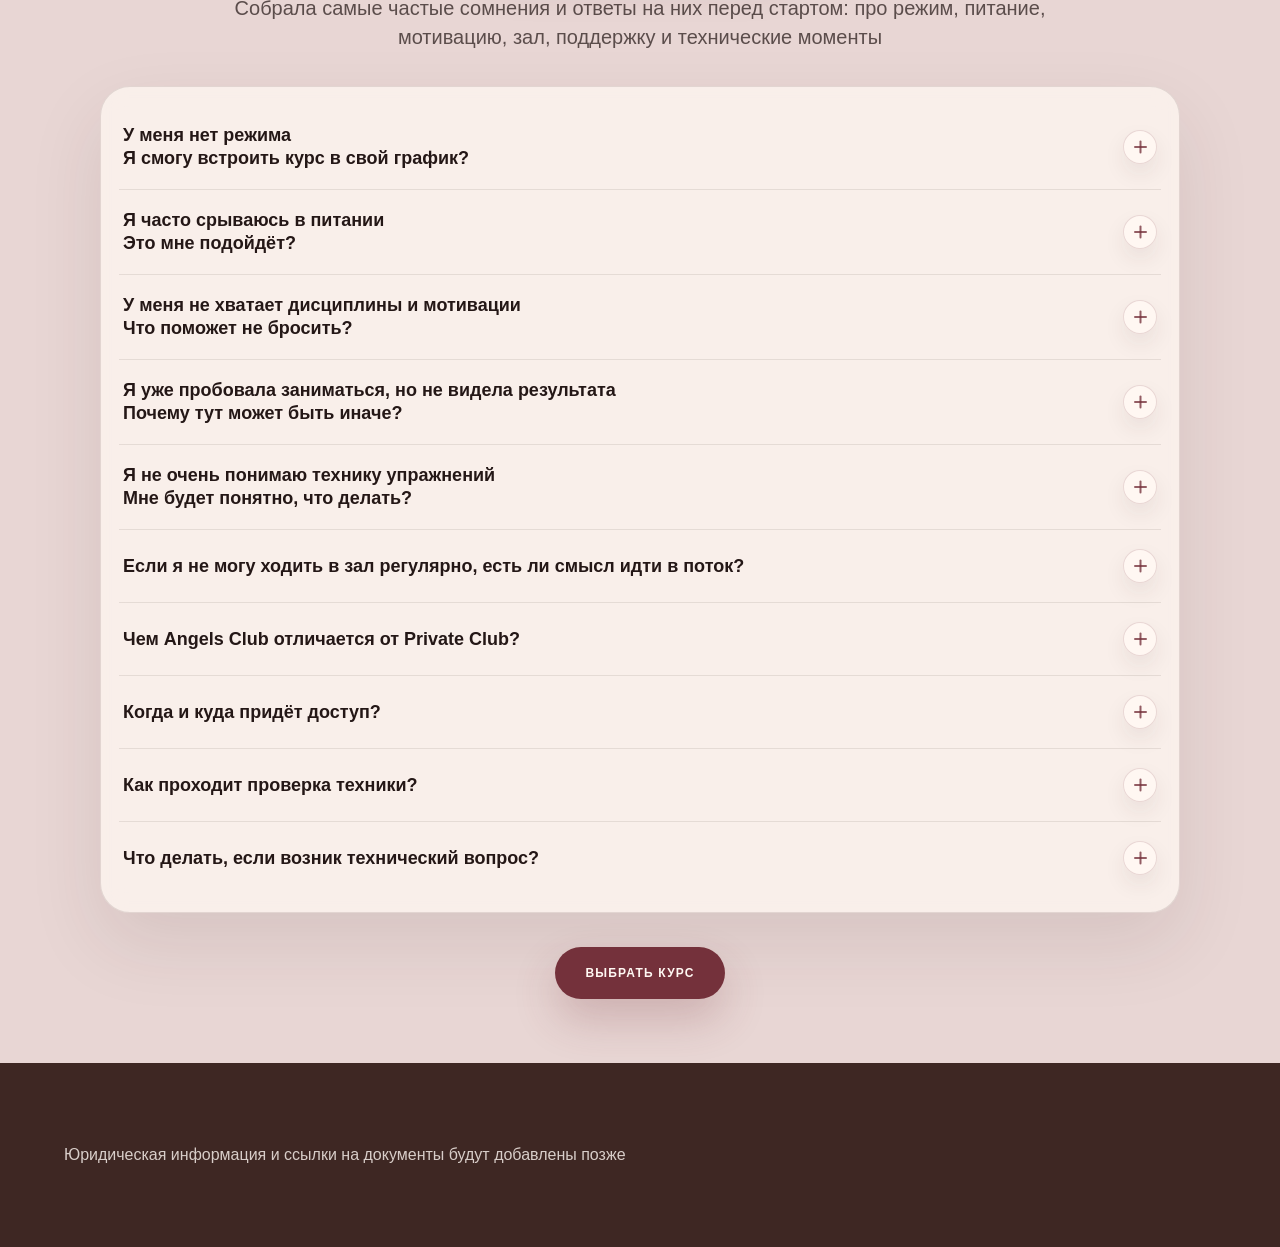
==== commit 5732568a: "restore faq eyebrow" ====
--- a/index.html
+++ b/index.html
@@ -500,6 +500,7 @@
     <section id="faq" class="faq" aria-label="Частые вопросы">
       <div class="faq__inner">
         <div class="faq__heading reveal-up">
+          <p class="faq__eyebrow">ВОПРОСЫ</p>
           <p class="faq__lead">Собрала самые частые сомнения и ответы на них перед стартом: про режим, питание, мотивацию, зал, поддержку и технические моменты</p>
         </div>
 
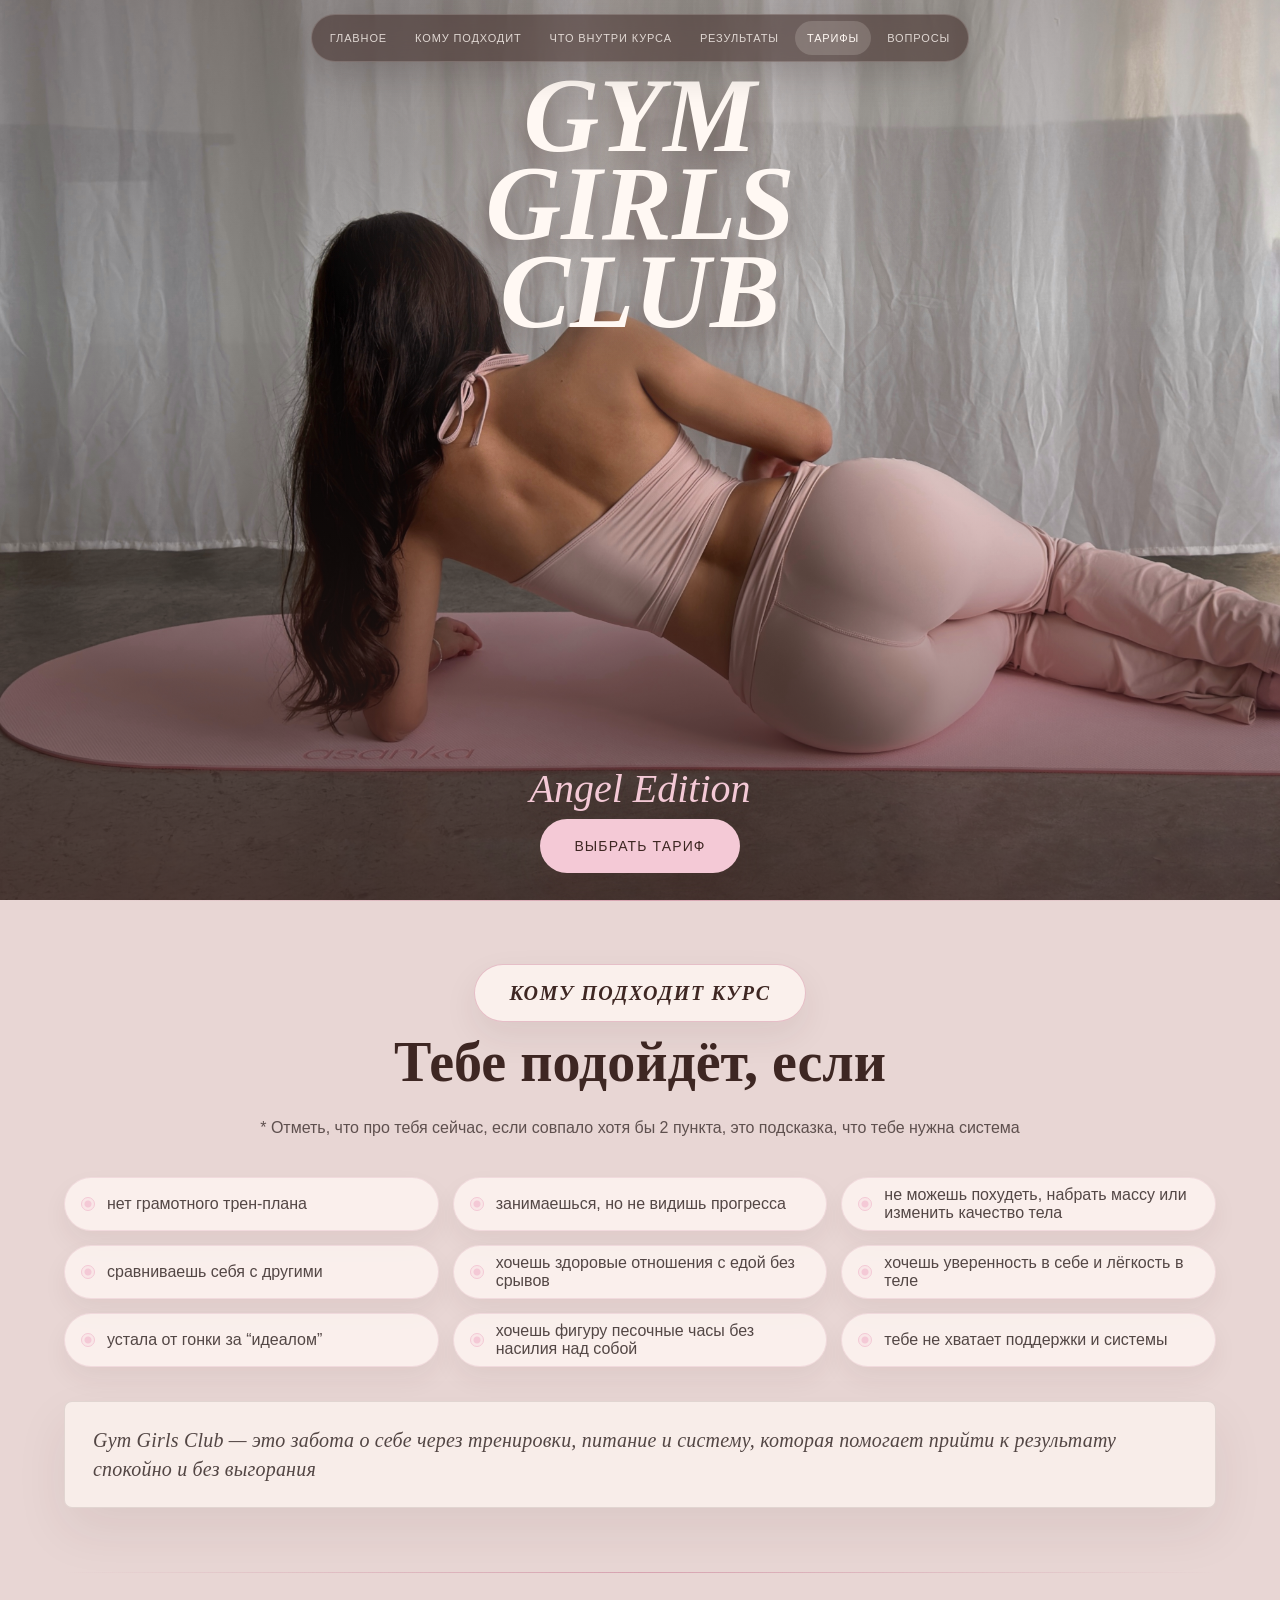
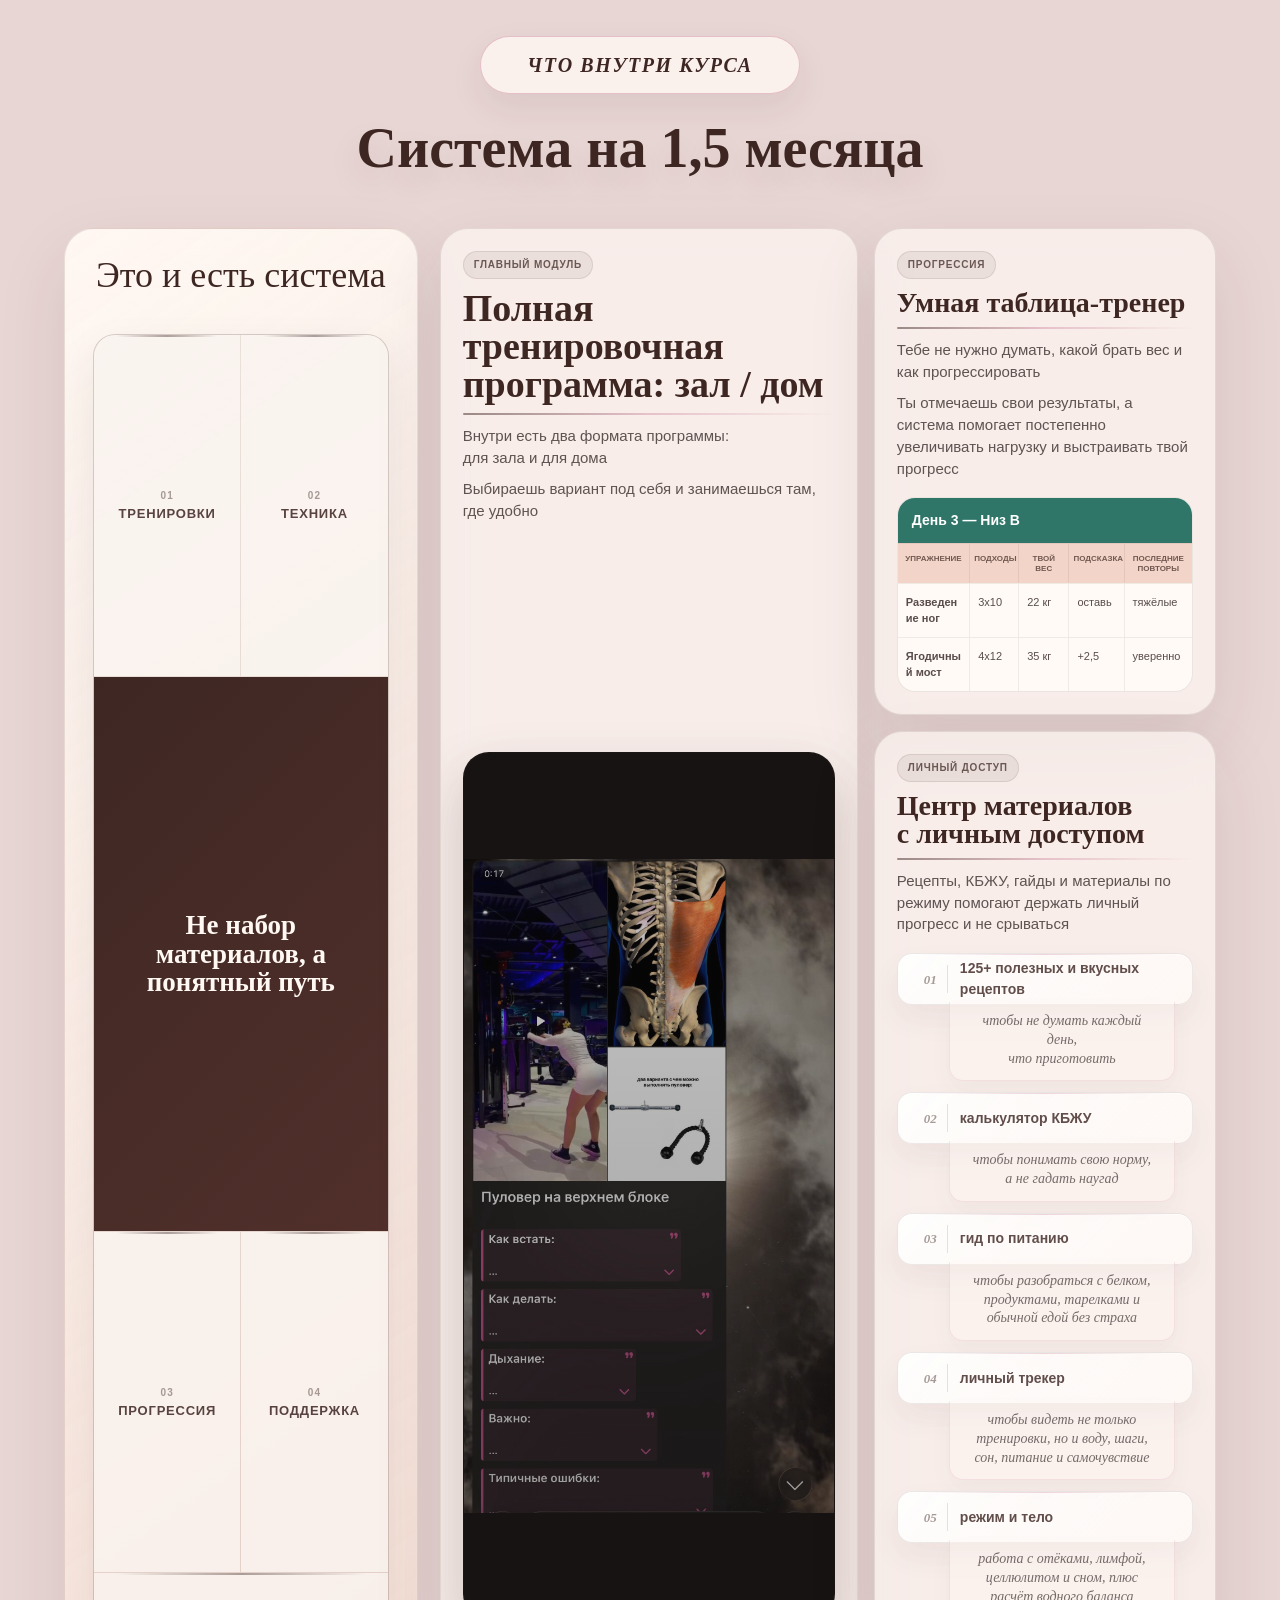
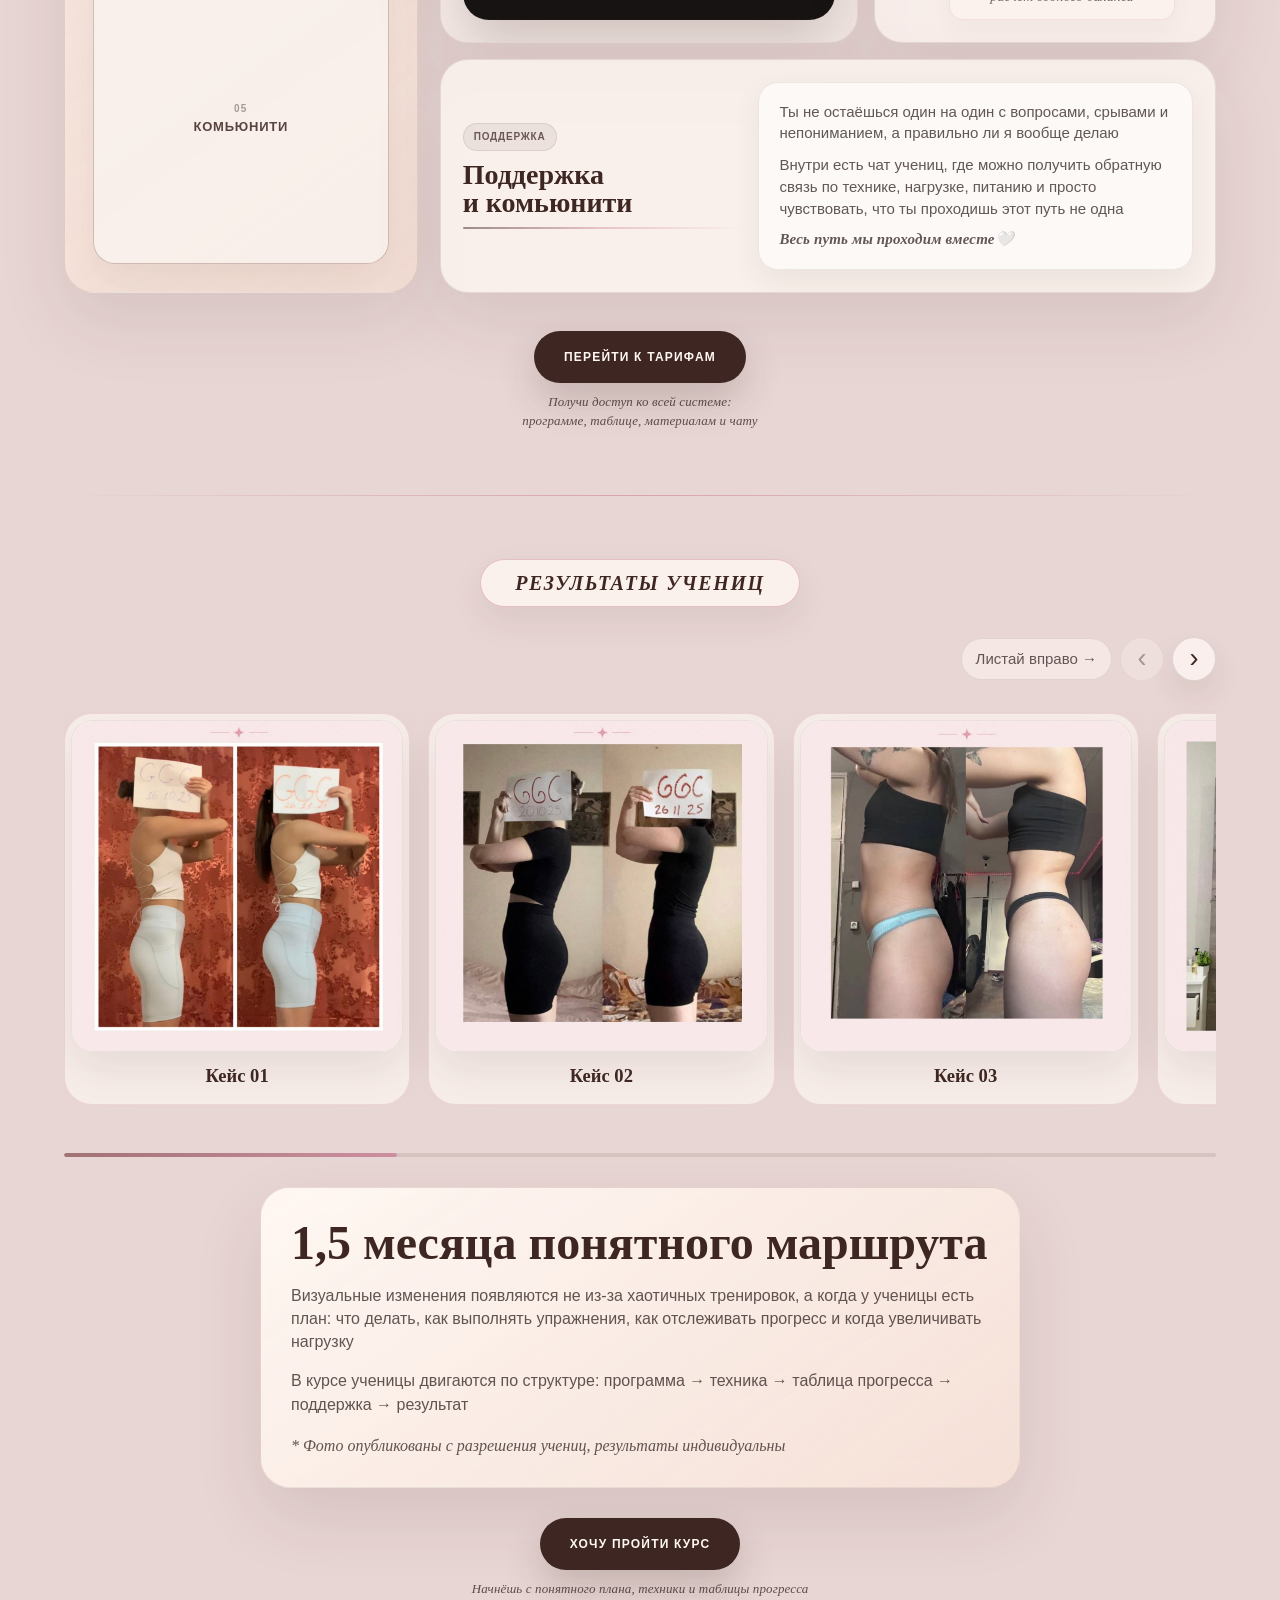
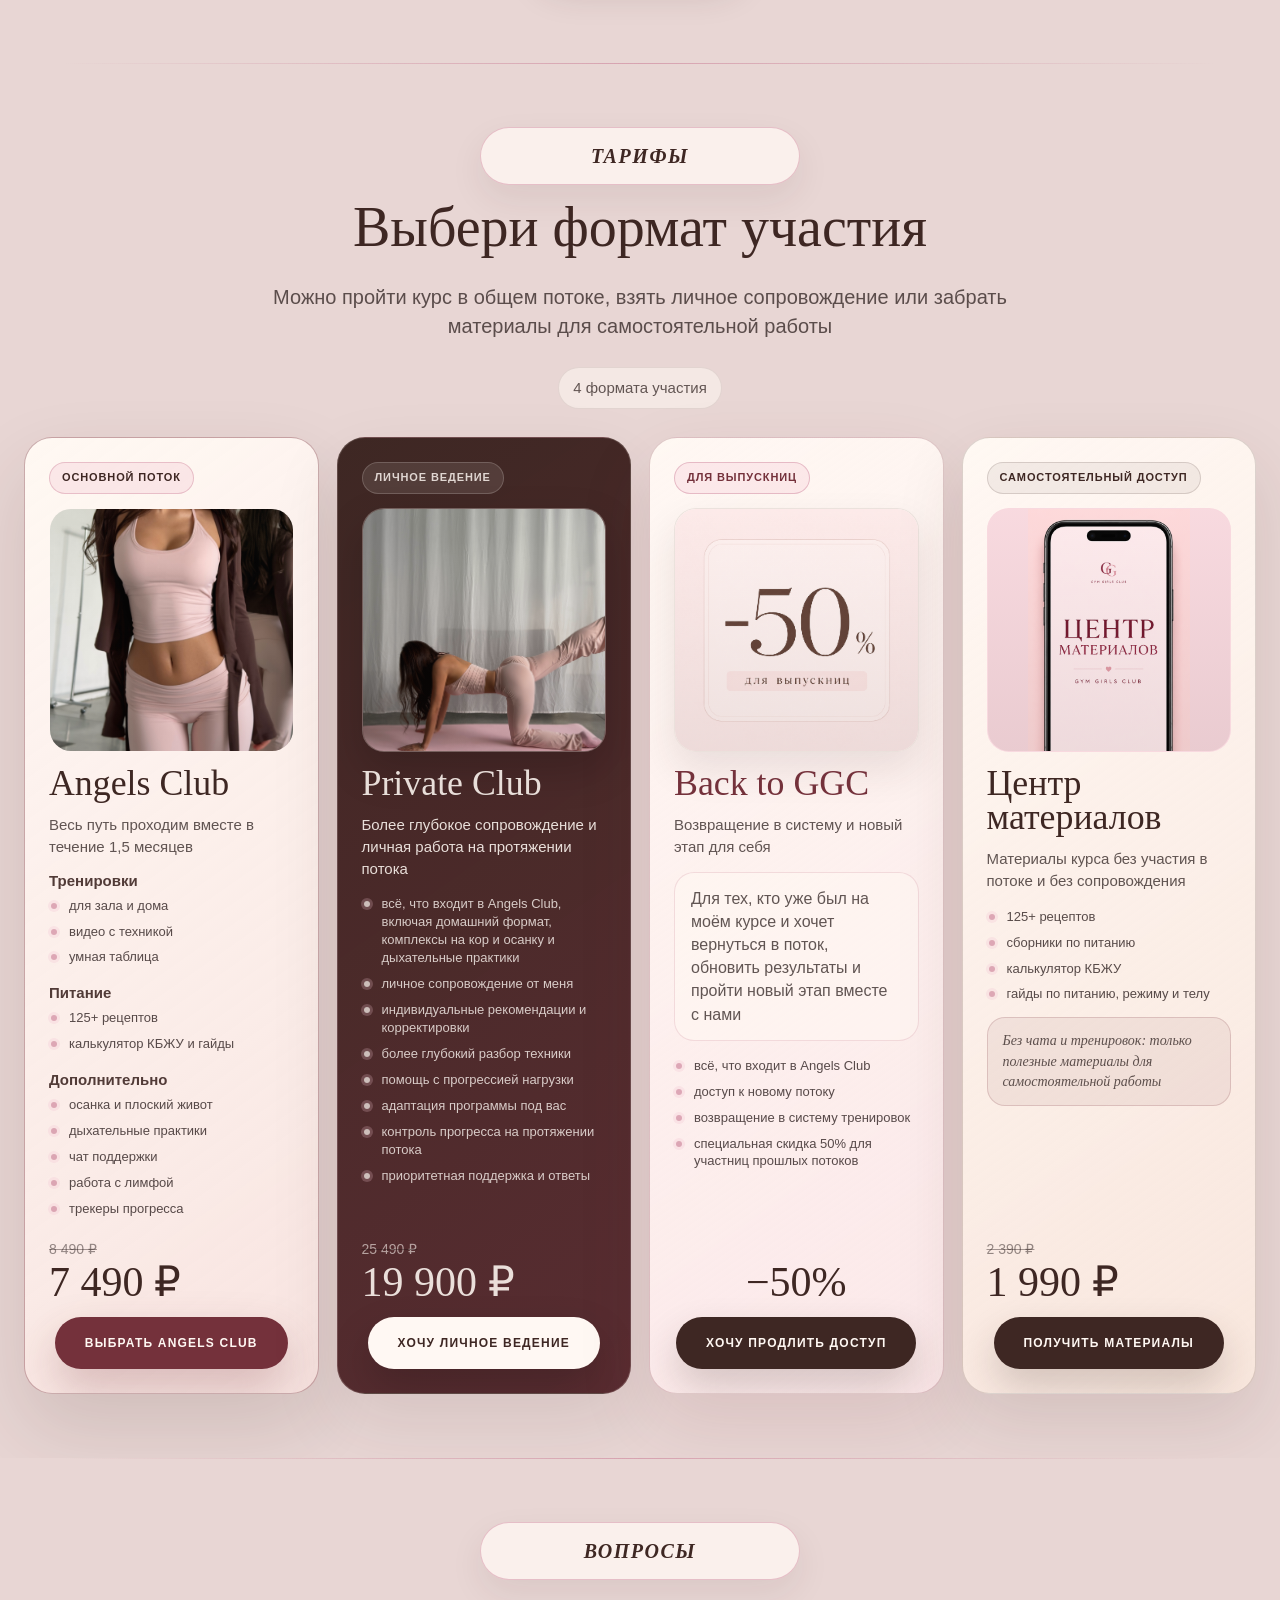
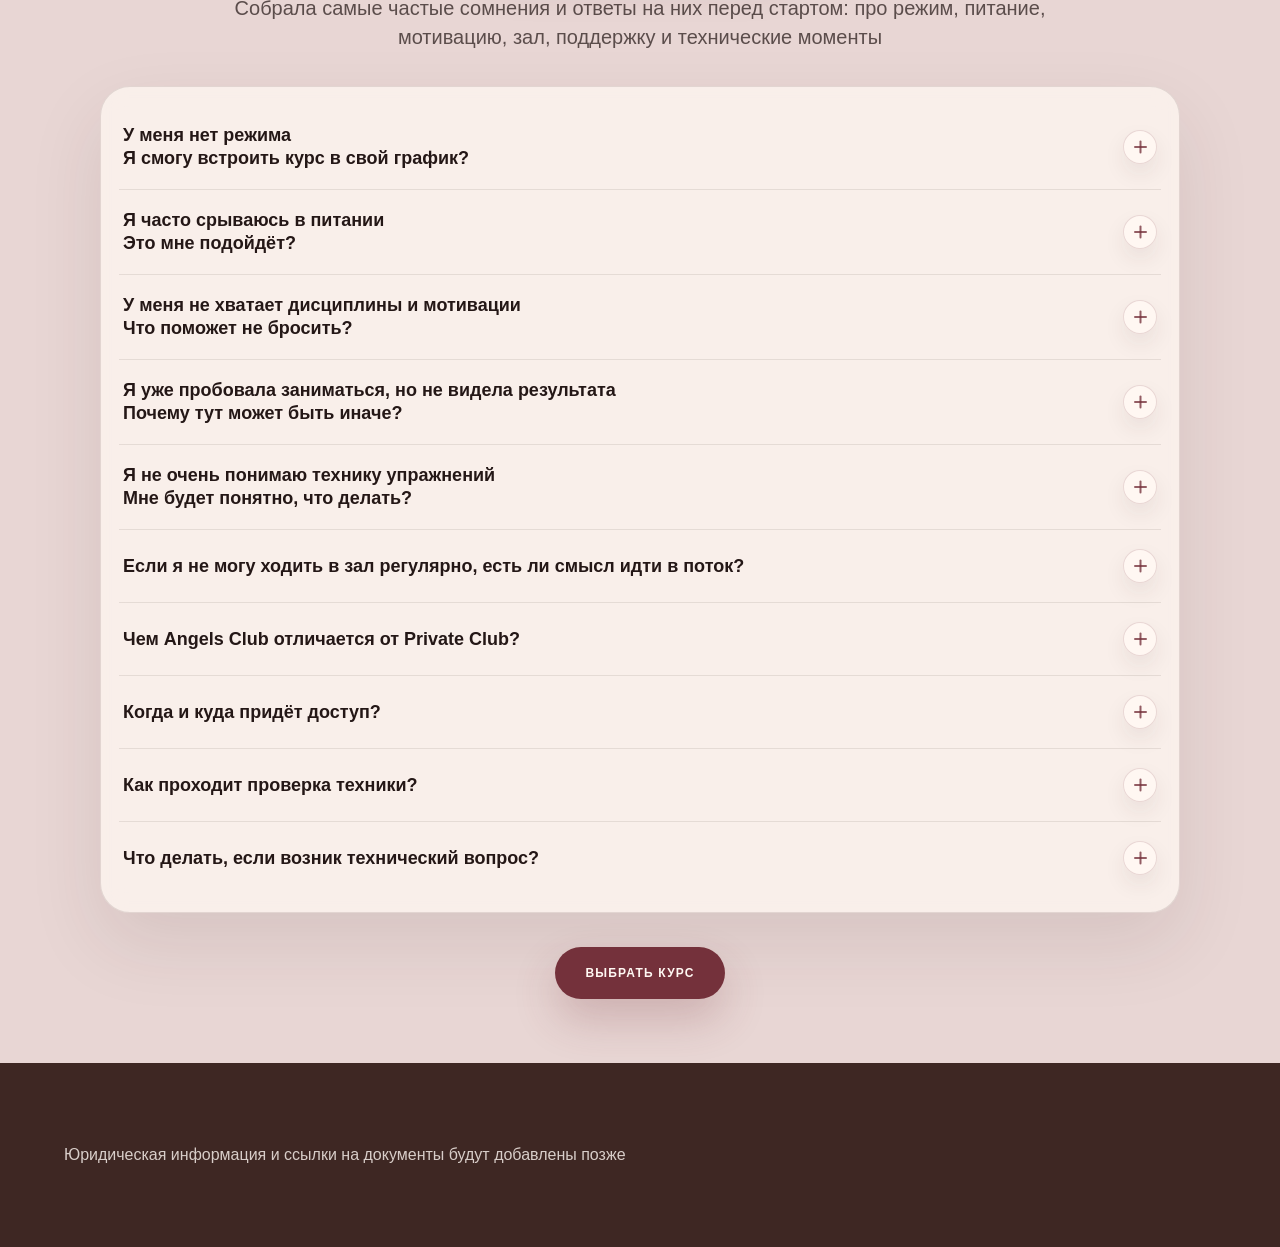
==== commit 311b77fa: "add compact section navigation" ====
--- a/index.html
+++ b/index.html
@@ -10,9 +10,9 @@
 <body>
   <header>
     <nav aria-label="Основная навигация">
-      <a href="#hero">Главная</a>
+      <a href="#hero">Главное</a>
       <a href="#audience">Кому подходит</a>
-      <a href="#program">Что внутри</a>
+      <a href="#program">Что внутри курса</a>
       <a href="#before-after">Результаты</a>
       <a href="#tariffs">Тарифы</a>
       <a href="#faq">Вопросы</a>
--- a/assets/css/style.css
+++ b/assets/css/style.css
@@ -39,29 +39,66 @@
 
 header {
   position: fixed;
-  z-index: 10;
+  z-index: 30;
   top: 0;
   left: 0;
   right: 0;
-  padding: 18px clamp(16px, 4vw, 48px);
+  padding: 14px clamp(16px, 4vw, 48px);
   pointer-events: none;
 }
 
 nav {
   display: flex;
+  align-items: center;
   justify-content: center;
-  gap: clamp(10px, 2vw, 28px);
-  flex-wrap: wrap;
+  gap: 4px;
+  width: max-content;
+  max-width: min(960px, calc(100vw - 32px));
+  margin: 0 auto;
+  padding: 6px;
+  overflow-x: auto;
+  border: 1px solid rgba(255, 248, 243, 0.18);
+  border-radius: 999px;
+  background: rgba(62, 39, 35, 0.54);
+  box-shadow: 0 12px 34px rgba(36, 23, 22, 0.18);
+  backdrop-filter: blur(18px);
+  -webkit-backdrop-filter: blur(18px);
+  pointer-events: auto;
+  scrollbar-width: none;
+}
+
+nav::-webkit-scrollbar {
+  display: none;
 }
 
 nav a {
-  pointer-events: auto;
-  color: rgba(255, 248, 243, 0.86);
-  font-size: 12px;
+  display: inline-flex;
+  flex: 0 0 auto;
+  align-items: center;
+  justify-content: center;
+  min-height: 34px;
+  padding: 0 12px;
+  border-radius: 999px;
+  color: rgba(255, 248, 243, 0.8);
+  font-size: 11px;
   letter-spacing: 0.08em;
   text-decoration: none;
   text-transform: uppercase;
-  text-shadow: 0 2px 12px rgba(36, 23, 22, 0.55);
+  transition: background-color 180ms ease, color 180ms ease, box-shadow 180ms ease;
+  white-space: nowrap;
+}
+
+nav a:hover,
+nav a:focus-visible,
+nav a[aria-current="page"] {
+  background: rgba(255, 248, 243, 0.16);
+  color: var(--cream);
+}
+
+nav a:focus-visible {
+  outline: 2px solid rgba(244, 201, 214, 0.9);
+  outline-offset: 2px;
+  box-shadow: 0 0 0 5px rgba(244, 201, 214, 0.14);
 }
 
 .hero {
@@ -2758,12 +2795,17 @@
     top: calc((1em * 1.36 - 6px) / 2);
   }
 
+  .tariffs__card--alumni .tariffs__features {
+    gap: 10px;
+    margin-top: 12px;
+  }
+
   .tariffs__card--alumni .tariffs__text {
     margin-top: 28px;
   }
 
   .tariffs__card--materials .tariffs__note {
-    margin-top: 28px;
+    margin-top: 9px;
   }
 
   .tariffs__price {
@@ -2843,7 +2885,22 @@
 
 @media (max-width: 760px) {
   header {
-    display: none;
+    padding: max(10px, env(safe-area-inset-top)) 0 0;
+  }
+
+  nav {
+    justify-content: flex-start;
+    max-width: calc(100vw - 20px);
+    padding: 5px;
+    background: rgba(62, 39, 35, 0.66);
+    scroll-padding-inline: 10px;
+  }
+
+  nav a {
+    min-height: 30px;
+    padding: 0 10px;
+    font-size: 10px;
+    letter-spacing: 0.06em;
   }
 
   .hero__photo {
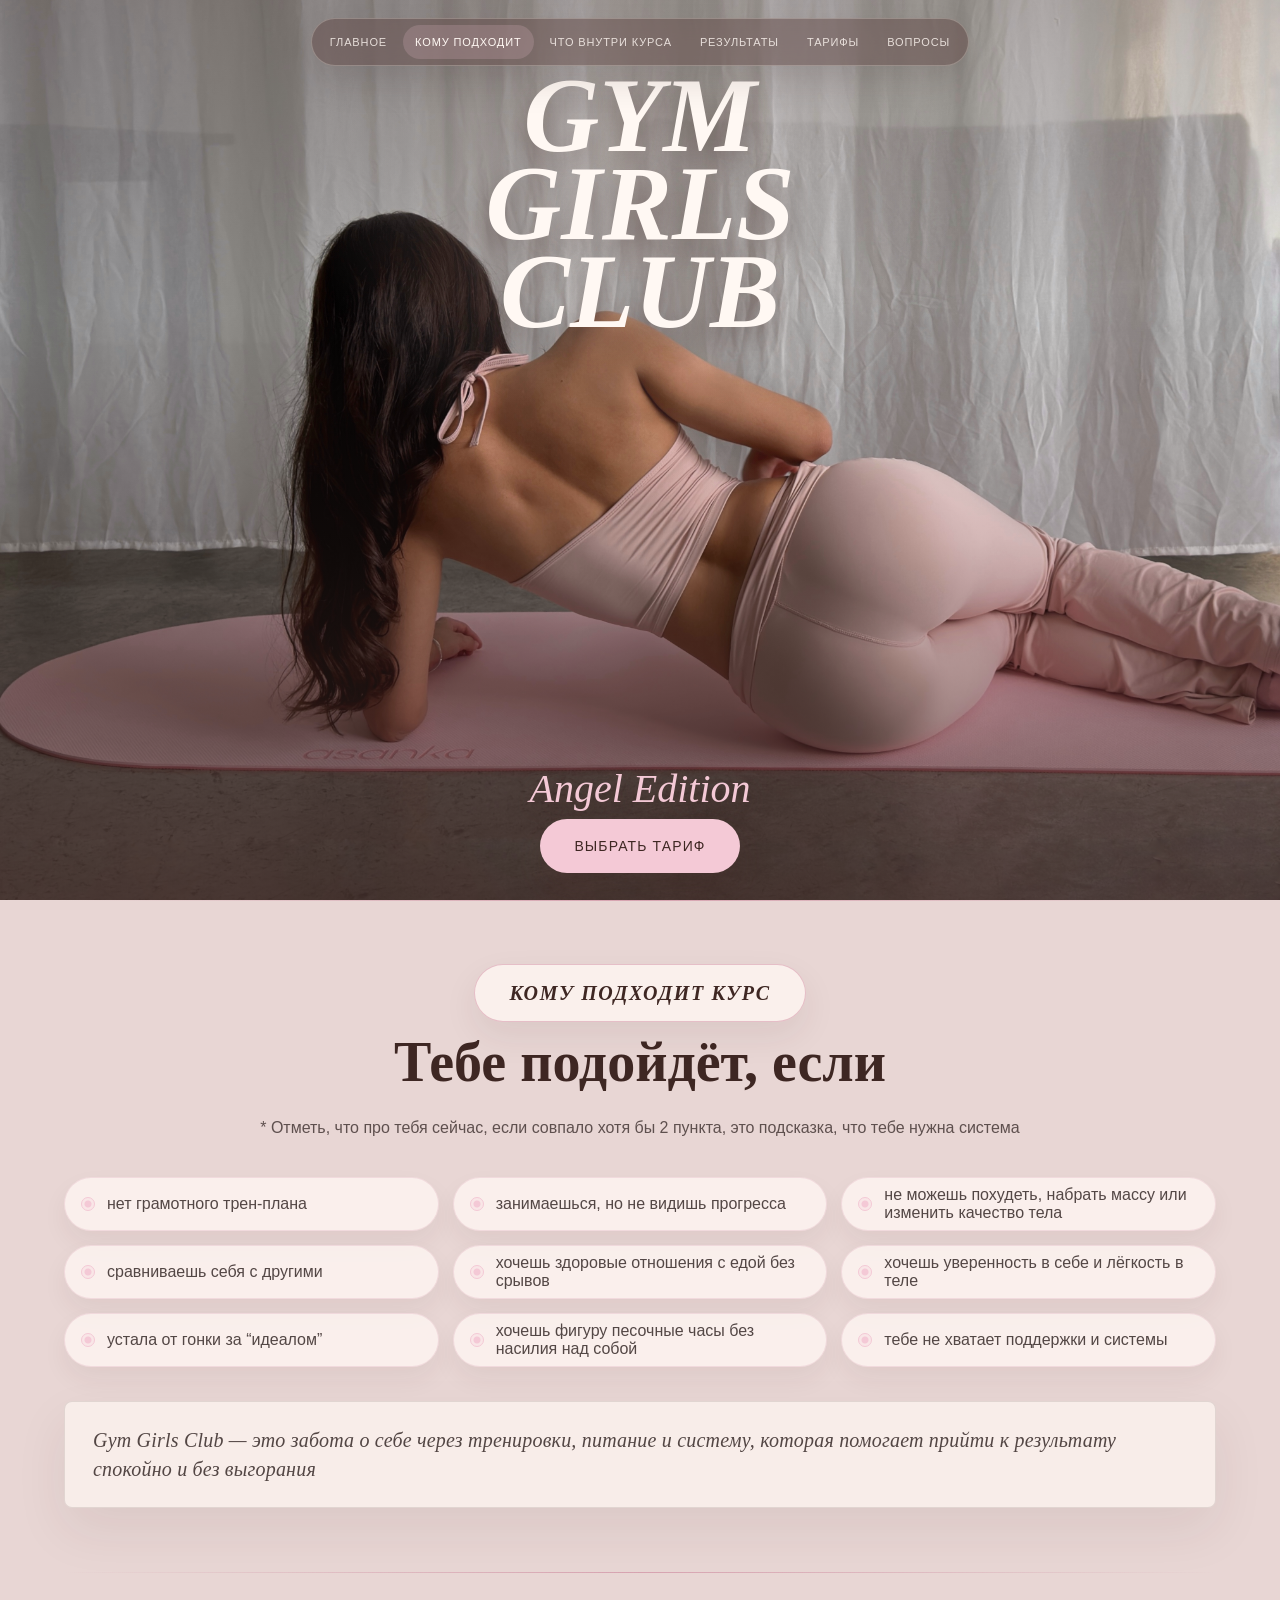
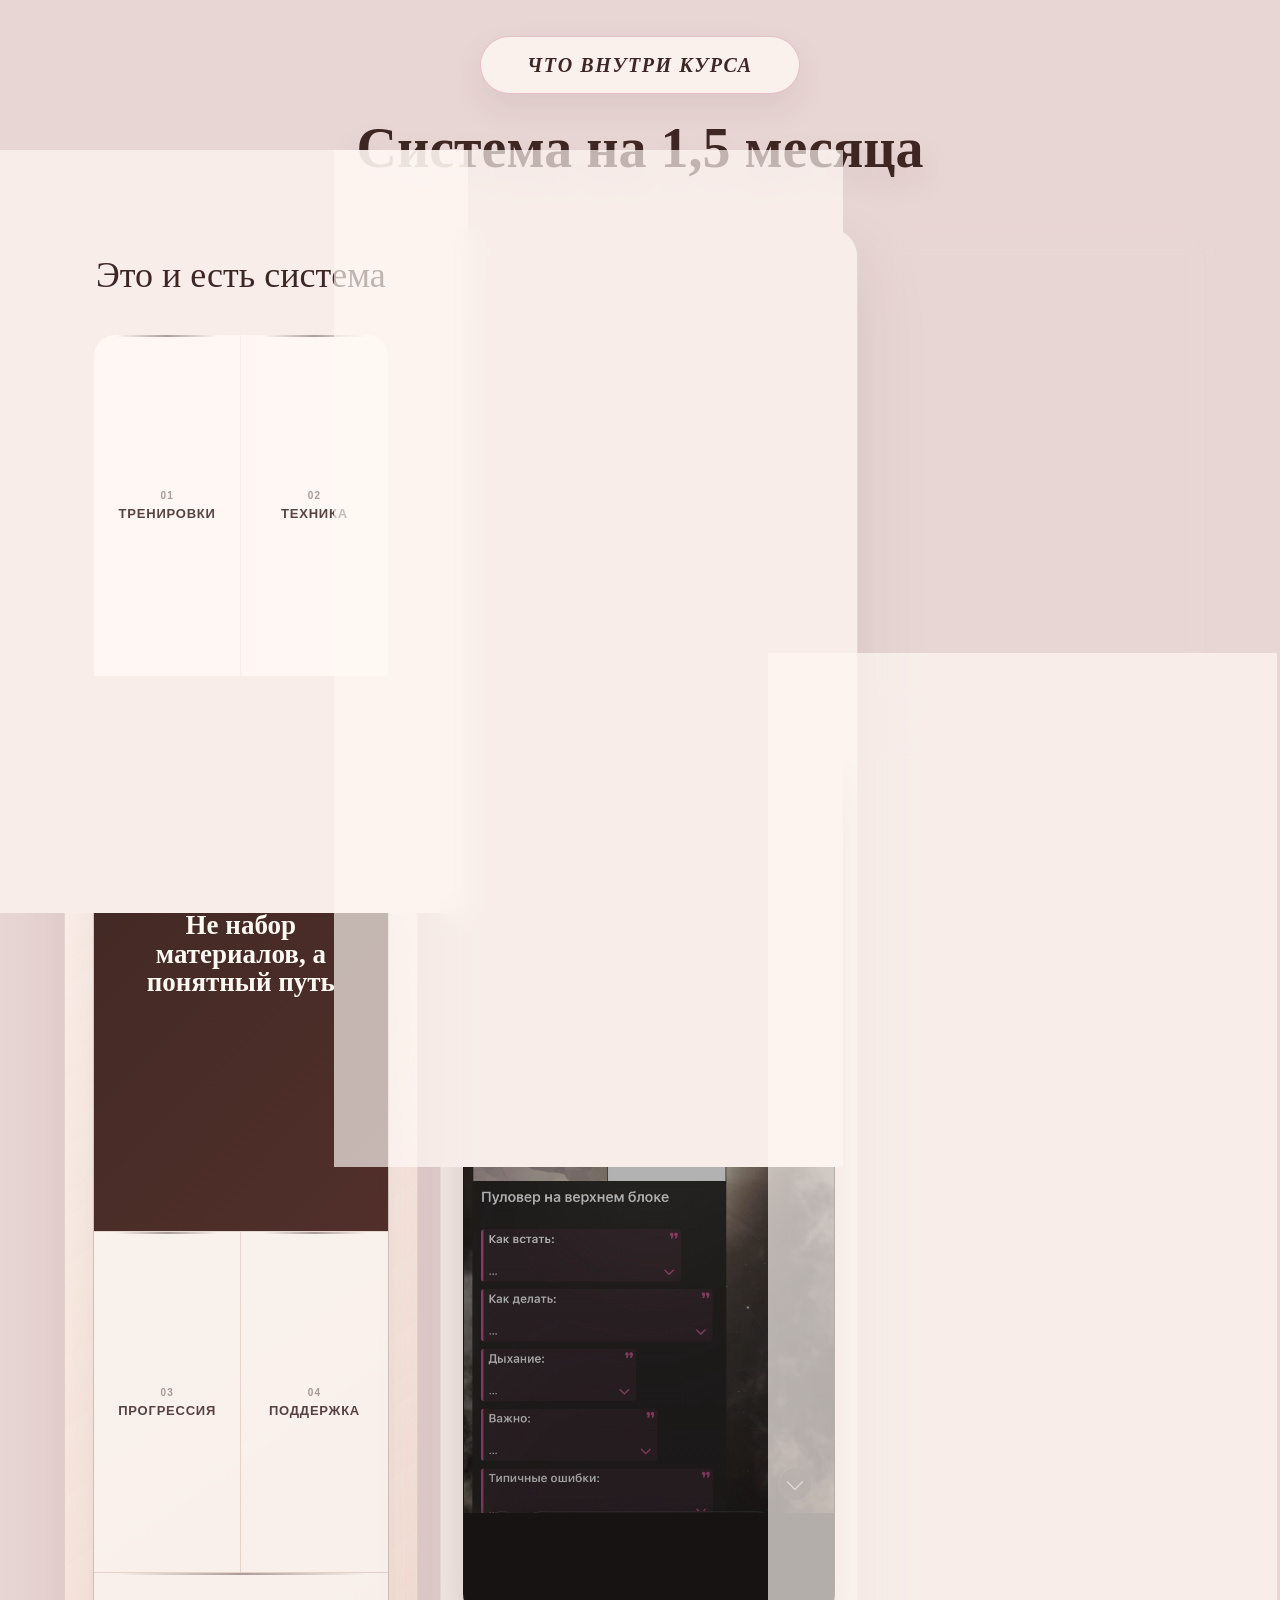
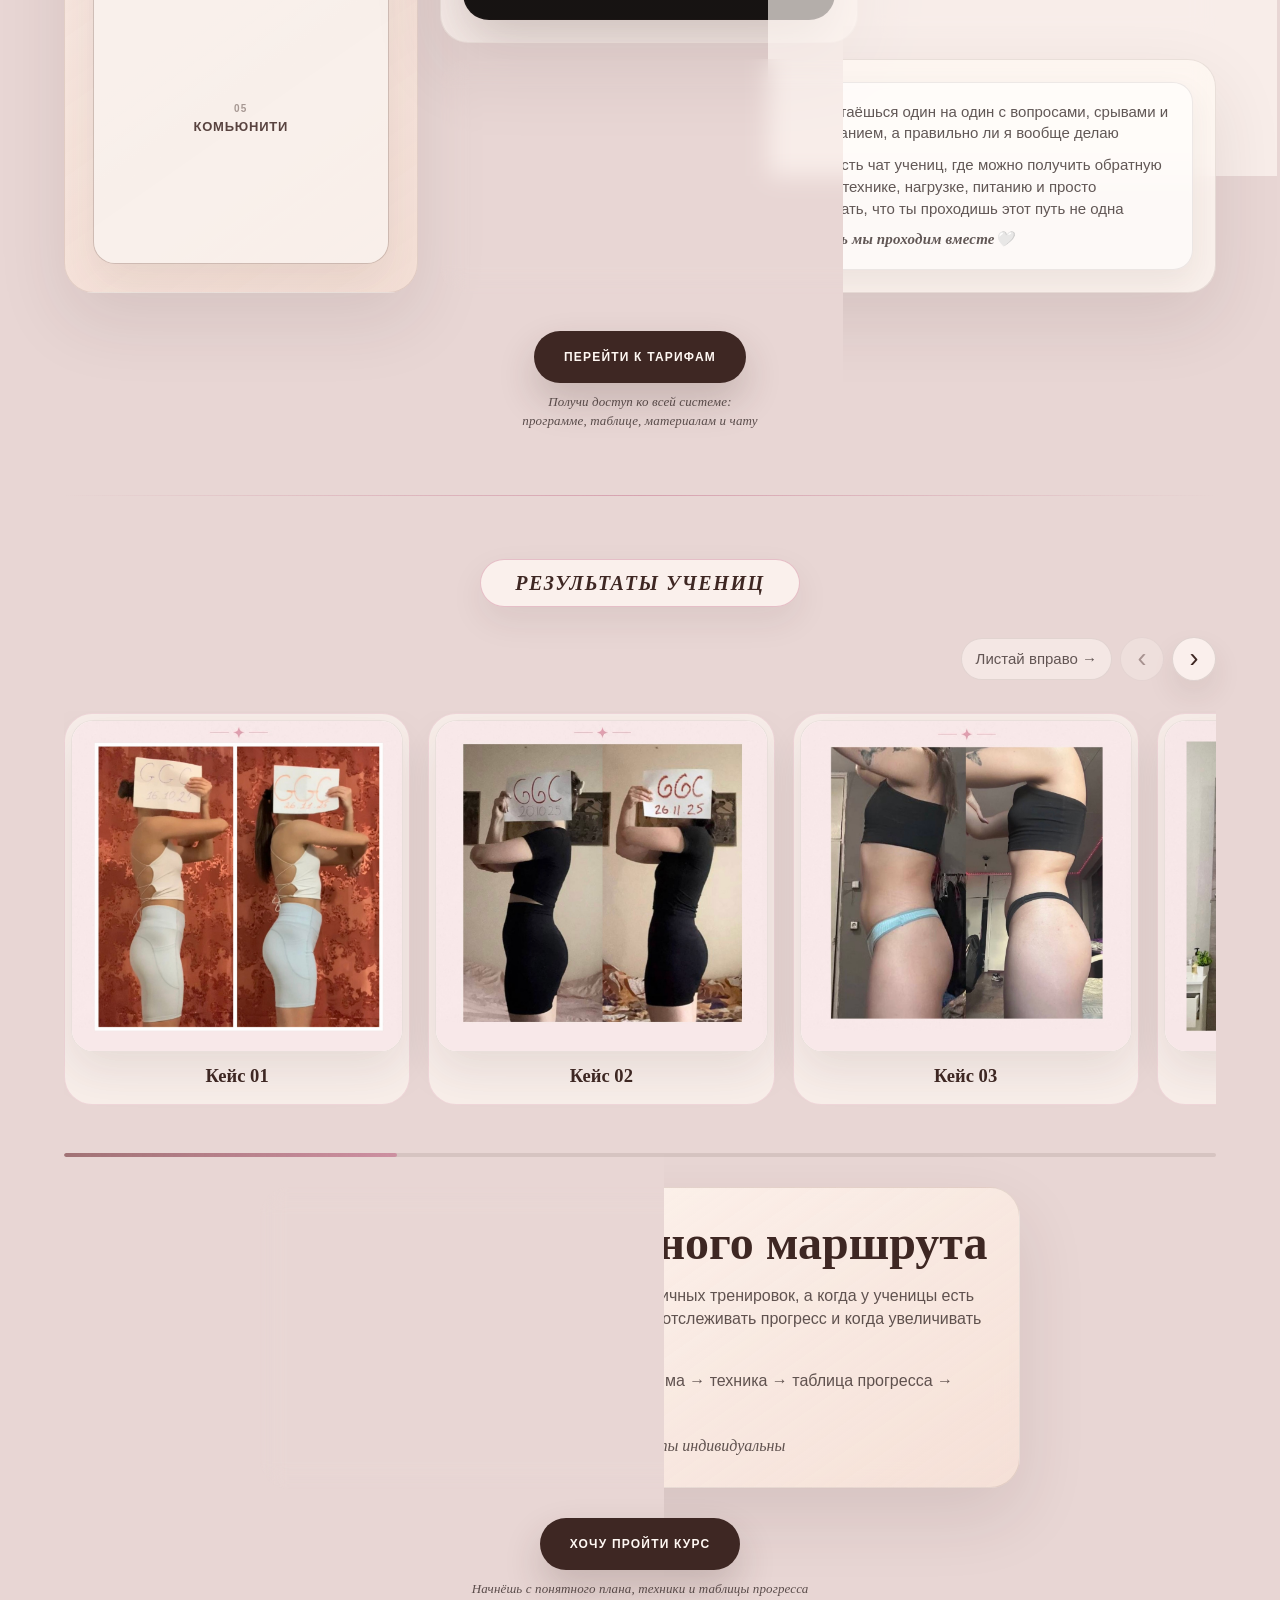
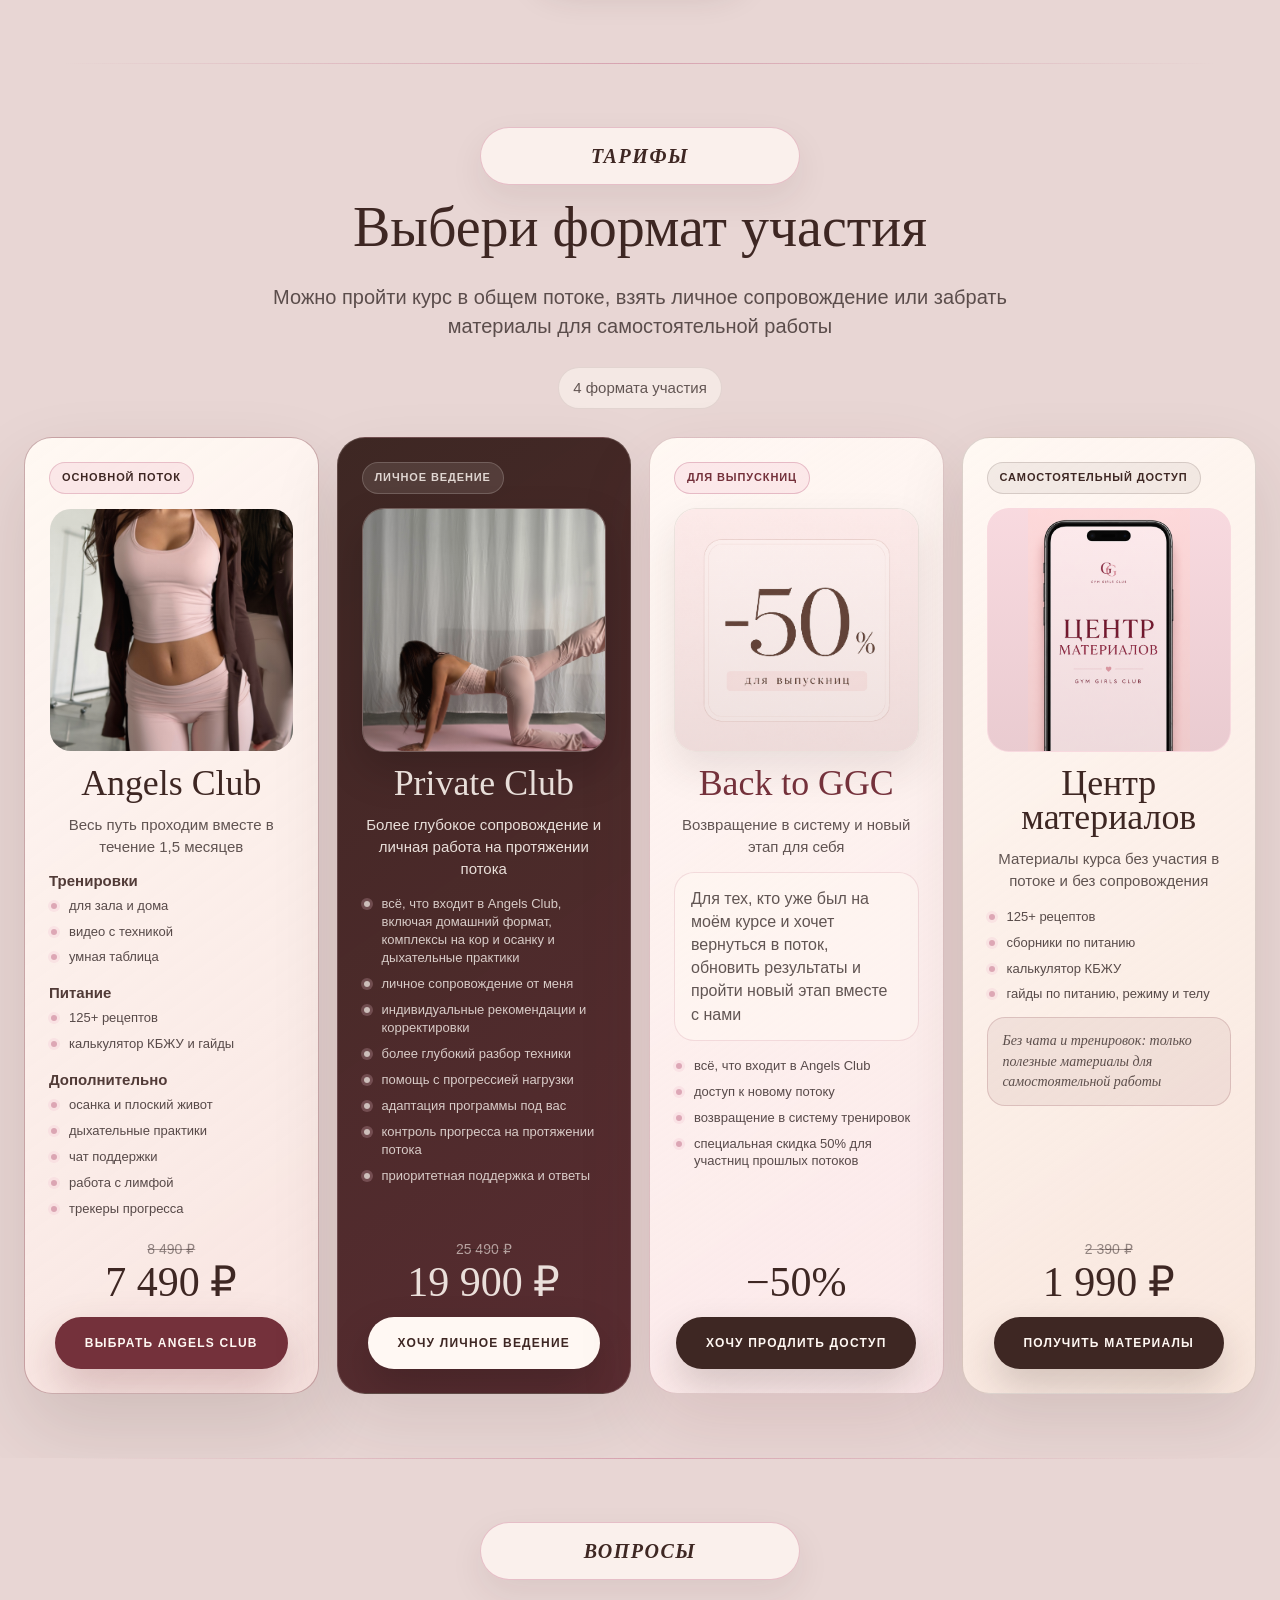
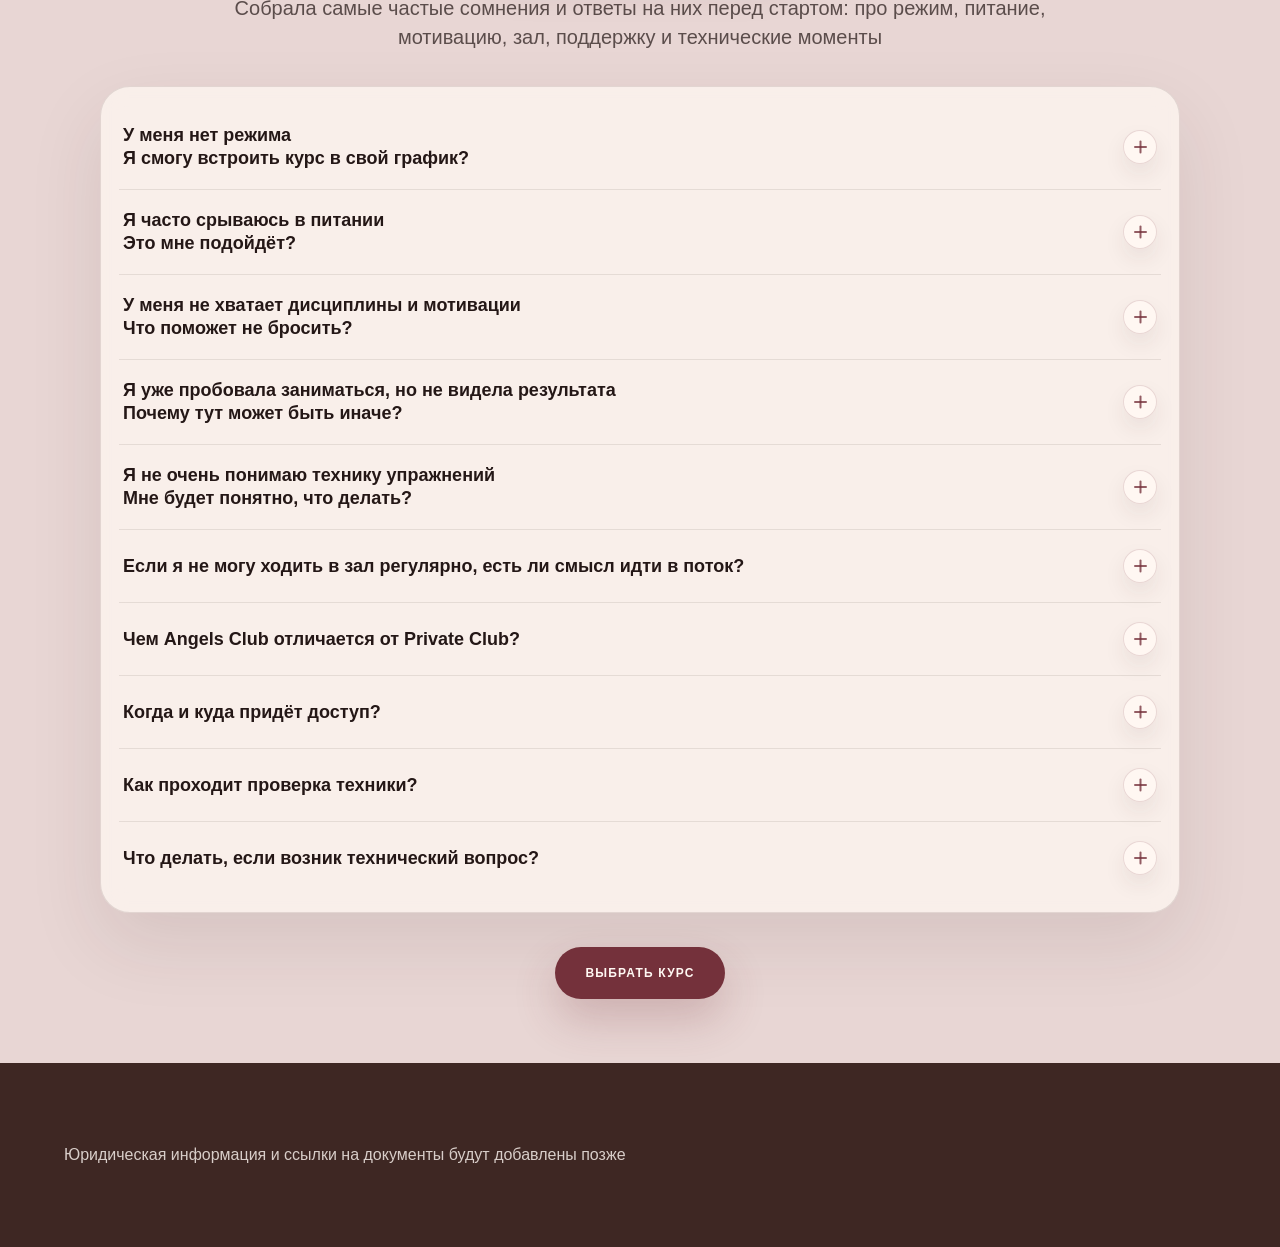
==== commit a54ed5db: "add payment links and align tariffs" ====
--- a/index.html
+++ b/index.html
@@ -635,6 +635,6 @@
     <p>Юридическая информация и ссылки на документы будут добавлены позже</p>
   </footer>
 
-  <script src="assets/js/main.js?v=no-text-dots-1"></script>
+  <script src="assets/js/main.js?v=tariff-links-1"></script>
 </body>
 </html>
--- a/assets/css/style.css
+++ b/assets/css/style.css
@@ -14,6 +14,7 @@
 
 html {
   scroll-behavior: smooth;
+  scroll-padding-top: 86px;
 }
 
 body {
@@ -43,7 +44,7 @@
   top: 0;
   left: 0;
   right: 0;
-  padding: 14px clamp(16px, 4vw, 48px);
+  padding: 18px clamp(16px, 4vw, 48px) 0;
   pointer-events: none;
 }
 
@@ -57,12 +58,12 @@
   margin: 0 auto;
   padding: 6px;
   overflow-x: auto;
-  border: 1px solid rgba(255, 248, 243, 0.18);
+  border: 1px solid rgba(255, 248, 243, 0.24);
   border-radius: 999px;
-  background: rgba(62, 39, 35, 0.54);
-  box-shadow: 0 12px 34px rgba(36, 23, 22, 0.18);
-  backdrop-filter: blur(18px);
-  -webkit-backdrop-filter: blur(18px);
+  background: rgba(83, 56, 53, 0.42);
+  box-shadow: 0 14px 36px rgba(36, 23, 22, 0.14);
+  backdrop-filter: blur(22px);
+  -webkit-backdrop-filter: blur(22px);
   pointer-events: auto;
   scrollbar-width: none;
 }
@@ -79,7 +80,7 @@
   min-height: 34px;
   padding: 0 12px;
   border-radius: 999px;
-  color: rgba(255, 248, 243, 0.8);
+  color: rgba(255, 248, 243, 0.82);
   font-size: 11px;
   letter-spacing: 0.08em;
   text-decoration: none;
@@ -91,7 +92,7 @@
 nav a:hover,
 nav a:focus-visible,
 nav a[aria-current="page"] {
-  background: rgba(255, 248, 243, 0.16);
+  background: rgba(244, 201, 214, 0.18);
   color: var(--cream);
 }
 
@@ -241,6 +242,11 @@
 main > section:not(.hero),
 footer {
   padding: clamp(56px, 8vw, 96px) clamp(18px, 5vw, 72px);
+}
+
+main > section,
+#tariffs-list {
+  scroll-margin-top: 86px;
 }
 
 main > section:not(.hero) {
@@ -2587,10 +2593,18 @@
   .tariffs__title,
   .tariffs__card--main .tariffs__title {
     font-size: clamp(32px, 2.8vw, 42px);
+    text-align: center;
   }
 
   .tariffs__description {
     font-size: 15px;
+    text-align: center;
+  }
+
+  .tariffs__price {
+    width: 100%;
+    justify-items: center;
+    text-align: center;
   }
 
   .tariffs__features {
@@ -2884,15 +2898,19 @@
 }
 
 @media (max-width: 760px) {
+  html {
+    scroll-padding-top: 68px;
+  }
+
   header {
-    padding: max(10px, env(safe-area-inset-top)) 0 0;
+    padding: max(14px, env(safe-area-inset-top)) 0 0;
   }
 
   nav {
     justify-content: flex-start;
     max-width: calc(100vw - 20px);
     padding: 5px;
-    background: rgba(62, 39, 35, 0.66);
+    background: rgba(83, 56, 53, 0.46);
     scroll-padding-inline: 10px;
   }
 
@@ -2901,6 +2919,11 @@
     padding: 0 10px;
     font-size: 10px;
     letter-spacing: 0.06em;
+  }
+
+  main > section,
+  #tariffs-list {
+    scroll-margin-top: 68px;
   }
 
   .hero__photo {
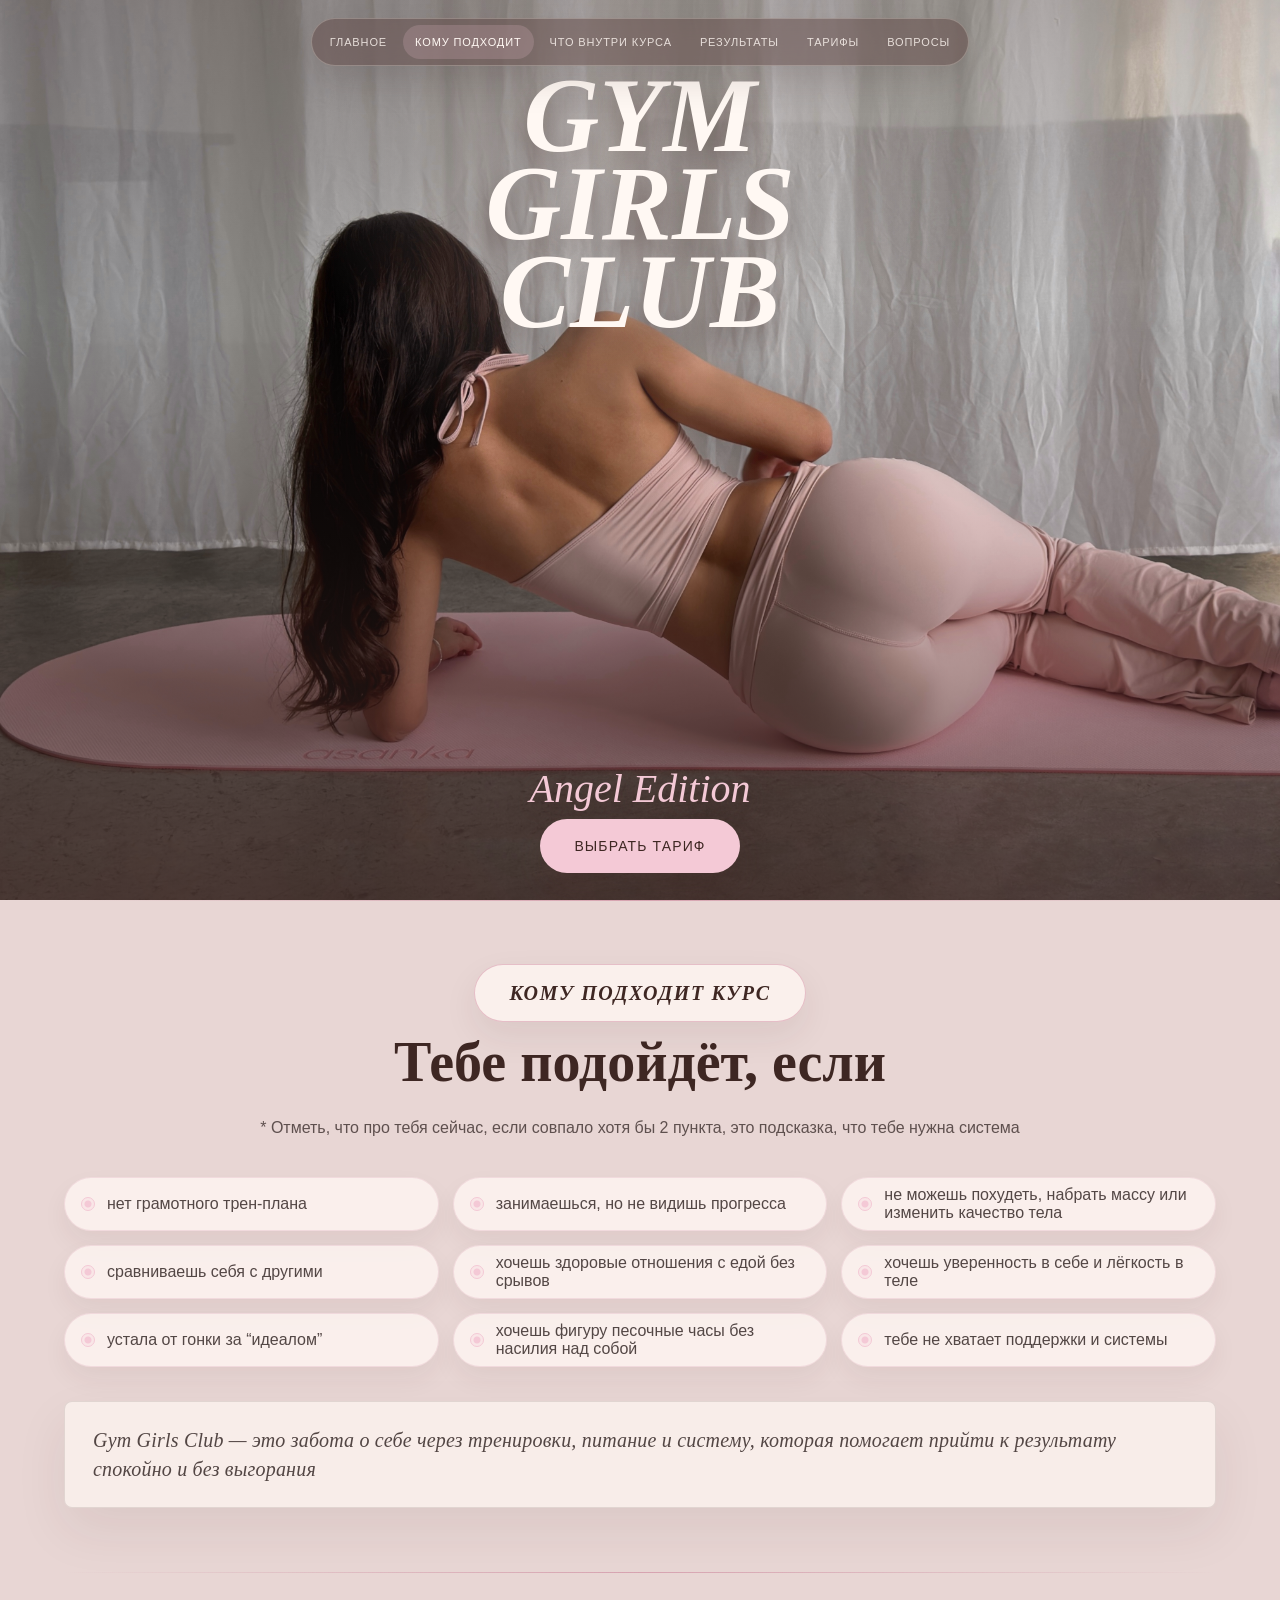
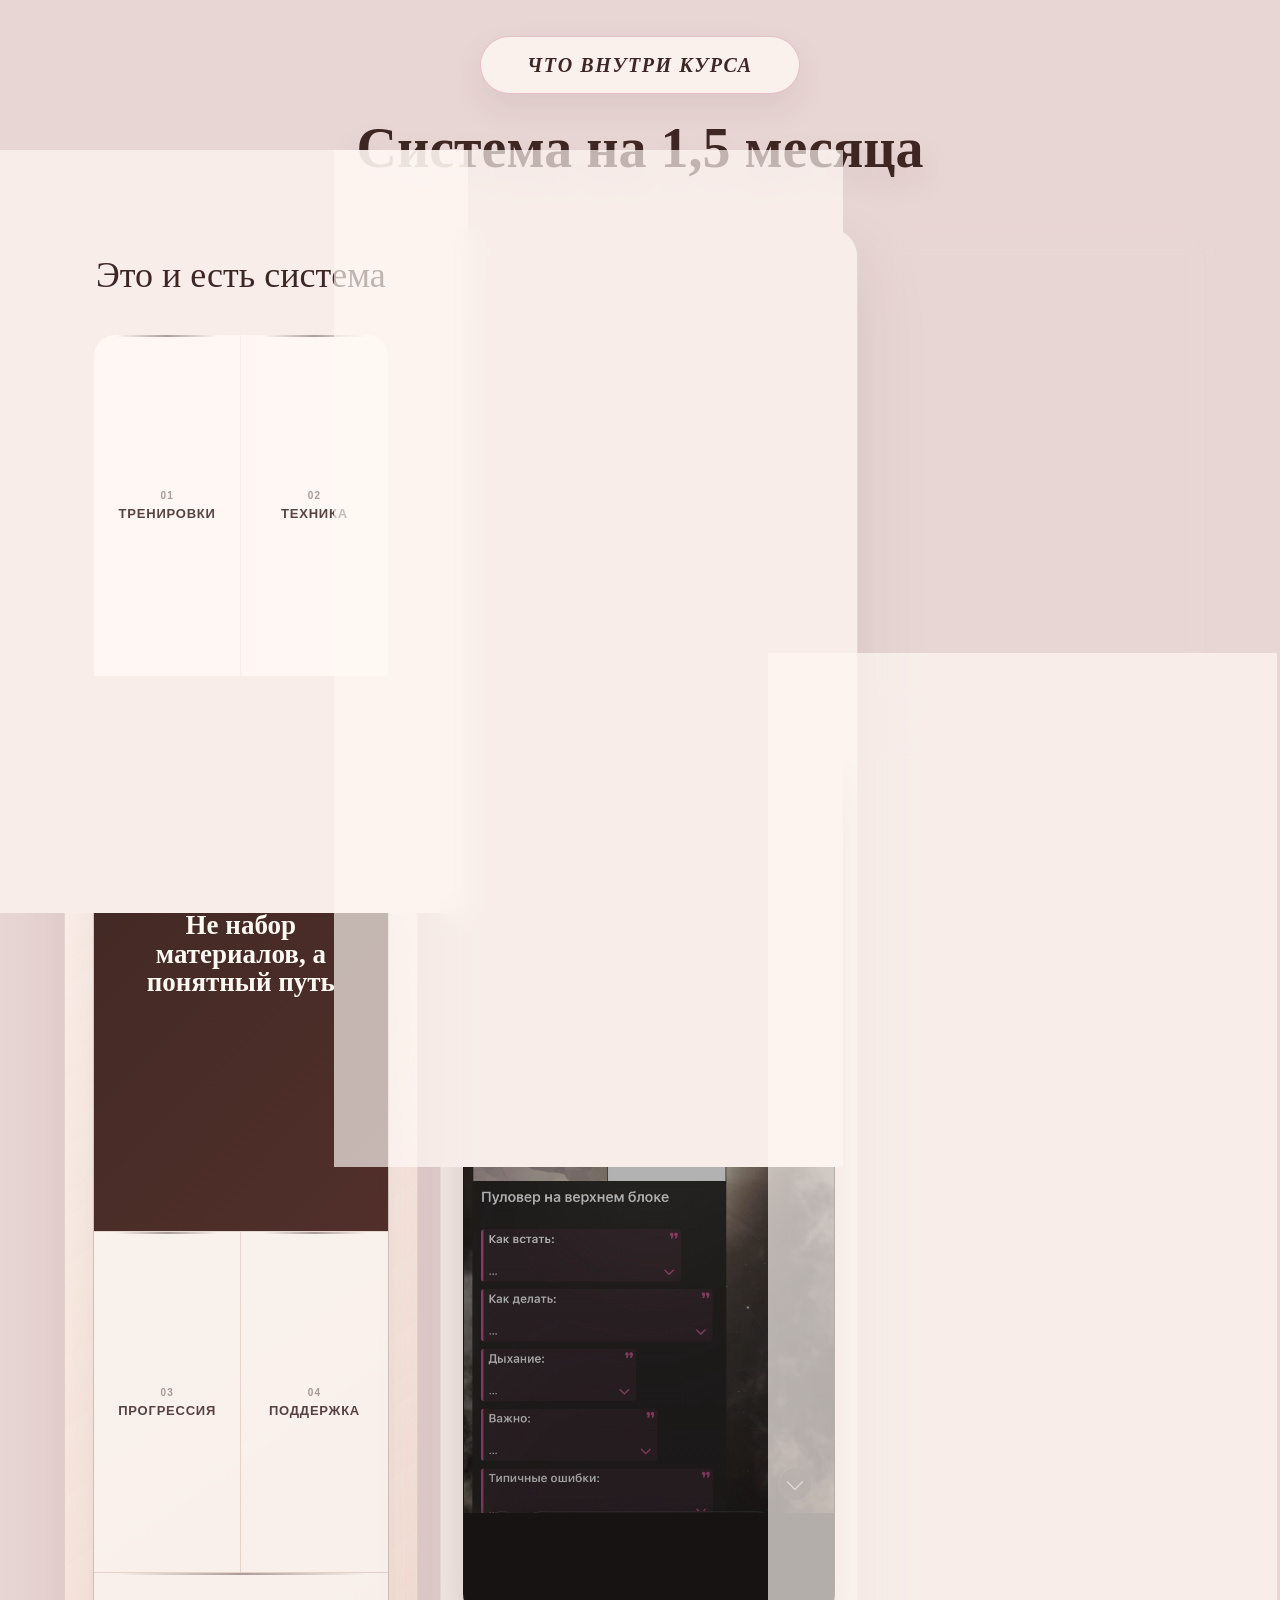
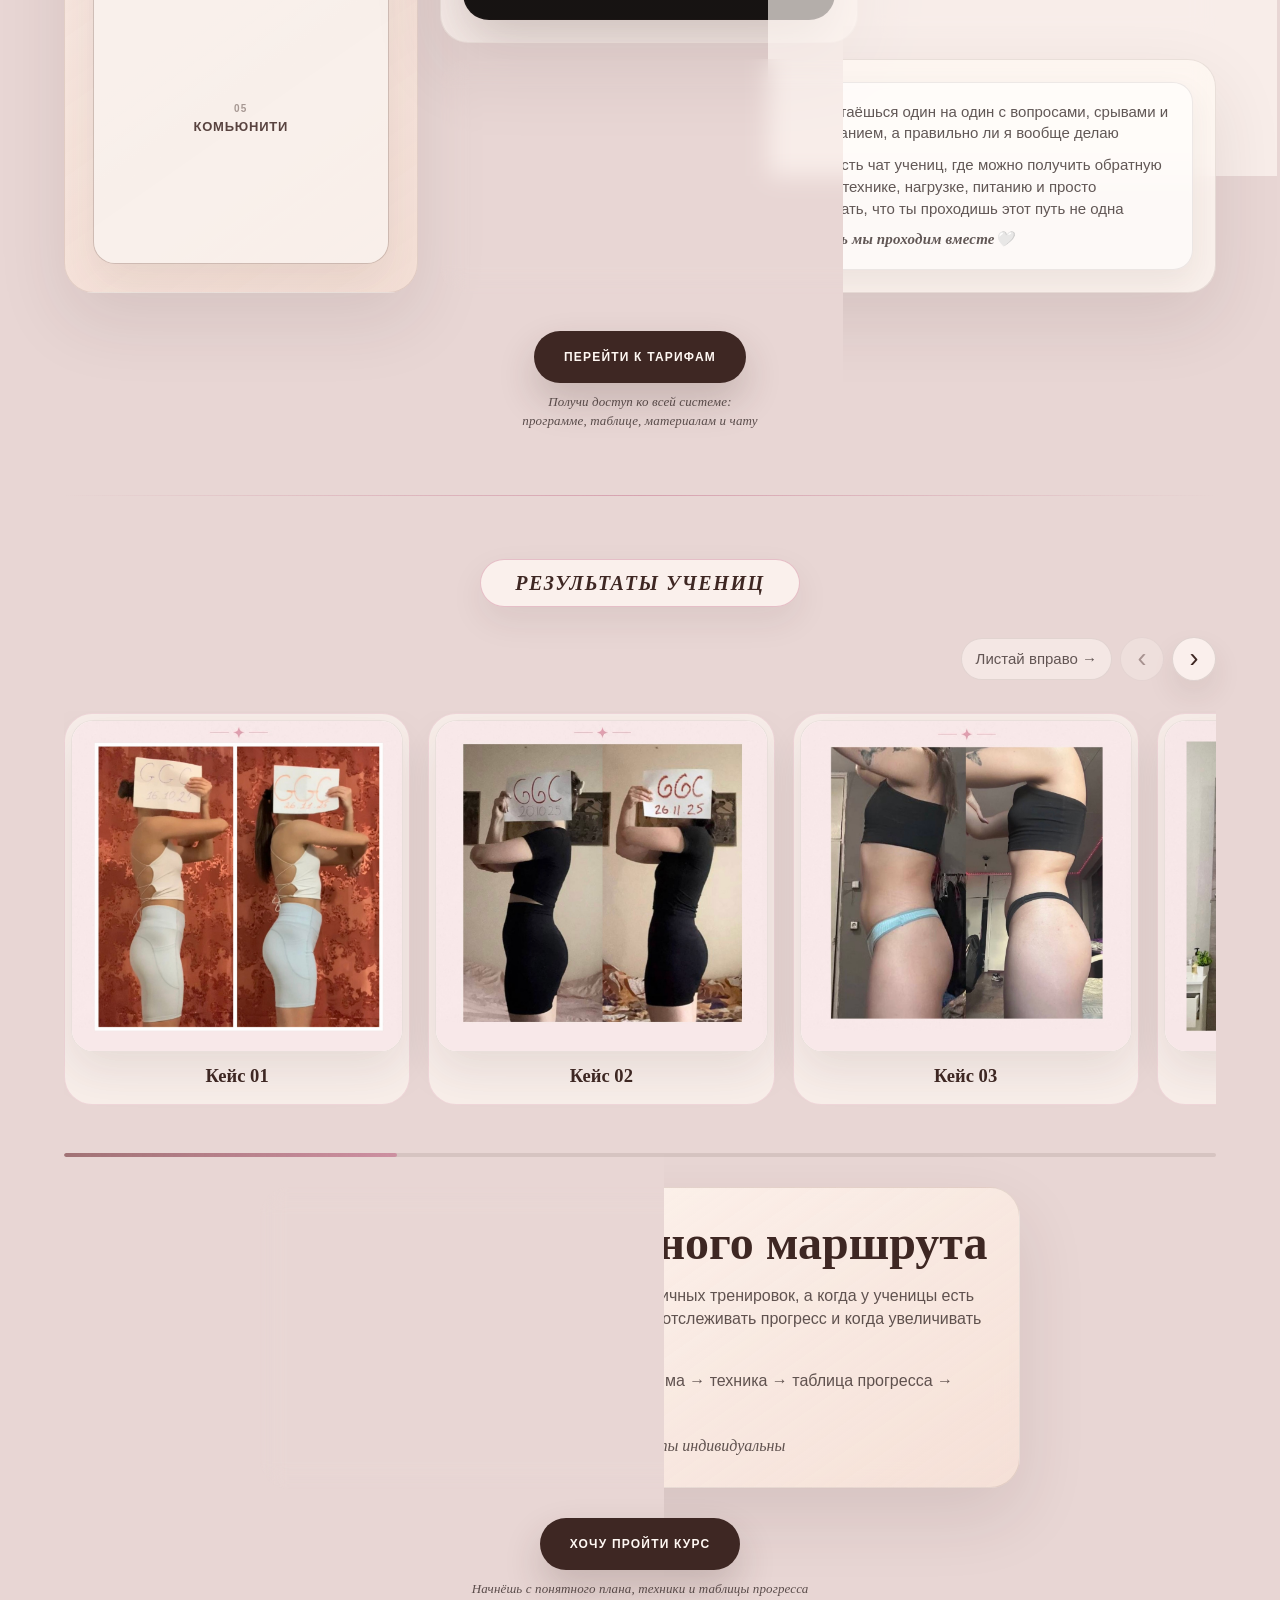
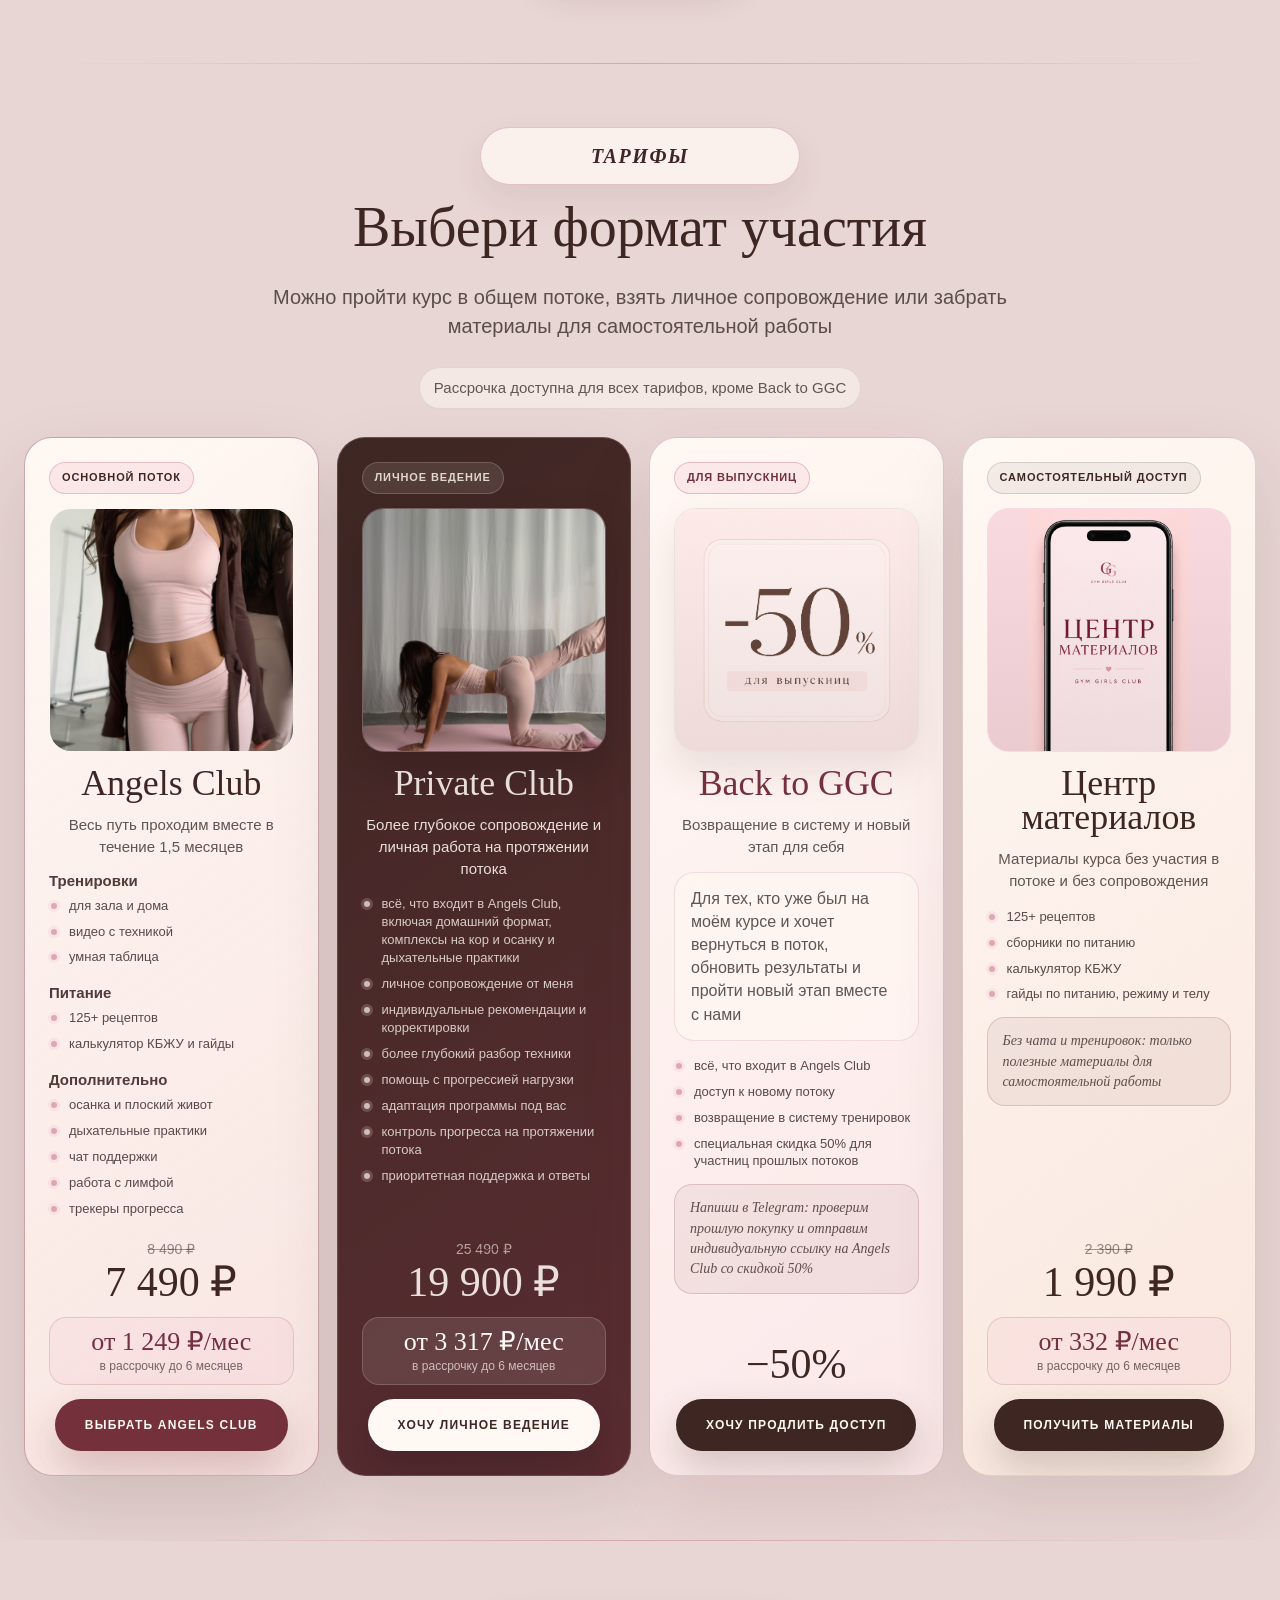
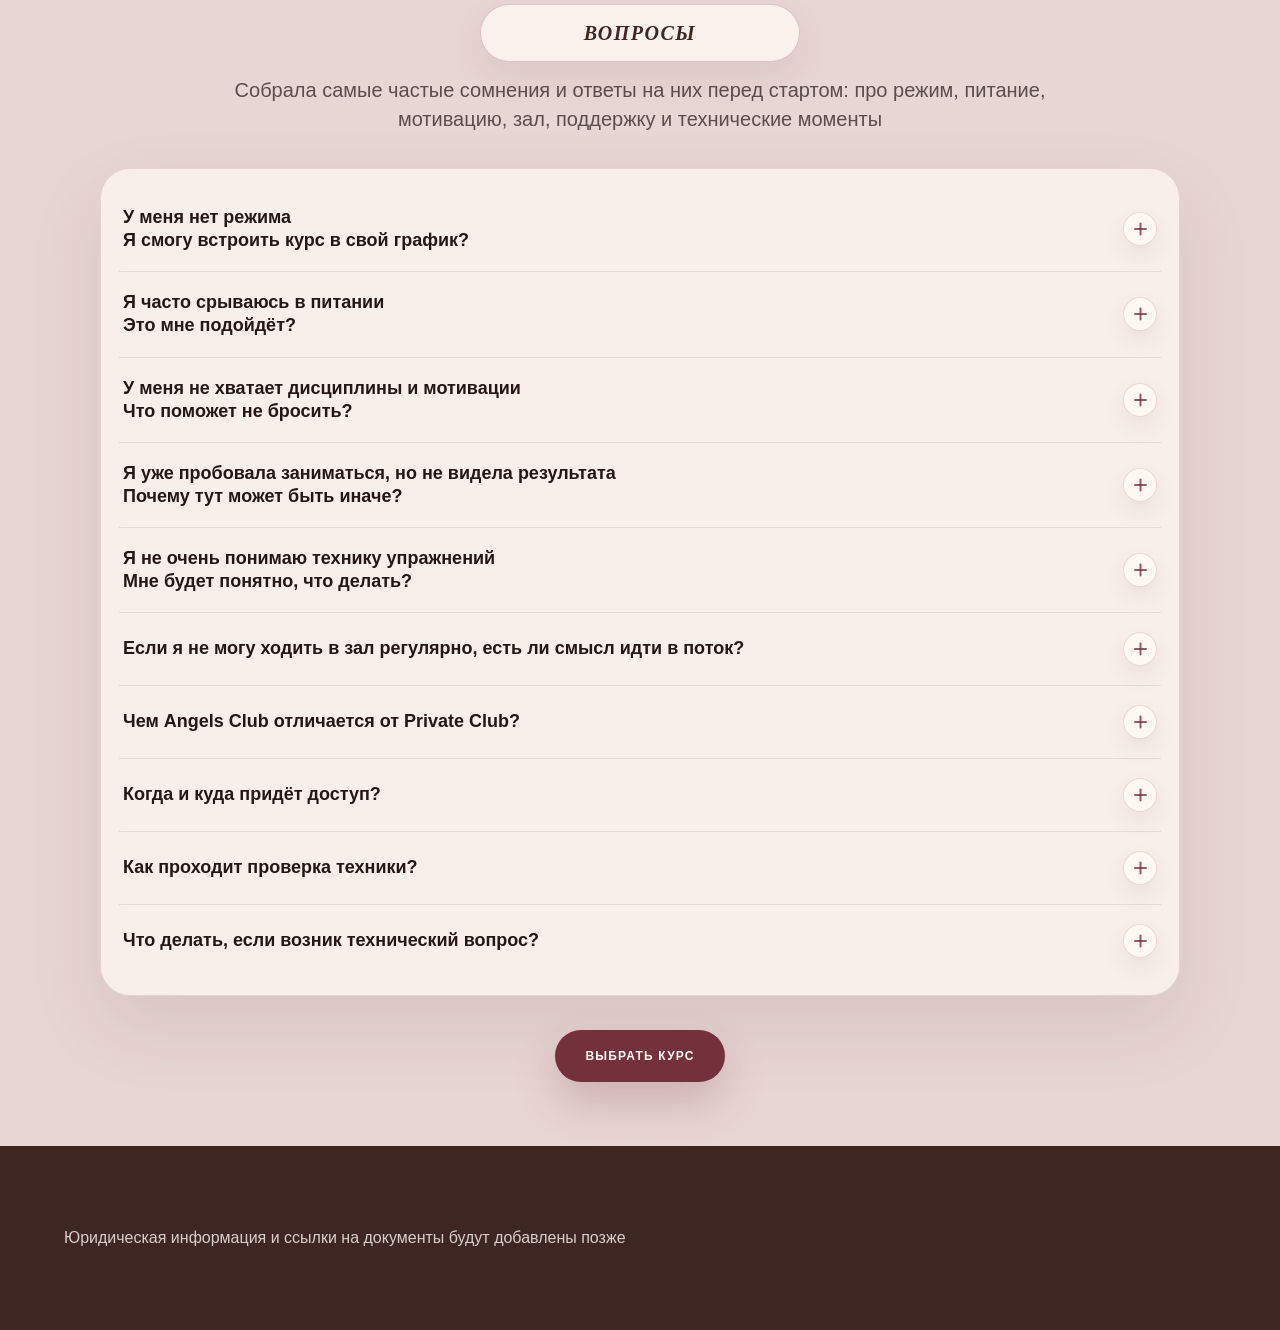
==== commit d934c0f9: "add tariff installment and renewal flow" ====
--- a/index.html
+++ b/index.html
@@ -5,7 +5,7 @@
   <meta name="viewport" content="width=device-width, initial-scale=1.0">
   <meta name="description" content="Статический лендинг фитнес-курса с будущей оплатой через GetCourse.">
   <title>Фитнес-курс — лендинг</title>
-  <link rel="stylesheet" href="assets/css/style.css?v=materials-note-lower-1">
+  <link rel="stylesheet" href="assets/css/style.css?v=tariff-flow-1">
 </head>
 <body>
   <header>
@@ -480,7 +480,7 @@
 
         <div class="tariffs__meta reveal-up">
           <span class="tariffs__scroll-hint">Листай форматы →</span>
-          <span class="tariffs__desktop-count">4 формата участия</span>
+          <span class="tariffs__desktop-count">Рассрочка доступна для всех тарифов, кроме Back to GGC</span>
           <div class="tariffs__carousel-controls" aria-label="Управление лентой тарифов">
             <button class="tariffs__carousel-arrow" type="button" data-tariffs-scroll="prev" aria-label="Показать предыдущий тариф">‹</button>
             <button class="tariffs__carousel-arrow" type="button" data-tariffs-scroll="next" aria-label="Показать следующий тариф">›</button>
@@ -635,6 +635,6 @@
     <p>Юридическая информация и ссылки на документы будут добавлены позже</p>
   </footer>
 
-  <script src="assets/js/main.js?v=tariff-links-1"></script>
+  <script src="assets/js/main.js?v=tariff-flow-1"></script>
 </body>
 </html>
--- a/assets/css/style.css
+++ b/assets/css/style.css
@@ -2247,6 +2247,32 @@
   text-decoration-thickness: 1px;
 }
 
+.tariffs__installment {
+  display: grid;
+  justify-items: center;
+  gap: 4px;
+  width: 100%;
+  padding: 11px 13px;
+  border: 1px solid rgba(116, 49, 59, 0.16);
+  border-radius: 17px;
+  background: rgba(244, 201, 214, 0.24);
+  text-align: center;
+}
+
+.tariffs__installment strong {
+  color: #74313b;
+  font-family: Georgia, "Times New Roman", serif;
+  font-size: clamp(21px, 2.3vw, 26px);
+  font-weight: 400;
+  line-height: 1;
+}
+
+.tariffs__installment span {
+  color: rgba(36, 23, 22, 0.62);
+  font-size: 12px;
+  line-height: 1.2;
+}
+
 .tariffs__card--alumni .tariffs__price {
   justify-items: center;
   text-align: center;
@@ -2262,6 +2288,19 @@
 
 .tariffs__card--premium .tariffs__old-price {
   color: rgba(255, 248, 243, 0.58);
+}
+
+.tariffs__card--premium .tariffs__installment {
+  border-color: rgba(255, 248, 243, 0.18);
+  background: rgba(255, 248, 243, 0.1);
+}
+
+.tariffs__card--premium .tariffs__installment strong {
+  color: var(--cream);
+}
+
+.tariffs__card--premium .tariffs__installment span {
+  color: rgba(255, 248, 243, 0.68);
 }
 
 .tariffs__feature-groups,
@@ -2346,6 +2385,10 @@
 }
 
 .tariffs__price + .tariffs__cta {
+  margin-top: 0;
+}
+
+.tariffs__installment + .tariffs__cta {
   margin-top: 0;
 }
 
@@ -2685,8 +2728,12 @@
     order: 9;
   }
 
+  .tariffs__installment {
+    order: 10;
+  }
+
   .tariffs__cta {
-    order: 10;
+    order: 11;
   }
 
   .tariffs__badge {
@@ -2862,6 +2909,10 @@
     margin-top: 9px;
   }
 
+  .tariffs__installment + .tariffs__cta {
+    margin-top: 9px;
+  }
+
   .faq__accordion {
     padding: 10px 14px;
     border-radius: 24px;
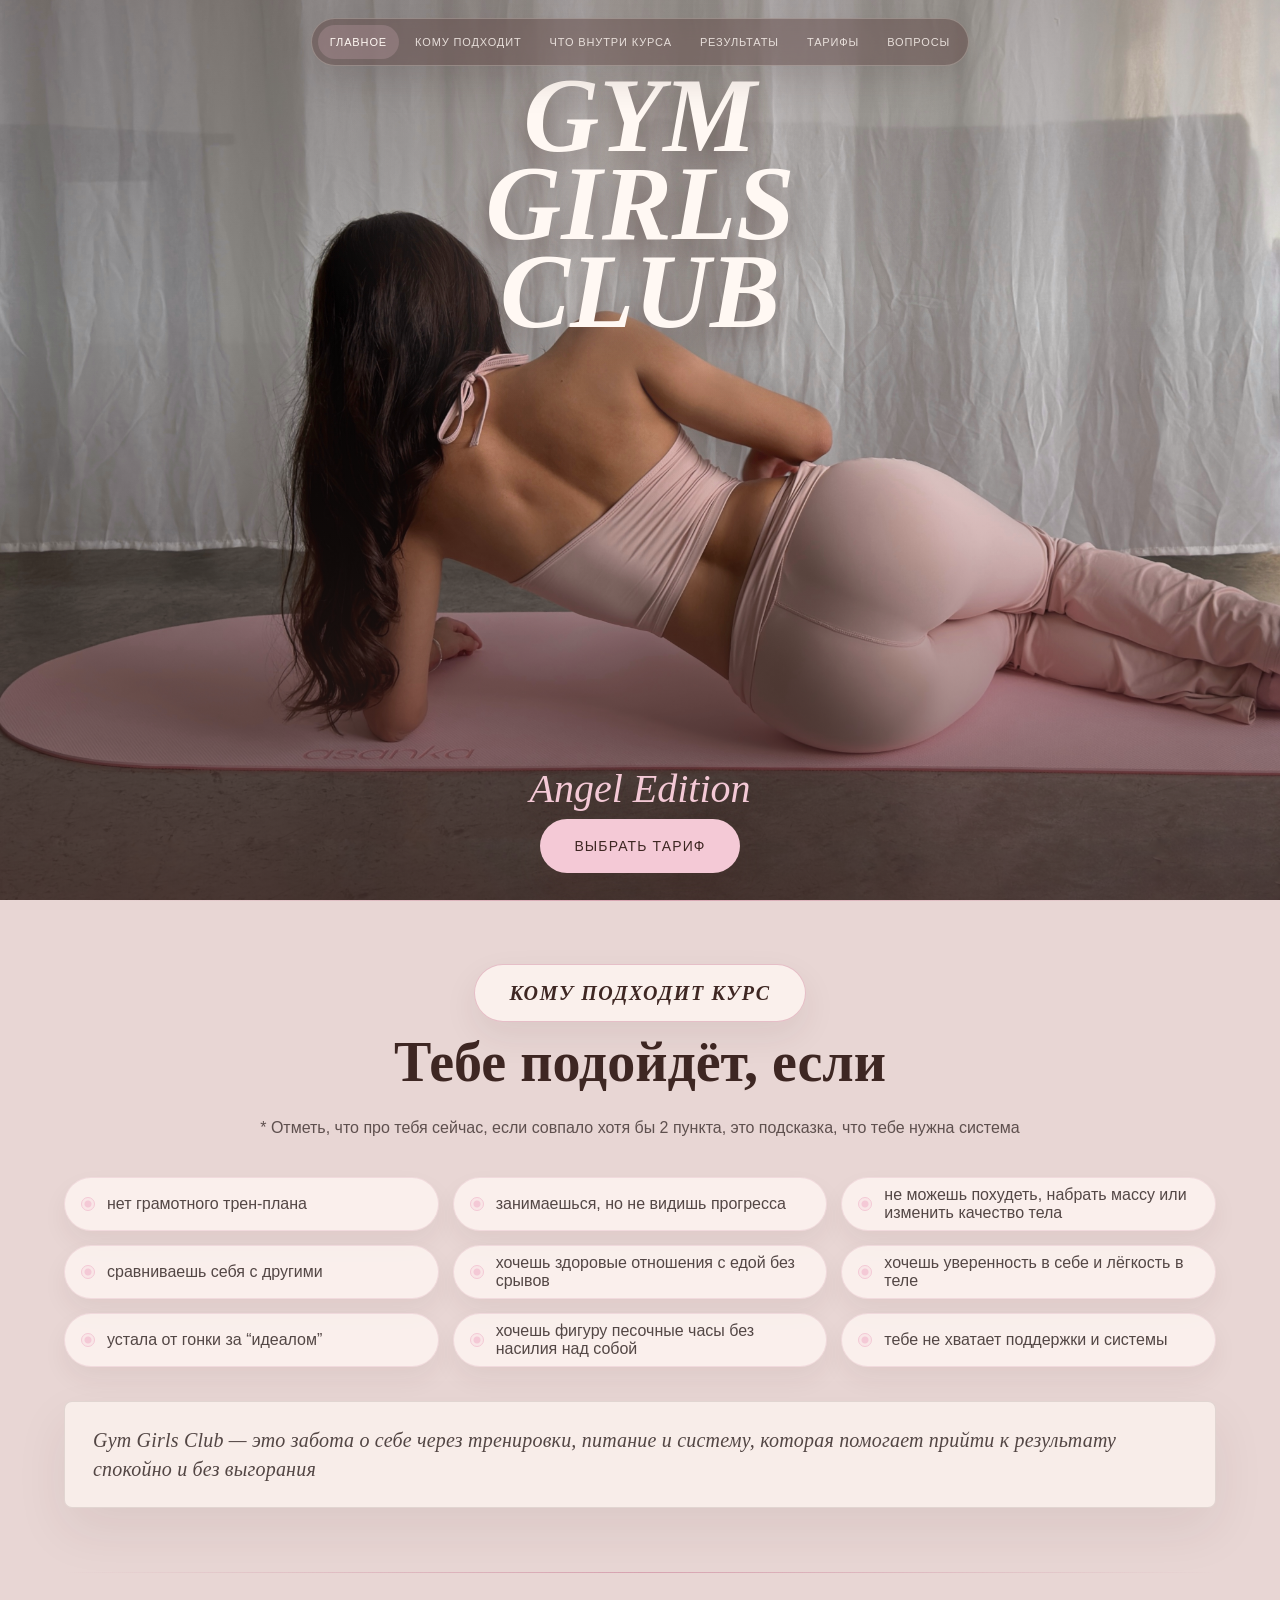
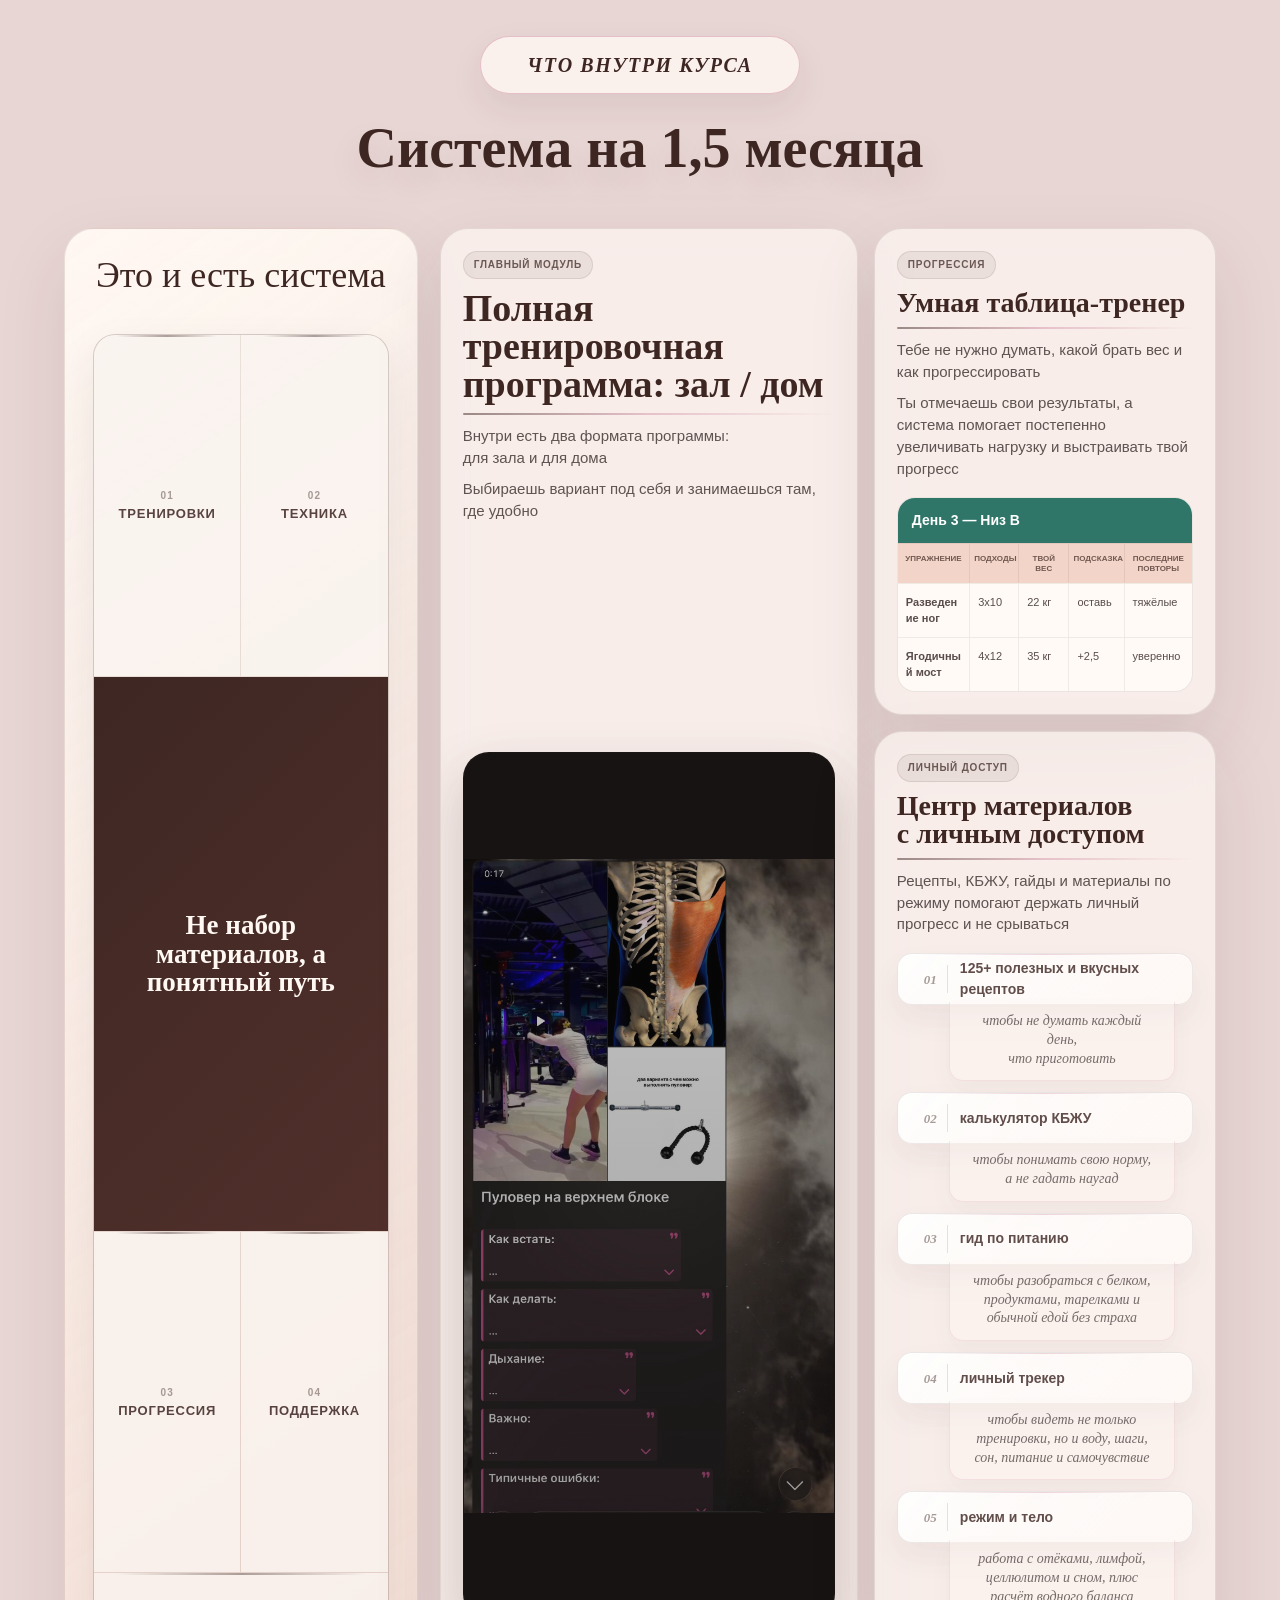
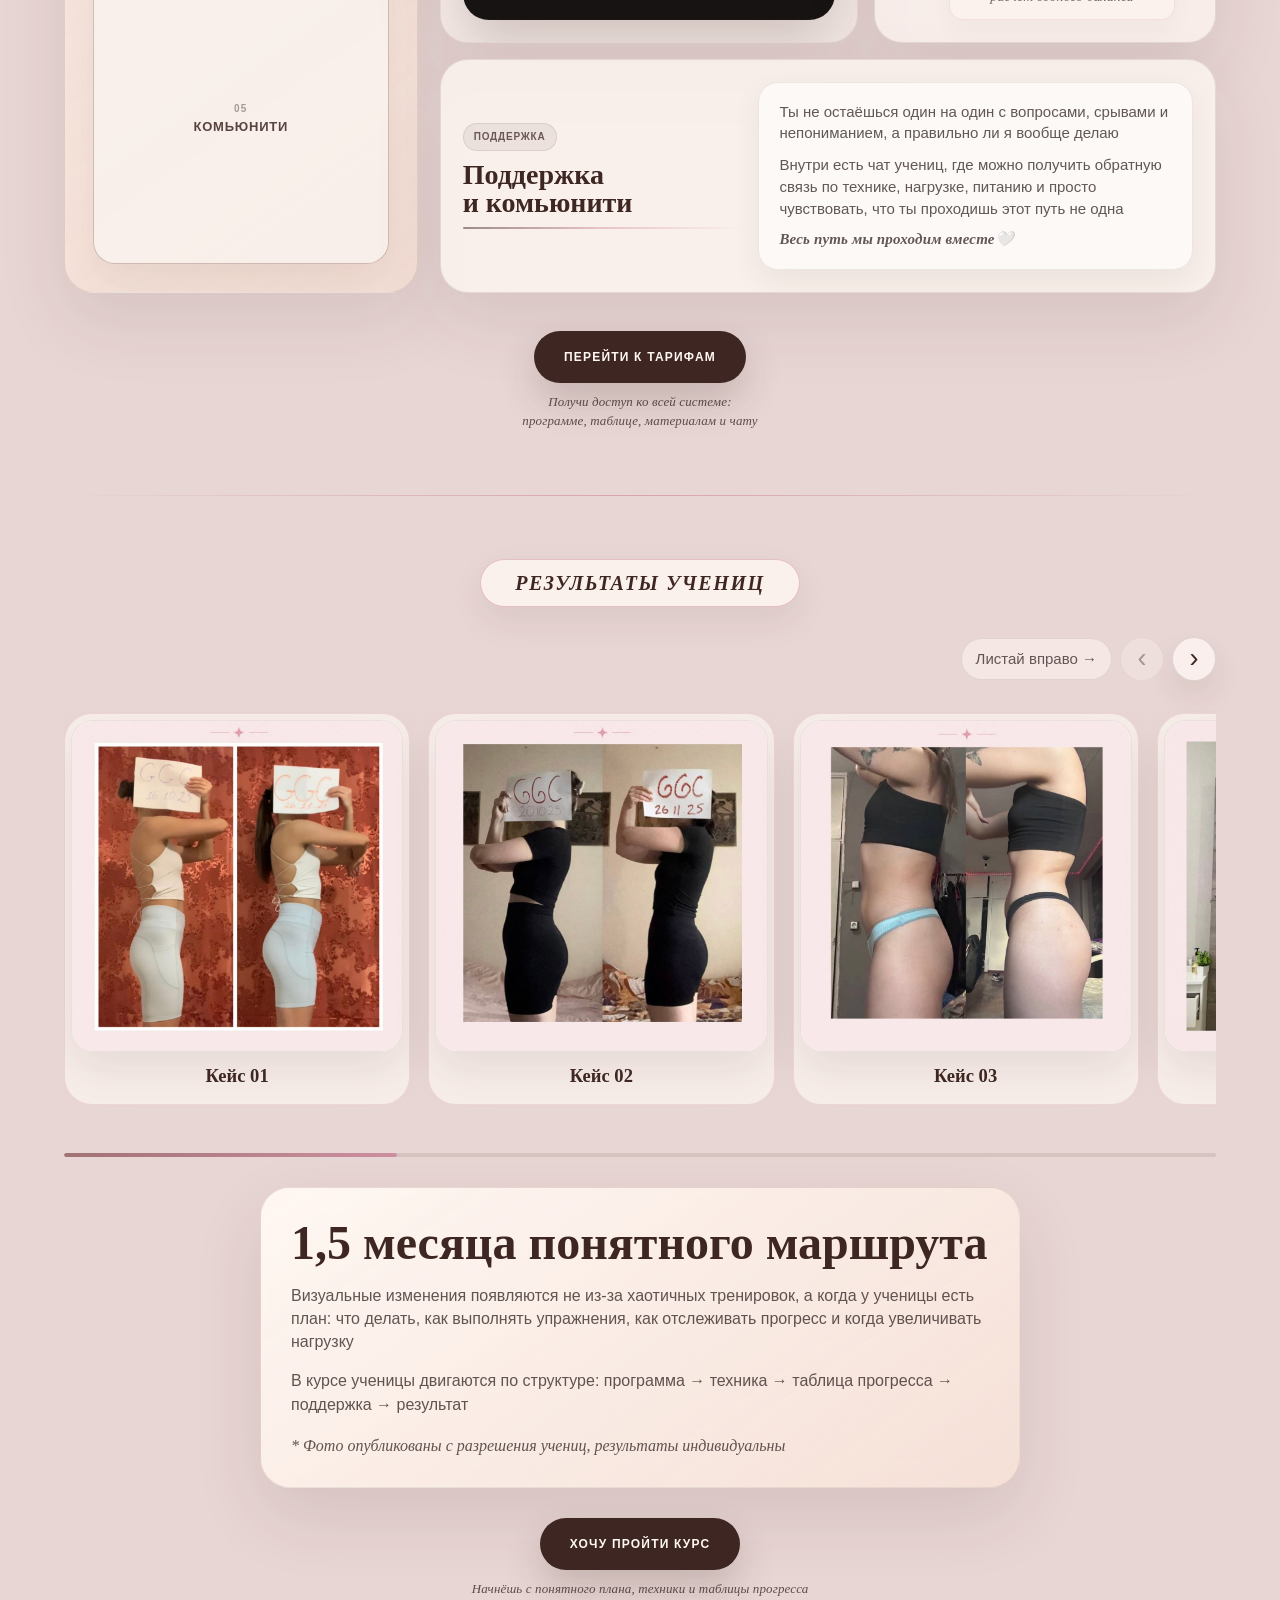
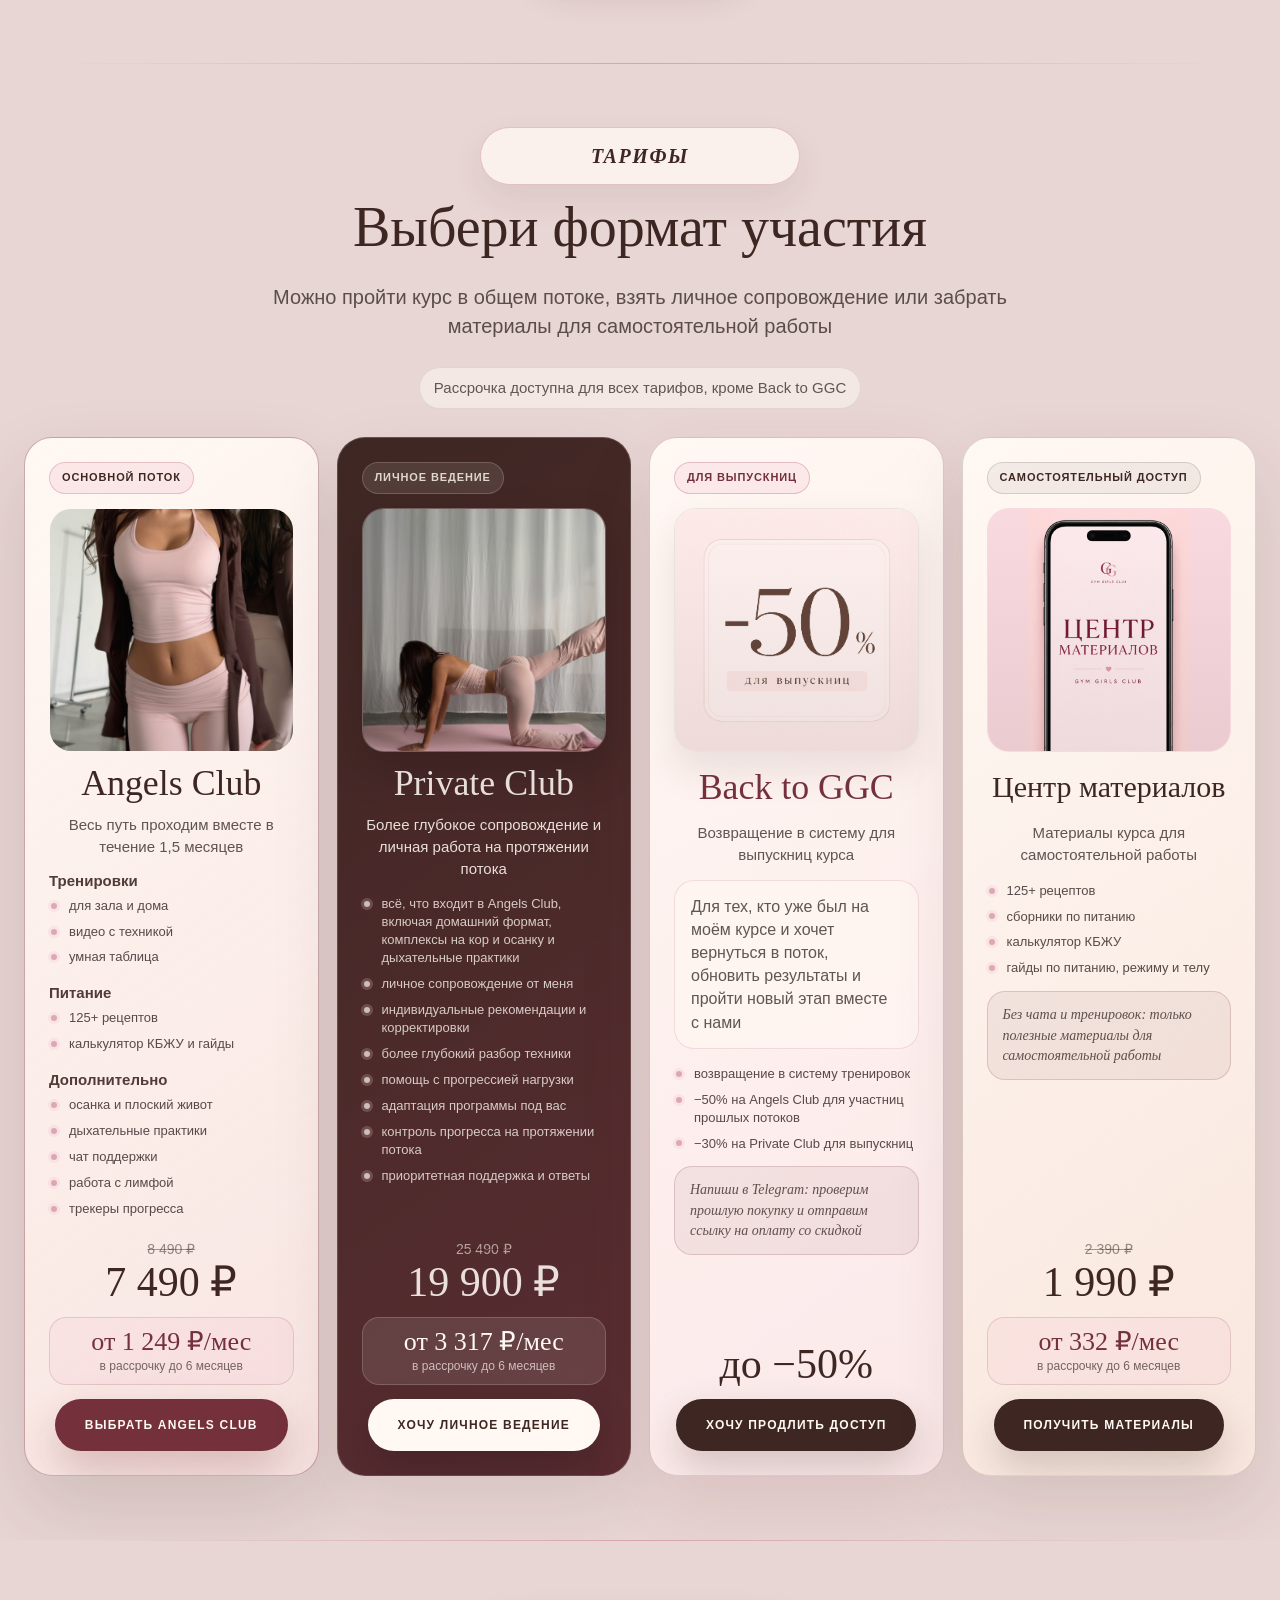
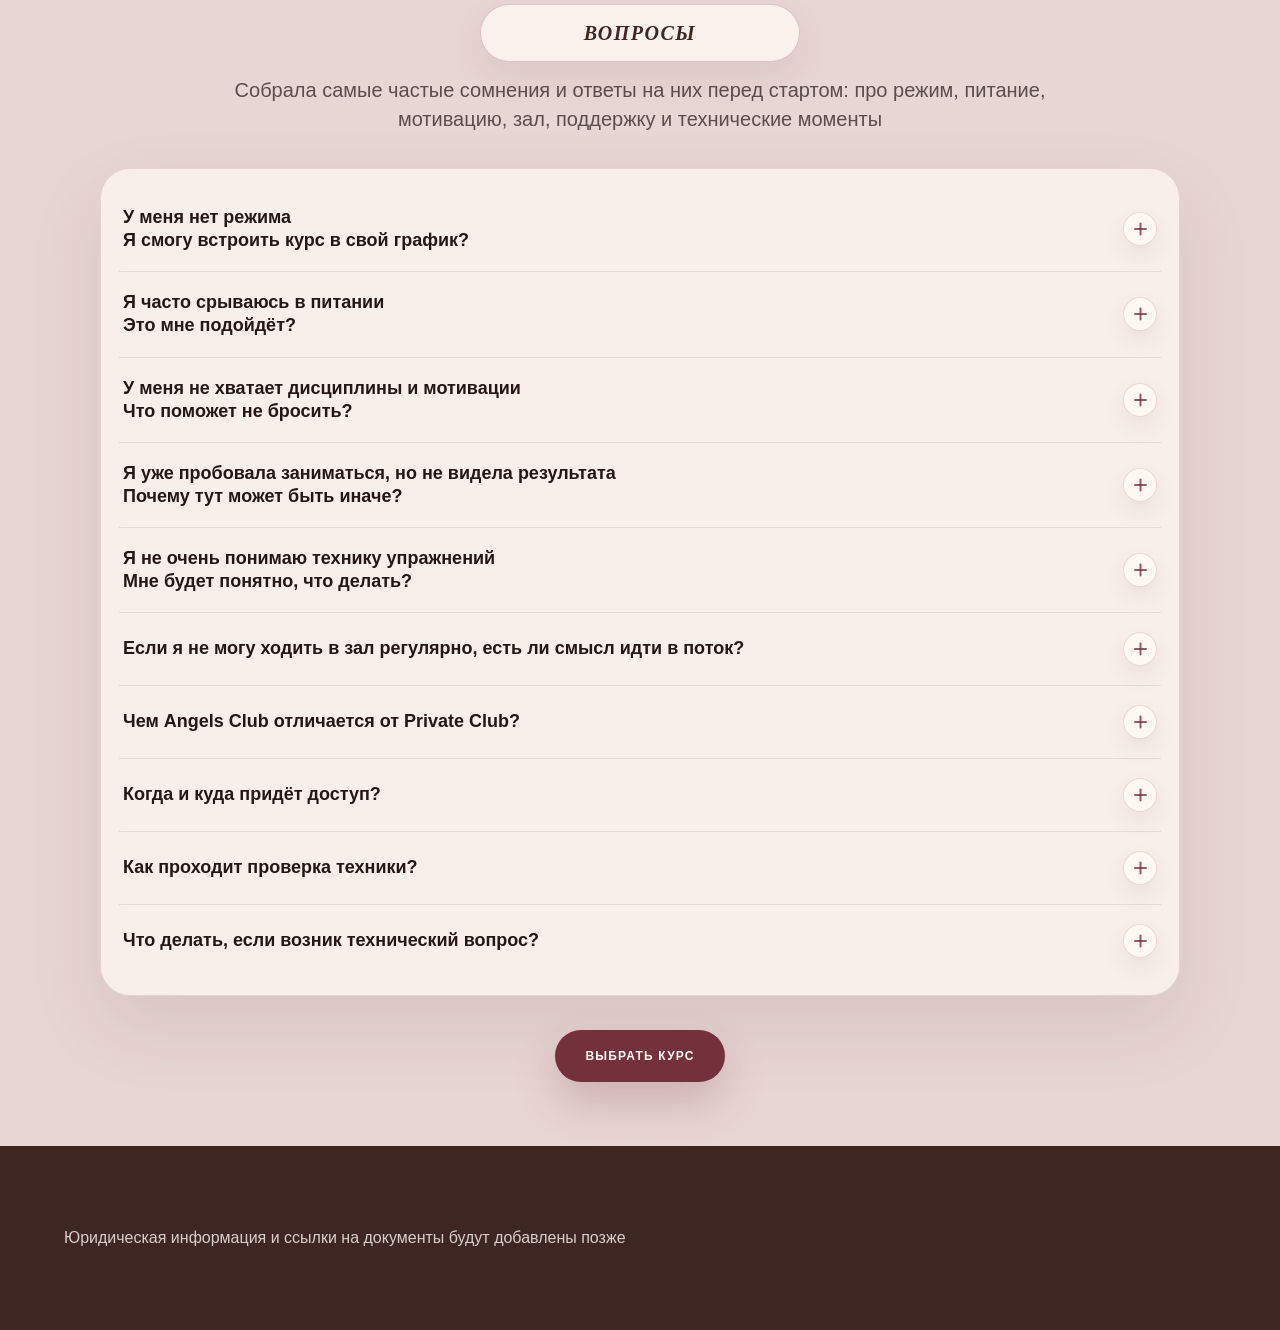
==== commit 394fee7f: "polish tariff discounts and layout" ====
--- a/index.html
+++ b/index.html
@@ -5,7 +5,7 @@
   <meta name="viewport" content="width=device-width, initial-scale=1.0">
   <meta name="description" content="Статический лендинг фитнес-курса с будущей оплатой через GetCourse.">
   <title>Фитнес-курс — лендинг</title>
-  <link rel="stylesheet" href="assets/css/style.css?v=tariff-flow-1">
+  <link rel="stylesheet" href="assets/css/style.css?v=final-tariffs-1">
 </head>
 <body>
   <header>
@@ -635,6 +635,6 @@
     <p>Юридическая информация и ссылки на документы будут добавлены позже</p>
   </footer>
 
-  <script src="assets/js/main.js?v=tariff-flow-1"></script>
+  <script src="assets/js/main.js?v=final-tariffs-1"></script>
 </body>
 </html>
--- a/assets/css/style.css
+++ b/assets/css/style.css
@@ -2576,6 +2576,11 @@
   .tariffs__grid {
     grid-auto-columns: 58vw;
   }
+
+  .tariffs__card--materials .tariffs__title {
+    font-size: clamp(30px, 4vw, 38px);
+    white-space: nowrap;
+  }
 }
 
 @media (min-width: 1024px) {
@@ -2639,6 +2644,17 @@
     text-align: center;
   }
 
+  .tariffs__card--alumni .tariffs__title,
+  .tariffs__card--materials .tariffs__title {
+    display: grid;
+    place-items: center;
+    min-height: 42px;
+  }
+
+  .tariffs__card--materials .tariffs__title {
+    font-size: clamp(30px, 1.8vw, 32px);
+  }
+
   .tariffs__description {
     font-size: 15px;
     text-align: center;
@@ -2754,6 +2770,13 @@
   .tariffs__card--main .tariffs__title {
     font-size: clamp(34px, 9.4vw, 42px);
     text-align: center;
+  }
+
+  .tariffs__card--alumni .tariffs__title,
+  .tariffs__card--materials .tariffs__title {
+    display: grid;
+    place-items: center;
+    min-height: 80px;
   }
 
   .tariffs__description {
@@ -2764,6 +2787,13 @@
     color: rgba(36, 23, 22, 0.62);
     font-size: 12.5px;
     line-height: 1.28;
+  }
+
+  .tariffs__card--alumni .tariffs__description,
+  .tariffs__card--materials .tariffs__description {
+    display: grid;
+    place-items: start center;
+    min-height: 32px;
   }
 
   .tariffs__card--premium .tariffs__description {
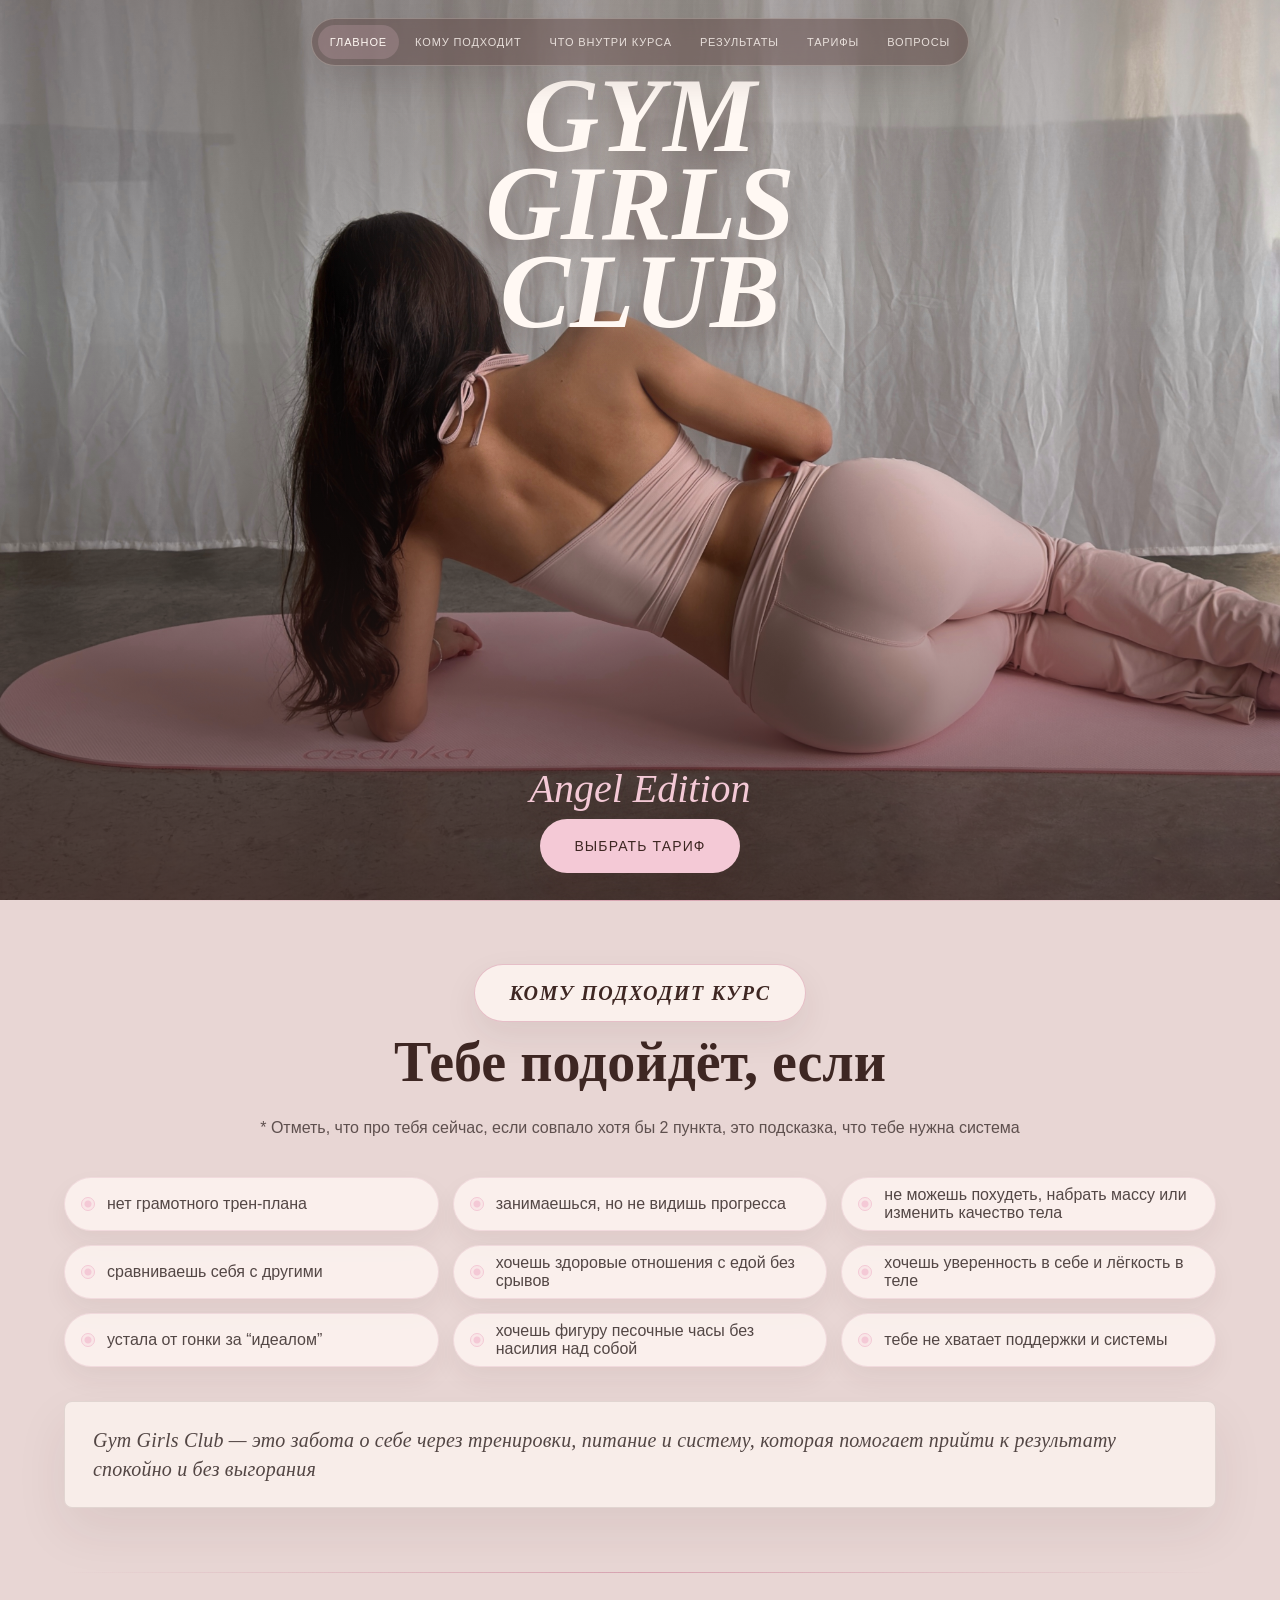
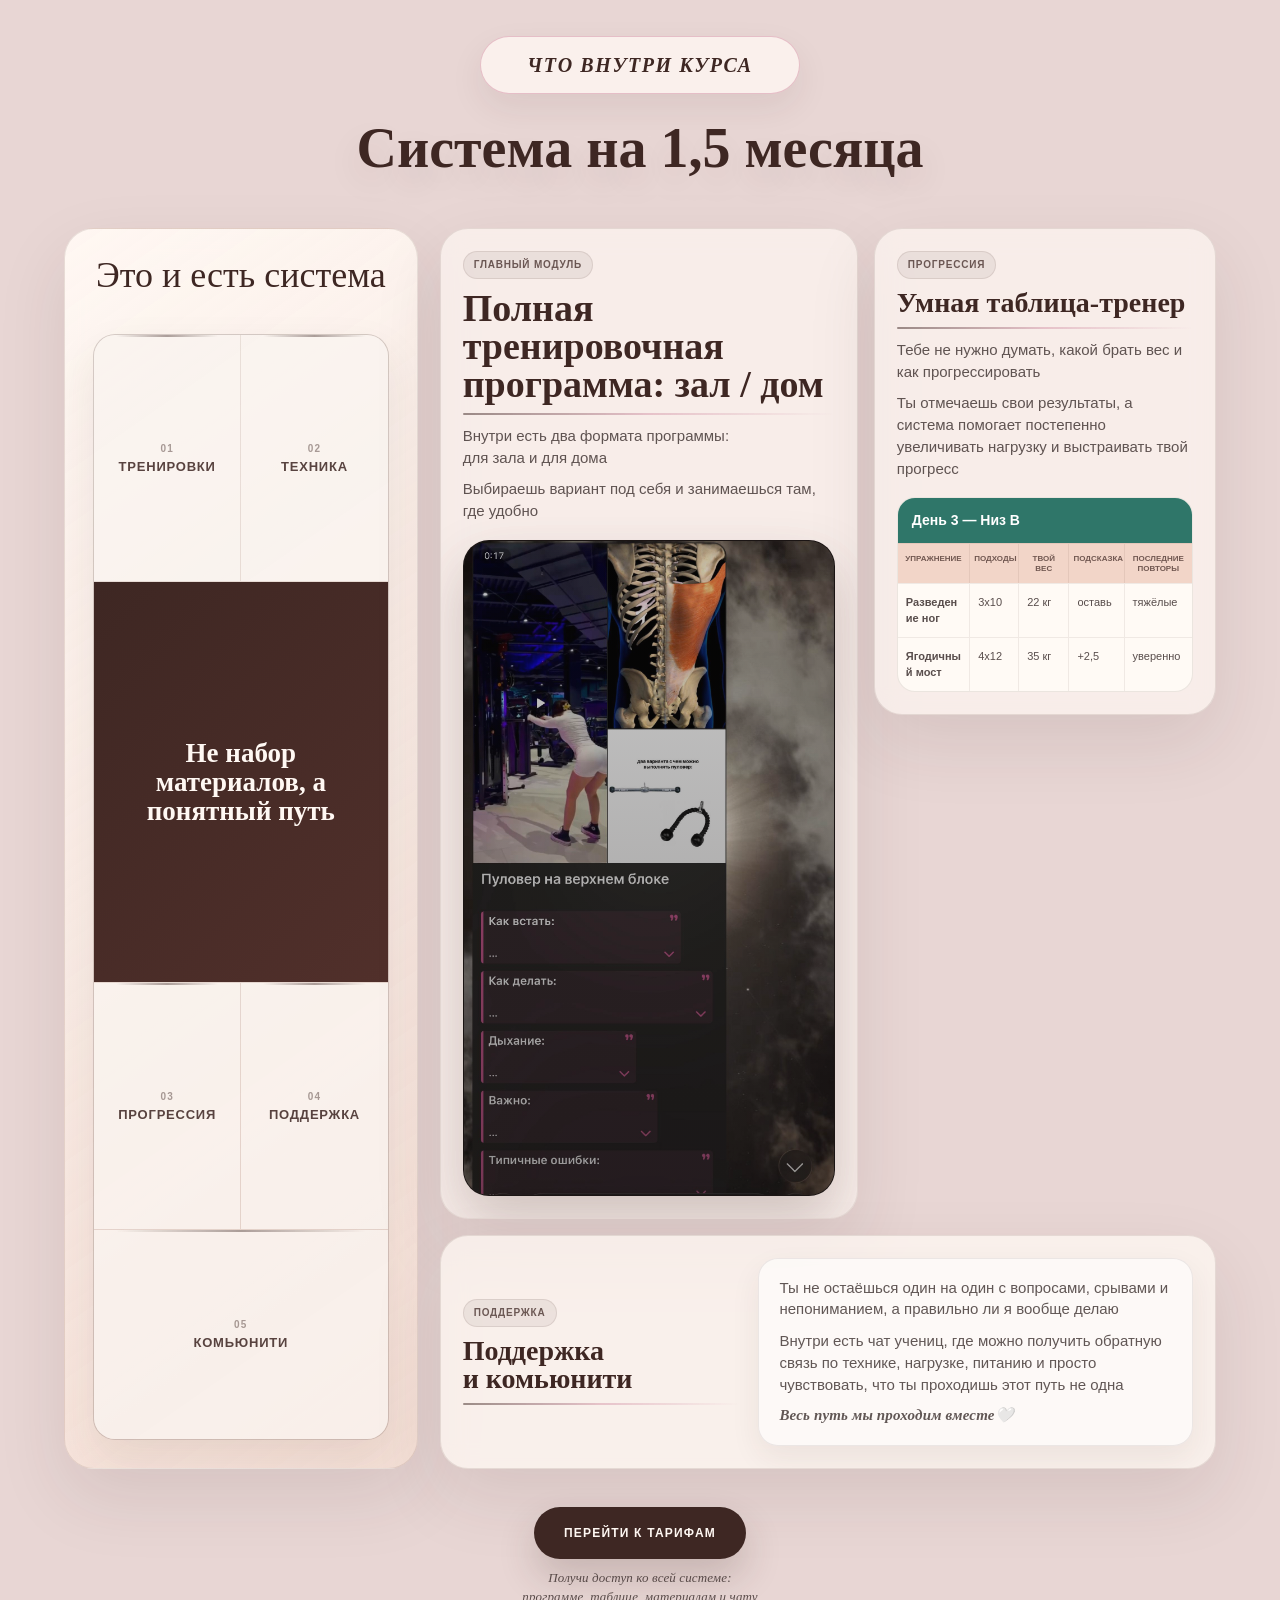
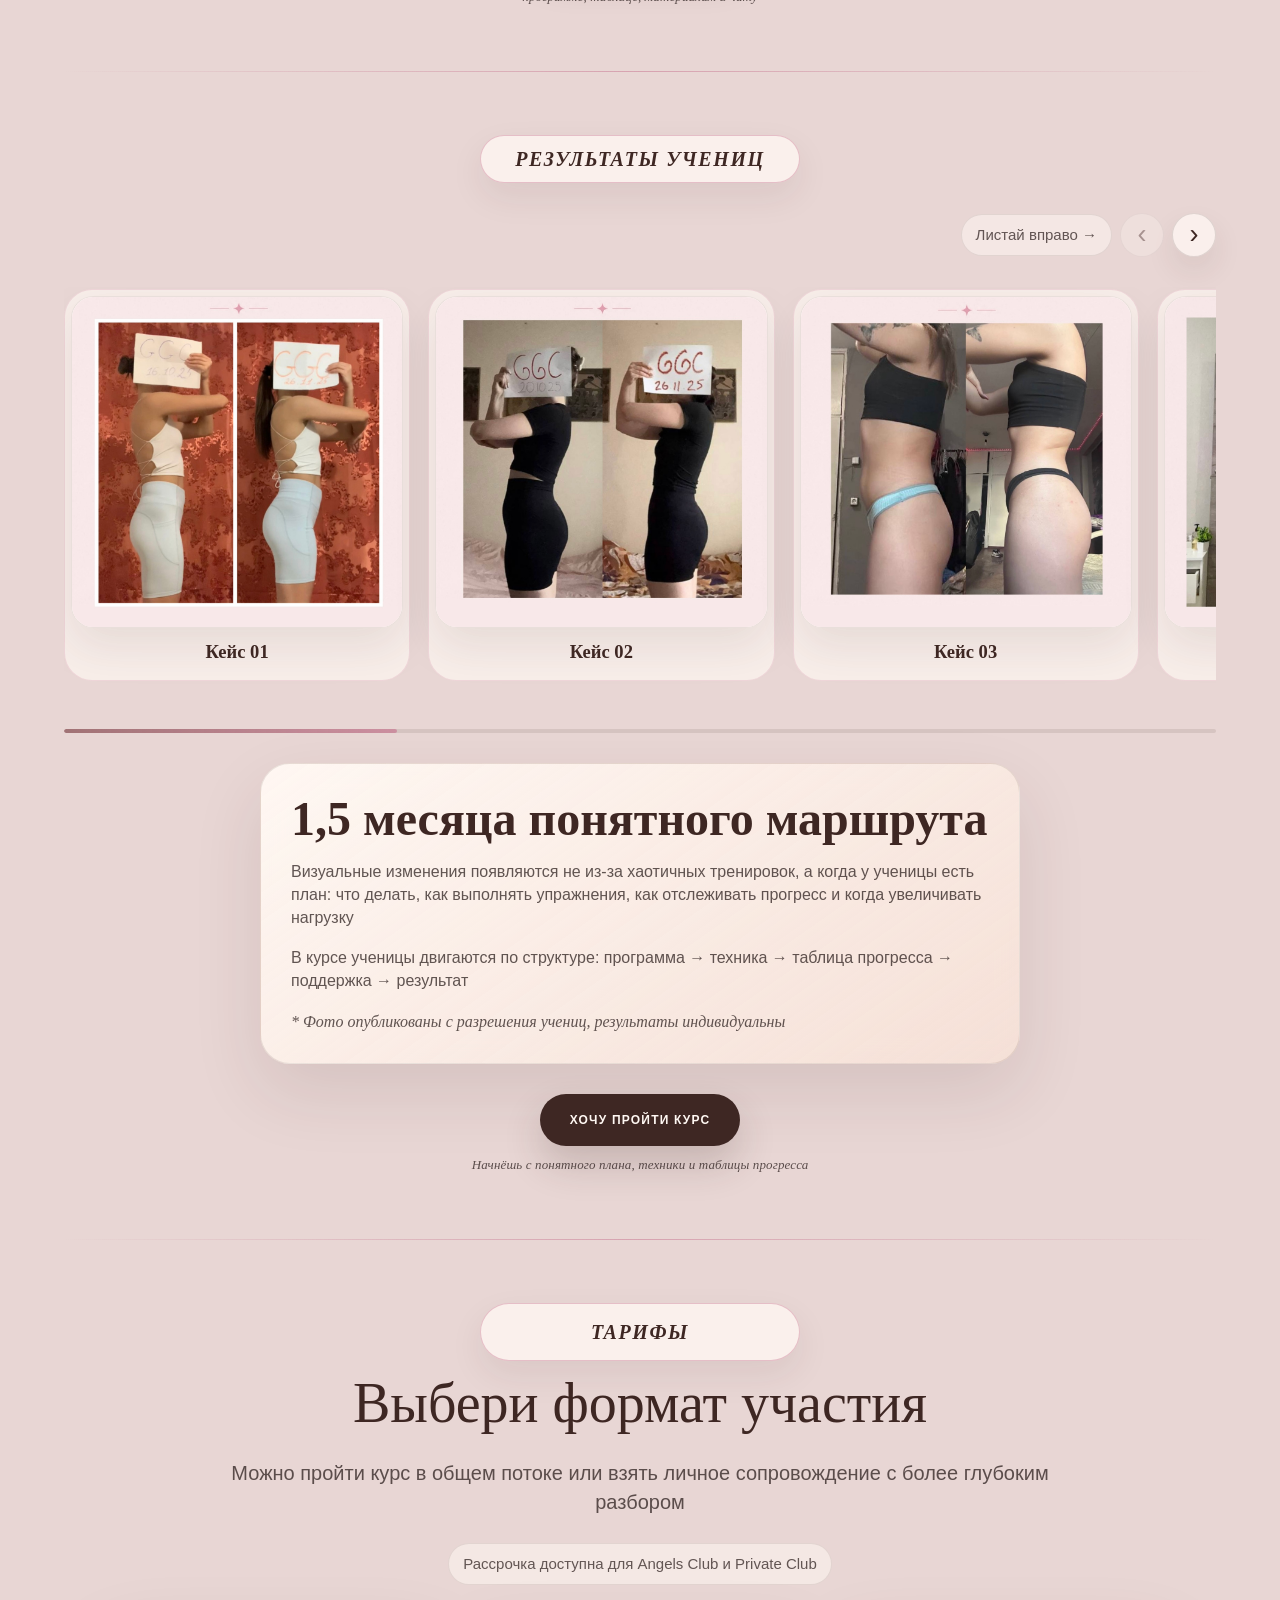
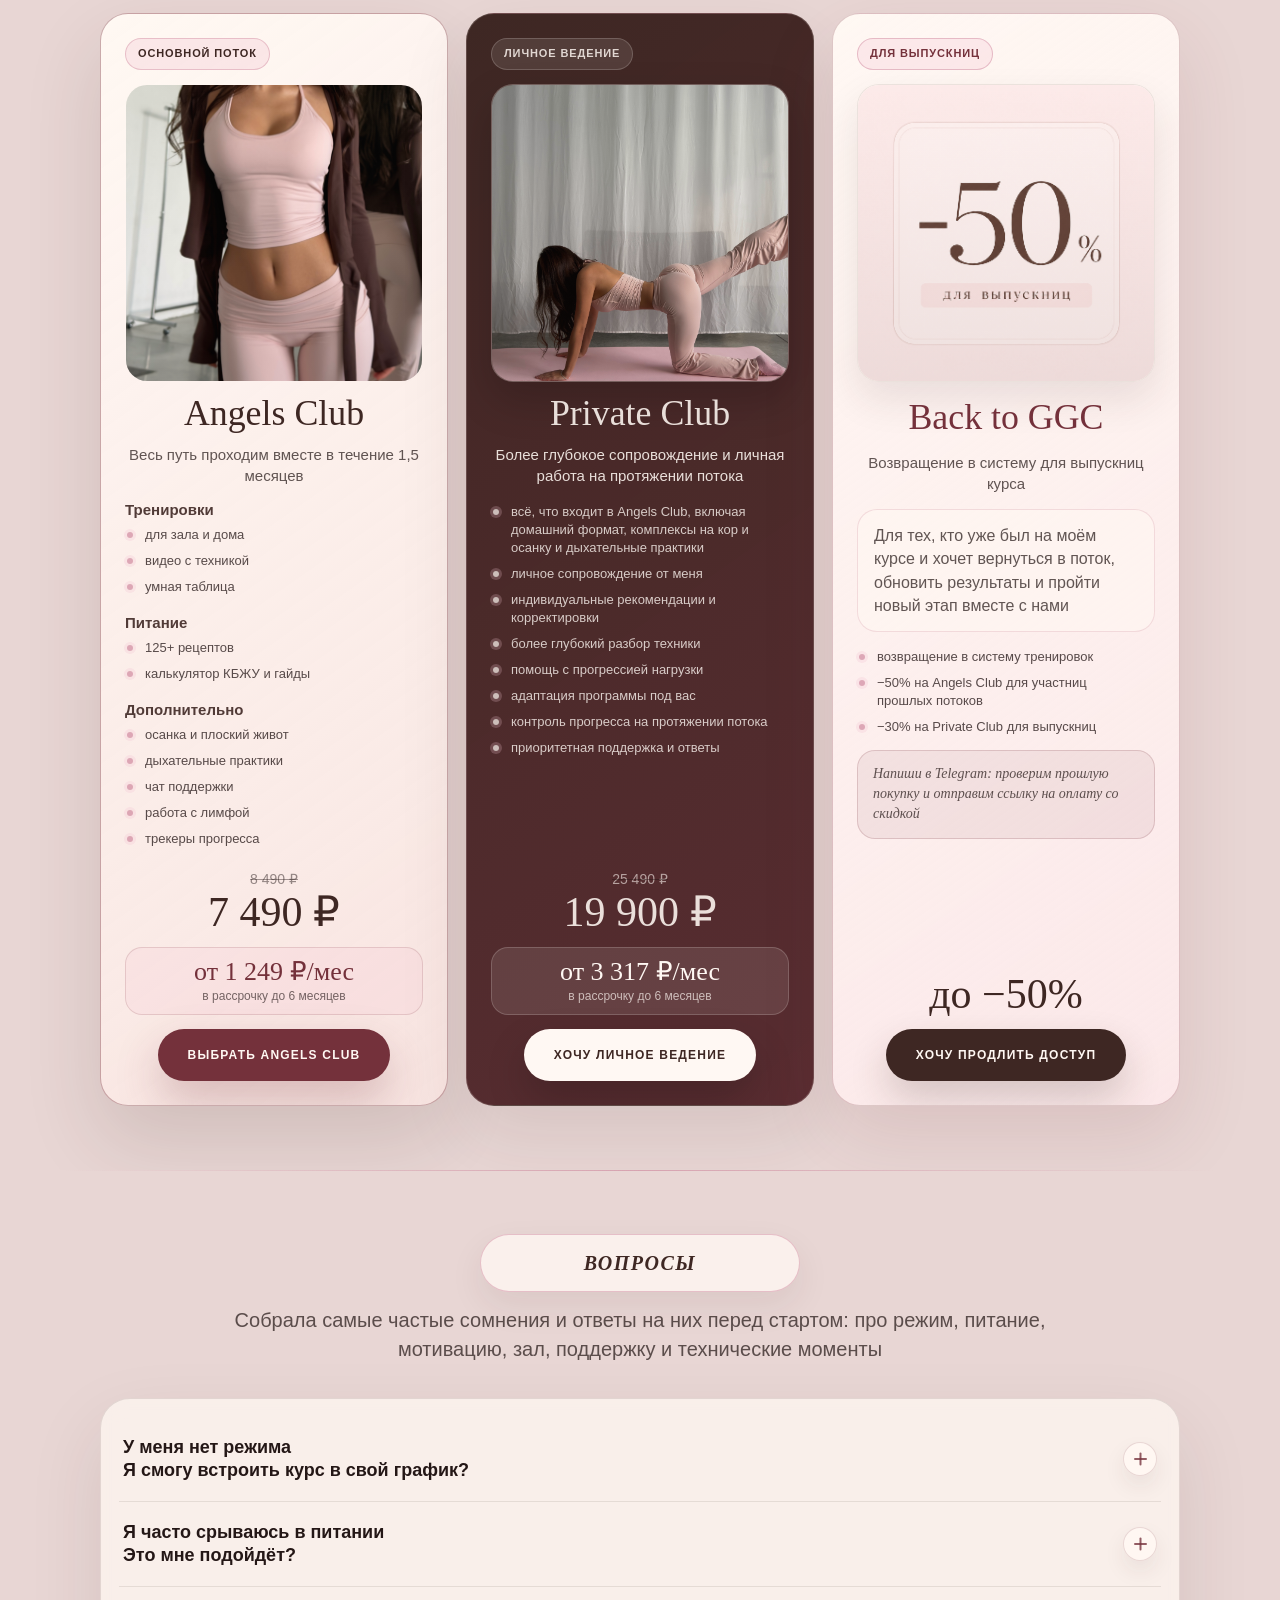
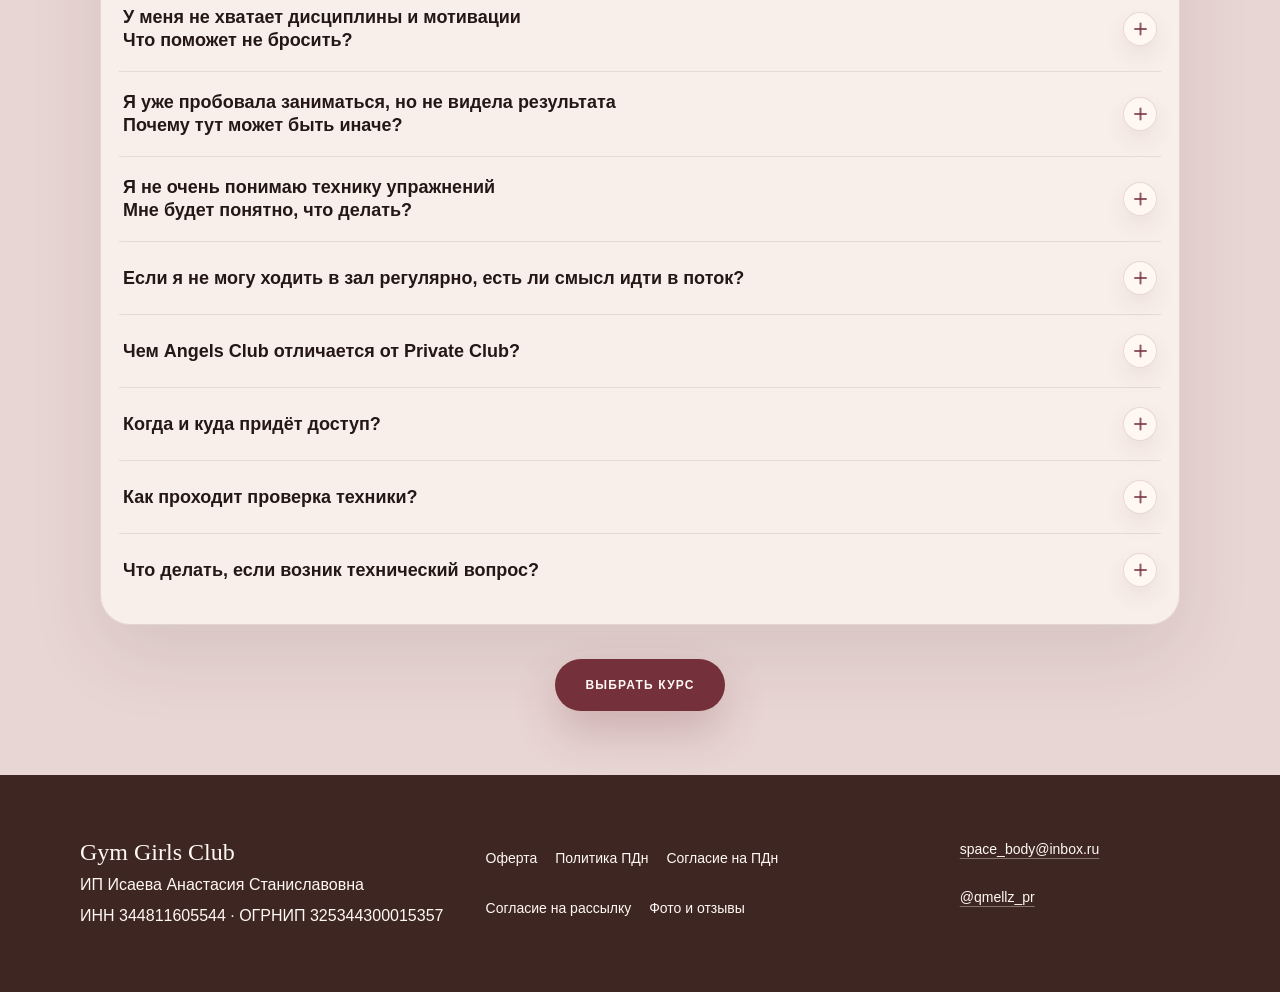
==== commit 527fc293: "Add legal docs and footer updates" ====
--- a/index.html
+++ b/index.html
@@ -152,7 +152,7 @@
               </div>
             </article>
 
-            <article class="program__panel program__panel--materials reveal-up">
+            <article class="program__panel program__panel--materials reveal-up" data-deferred-feature="materials-center" hidden>
               <div class="program__panel-copy">
                 <span class="program__label">Личный доступ</span>
                 <h3 class="program__accent-title">Центр материалов<br>с личным доступом</h3>
@@ -475,12 +475,12 @@
         <div class="tariffs__heading reveal-up">
           <p class="tariffs__eyebrow">ТАРИФЫ</p>
           <h2 id="tariffs-title">Выбери формат участия</h2>
-          <p class="tariffs__lead">Можно пройти курс в общем потоке, взять личное сопровождение или забрать материалы для самостоятельной работы</p>
+          <p class="tariffs__lead">Можно пройти курс в общем потоке или взять личное сопровождение с более глубоким разбором</p>
         </div>
 
         <div class="tariffs__meta reveal-up">
           <span class="tariffs__scroll-hint">Листай форматы →</span>
-          <span class="tariffs__desktop-count">Рассрочка доступна для всех тарифов, кроме Back to GGC</span>
+          <span class="tariffs__desktop-count">Рассрочка доступна для Angels Club и Private Club</span>
           <div class="tariffs__carousel-controls" aria-label="Управление лентой тарифов">
             <button class="tariffs__carousel-arrow" type="button" data-tariffs-scroll="prev" aria-label="Показать предыдущий тариф">‹</button>
             <button class="tariffs__carousel-arrow" type="button" data-tariffs-scroll="next" aria-label="Показать следующий тариф">›</button>
@@ -631,8 +631,27 @@
     </section>
   </main>
 
-  <footer>
-    <p>Юридическая информация и ссылки на документы будут добавлены позже</p>
+  <footer class="site-footer" id="legal">
+    <div class="site-footer__inner">
+      <div class="site-footer__brand">
+        <p class="site-footer__name">Gym Girls Club</p>
+        <p>ИП Исаева Анастасия Станиславовна</p>
+        <p>ИНН 344811605544 · ОГРНИП 325344300015357</p>
+      </div>
+
+      <nav class="site-footer__links" aria-label="Юридические документы">
+        <a href="assets/docs/offer.html">Оферта</a>
+        <a href="assets/docs/privacy.html">Политика ПДн</a>
+        <a href="assets/docs/personal-data-consent.html">Согласие на ПДн</a>
+        <a href="assets/docs/marketing-consent.html">Согласие на рассылку</a>
+        <a href="assets/docs/photo-consent.html">Фото и отзывы</a>
+      </nav>
+
+      <div class="site-footer__contacts">
+        <a href="mailto:space_body@inbox.ru">space_body@inbox.ru</a>
+        <a href="https://t.me/qmellz_pr" target="_blank" rel="noopener">@qmellz_pr</a>
+      </div>
+    </div>
   </footer>
 
   <script src="assets/js/main.js?v=final-tariffs-1"></script>
--- a/assets/css/style.css
+++ b/assets/css/style.css
@@ -29,6 +29,10 @@
   display: block;
   max-width: 100%;
   height: auto;
+}
+
+[hidden] {
+  display: none !important;
 }
 
 button,
@@ -2620,7 +2624,9 @@
   .tariffs__grid {
     grid-auto-flow: row;
     grid-auto-columns: unset;
-    grid-template-columns: repeat(4, minmax(0, 1fr));
+    grid-template-columns: repeat(3, minmax(0, 1fr));
+    width: min(100%, 1080px);
+    margin: 0 auto;
     overflow: visible;
     padding-bottom: 0;
     cursor: auto;
@@ -2888,7 +2894,7 @@
 
   .tariffs__card--alumni .tariffs__features {
     gap: 10px;
-    margin-top: 12px;
+    margin-top: 2px;
   }
 
   .tariffs__card--alumni .tariffs__text {
@@ -2978,6 +2984,149 @@
   color: rgba(255, 248, 243, 0.8);
 }
 
+.site-footer__inner {
+  display: grid;
+  grid-template-columns: minmax(330px, 1.1fr) minmax(360px, 1.3fr) minmax(180px, 0.7fr);
+  gap: 28px;
+  max-width: 1120px;
+  margin: 0 auto;
+}
+
+.site-footer p {
+  margin: 0;
+}
+
+.site-footer,
+.site-footer a,
+.site-footer a[x-apple-data-detectors] {
+  color: var(--cream) !important;
+}
+
+.site-footer__brand,
+.site-footer__contacts {
+  display: grid;
+  gap: 7px;
+}
+
+.site-footer__name {
+  color: var(--cream);
+  font-family: Georgia, "Times New Roman", serif;
+  font-size: 24px;
+  line-height: 1.1;
+}
+
+.site-footer__links {
+  position: static;
+  display: flex;
+  flex-wrap: wrap;
+  justify-content: flex-start;
+  gap: 10px 18px;
+  width: auto;
+  max-width: none;
+  margin: 0;
+  padding: 0;
+  overflow: visible;
+  border: 0;
+  border-radius: 0;
+  background: transparent;
+  box-shadow: none;
+  backdrop-filter: none;
+  -webkit-backdrop-filter: none;
+  pointer-events: auto;
+}
+
+.site-footer__links a,
+.site-footer__contacts a {
+  color: var(--cream);
+  font-size: 14px;
+  text-decoration-color: rgba(255, 248, 243, 0.36);
+  text-underline-offset: 4px;
+}
+
+.site-footer__links a {
+  min-height: auto;
+  padding: 0;
+  border: 0;
+  background: transparent;
+  letter-spacing: 0;
+  text-transform: none;
+}
+
+.legal-page {
+  background: #f7efe9;
+}
+
+.legal {
+  width: min(920px, calc(100% - 36px));
+  margin: 0 auto;
+  padding: clamp(34px, 6vw, 72px) 0;
+}
+
+.legal__back {
+  display: inline-flex;
+  margin-bottom: 28px;
+  color: var(--dusty-rose);
+  font-weight: 700;
+  text-decoration: none;
+}
+
+.legal h1 {
+  max-width: 760px;
+  margin: 0 0 10px;
+  color: var(--espresso);
+  font-family: Georgia, "Times New Roman", serif;
+  font-size: clamp(34px, 6vw, 58px);
+  line-height: 1;
+}
+
+.legal__meta {
+  margin: 0 0 34px;
+  color: rgba(36, 23, 22, 0.58);
+}
+
+.legal section {
+  padding: 26px 0;
+  border-top: 1px solid rgba(62, 39, 35, 0.16);
+}
+
+.legal h2 {
+  margin: 0 0 12px;
+  color: var(--espresso);
+  font-family: Georgia, "Times New Roman", serif;
+  font-size: clamp(23px, 3vw, 31px);
+  line-height: 1.12;
+}
+
+.legal p,
+.legal li {
+  color: rgba(36, 23, 22, 0.82);
+}
+
+.legal p {
+  margin: 0 0 12px;
+}
+
+.legal ul {
+  display: grid;
+  gap: 8px;
+  margin: 0 0 12px;
+  padding-left: 22px;
+}
+
+.legal a {
+  color: #8f4059;
+}
+
+@media (max-width: 860px) {
+  .site-footer__inner {
+    grid-template-columns: 1fr;
+  }
+
+  .site-footer__contacts {
+    justify-items: start;
+  }
+}
+
 @media (max-width: 760px) {
   html {
     scroll-padding-top: 68px;
